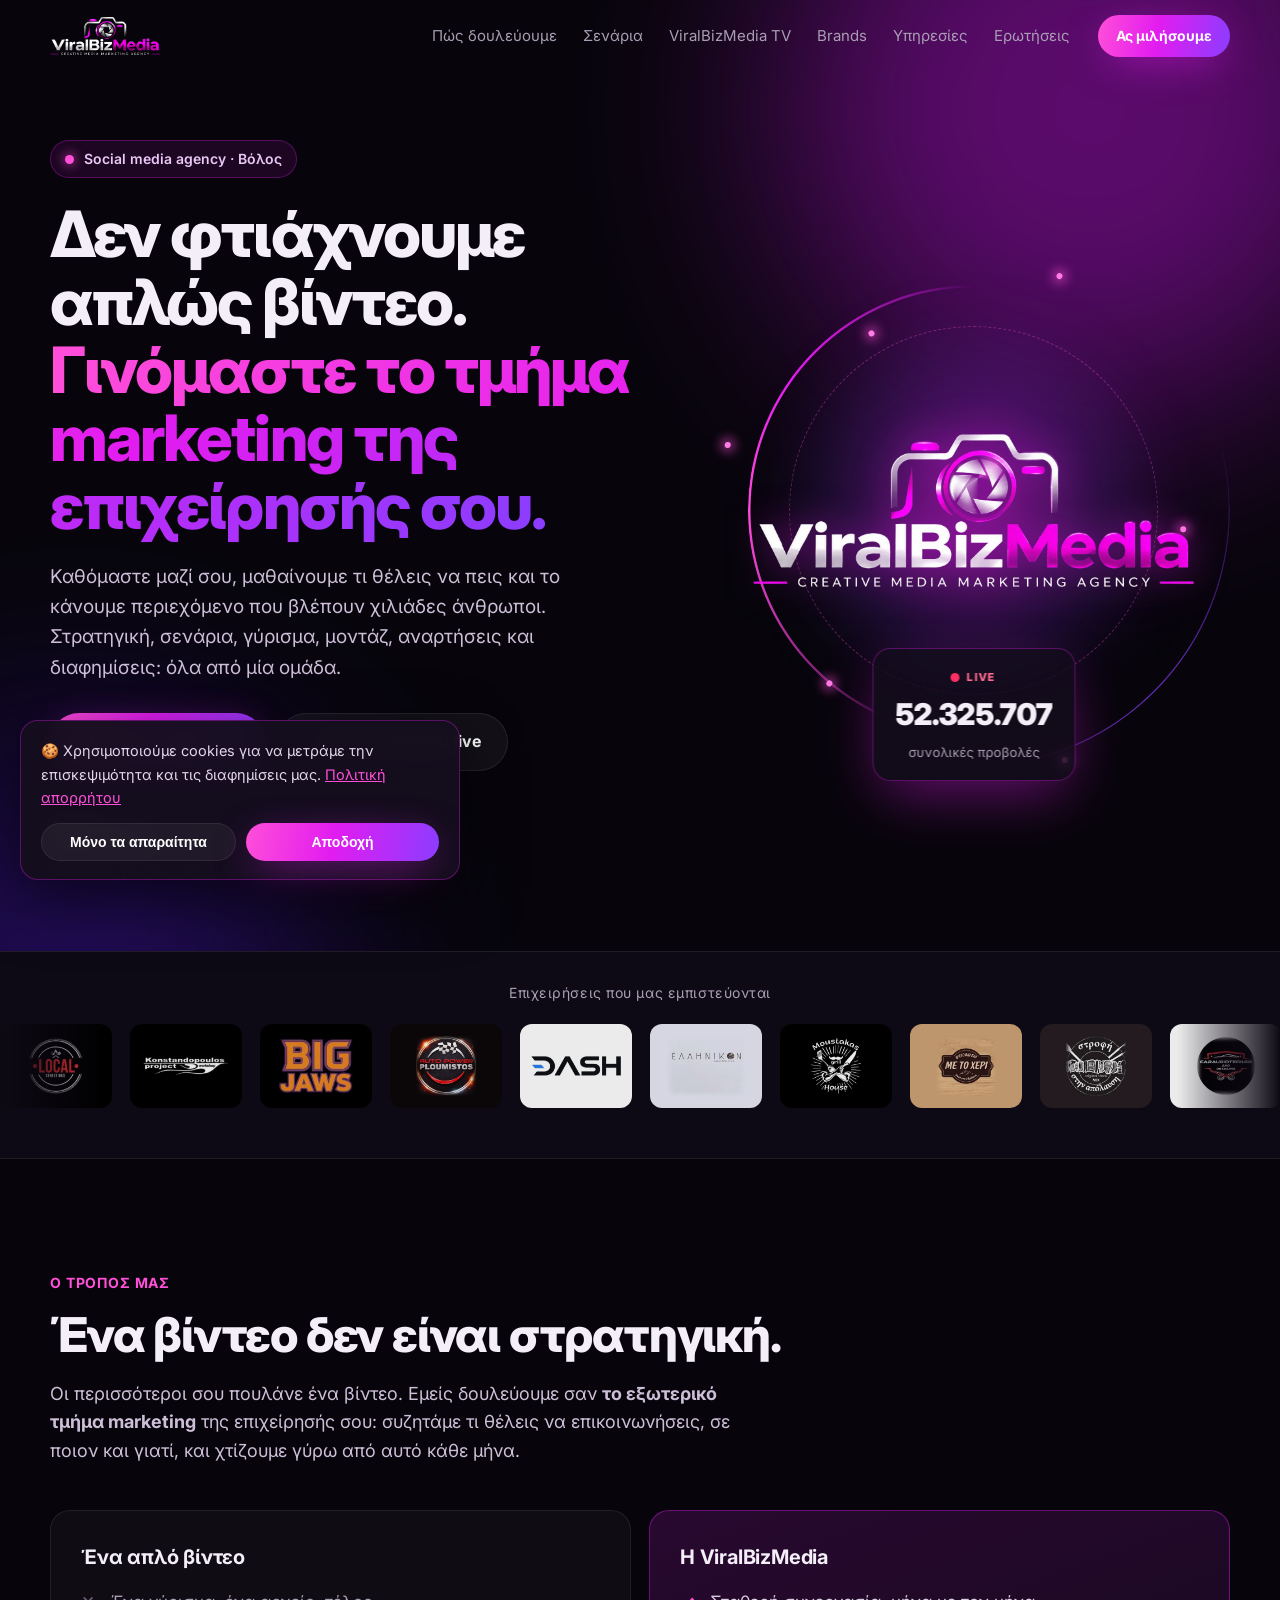
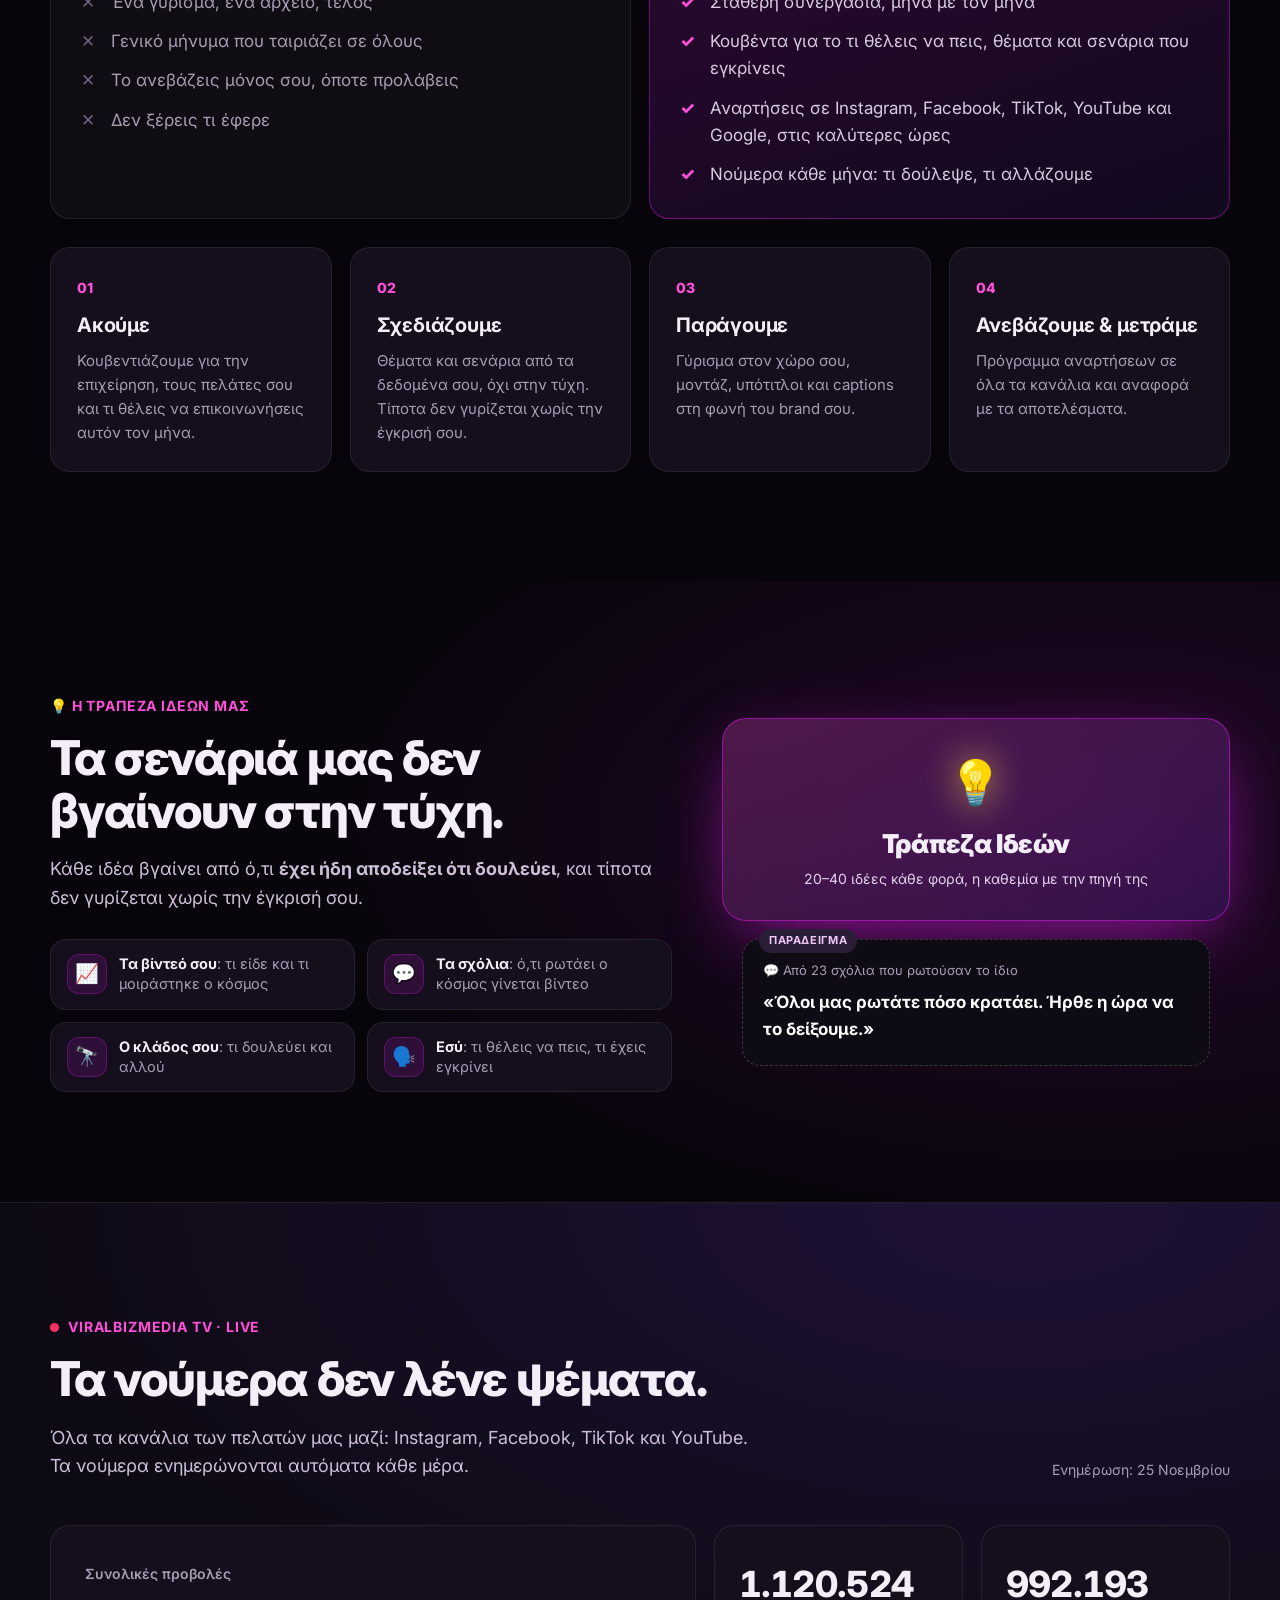
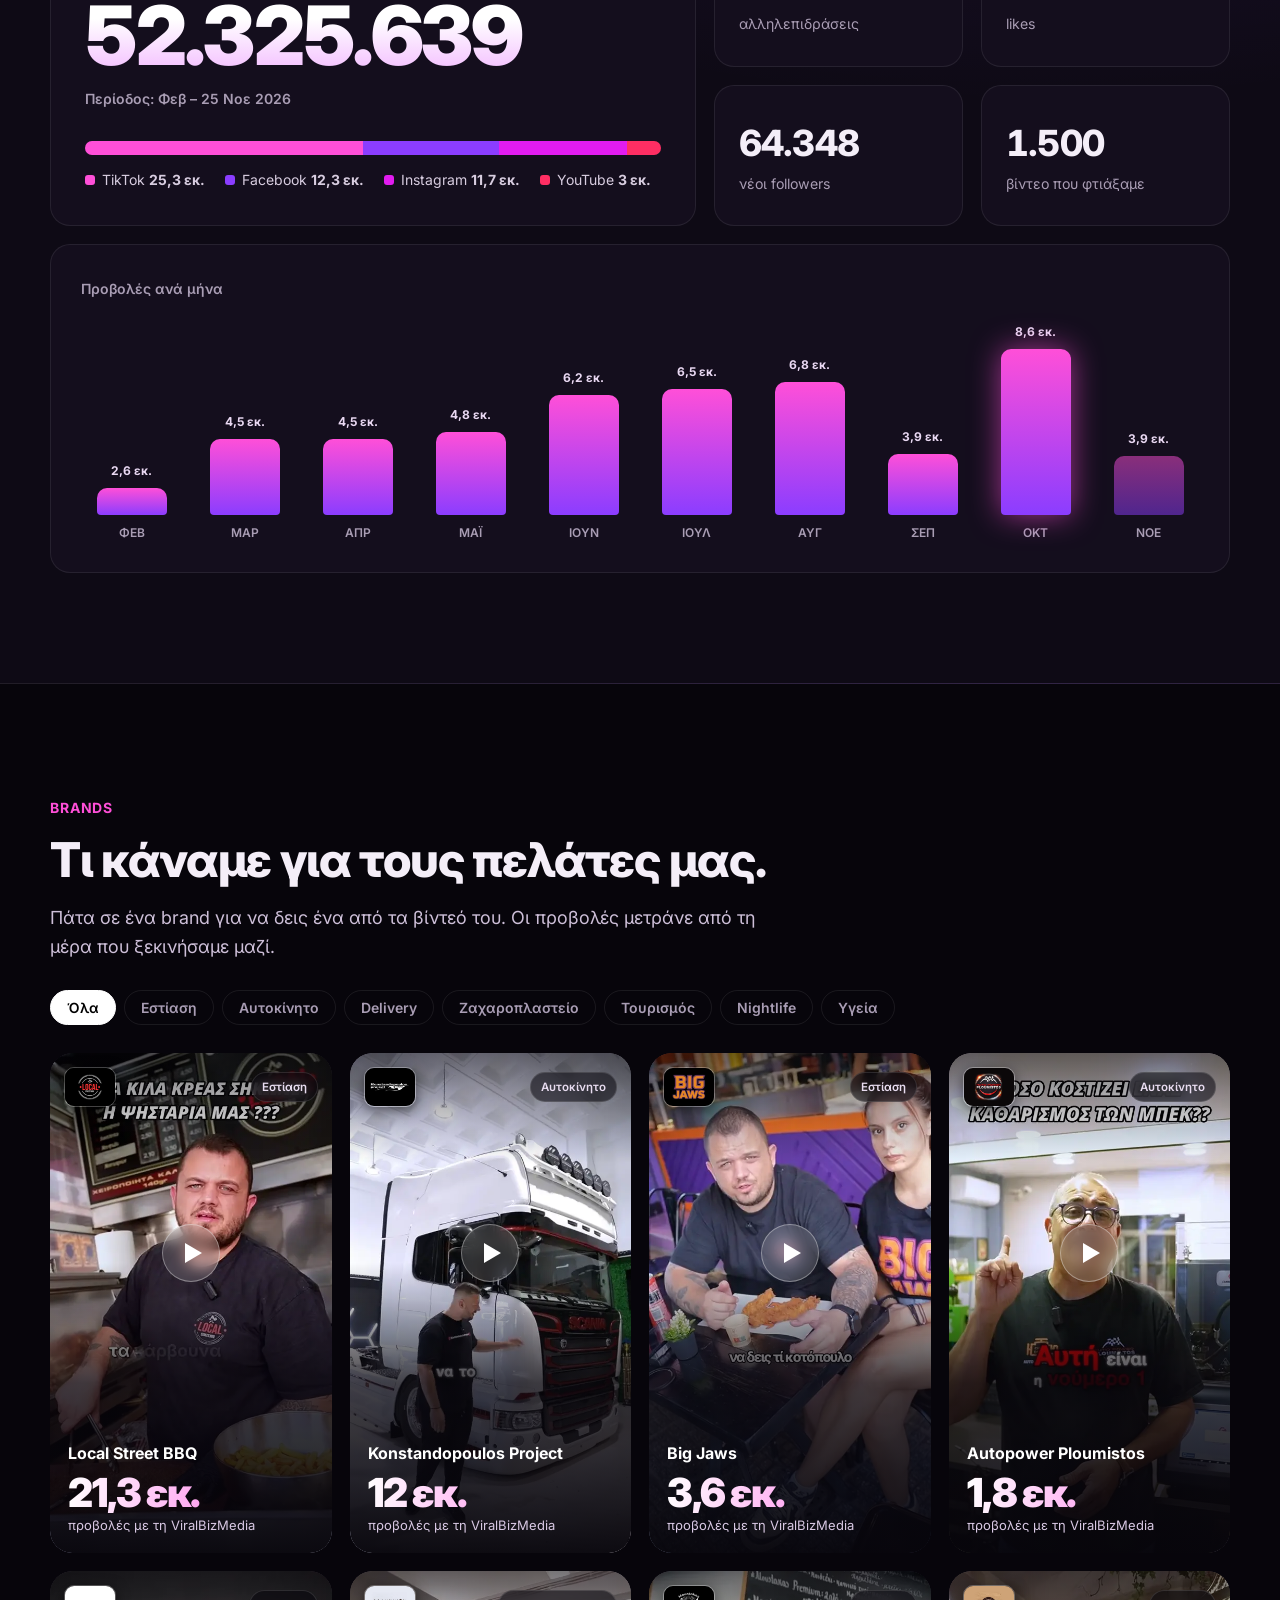
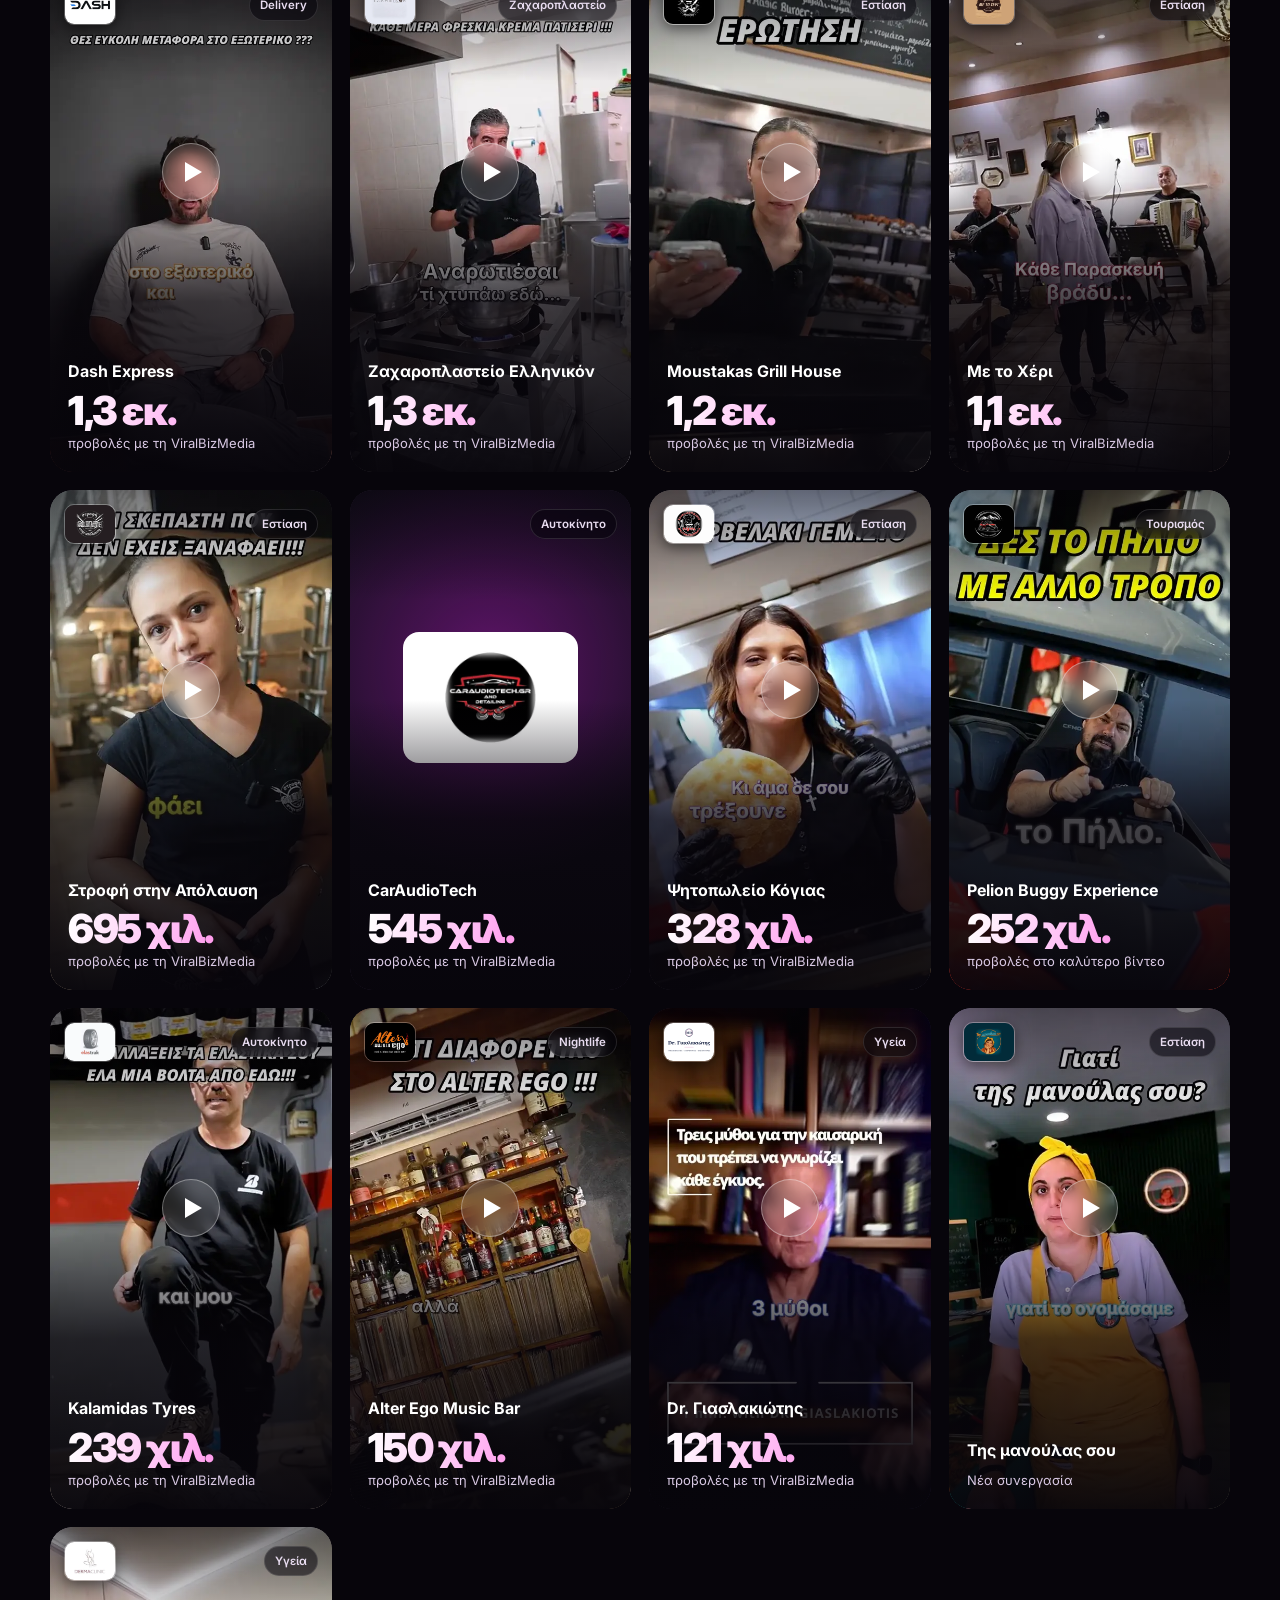
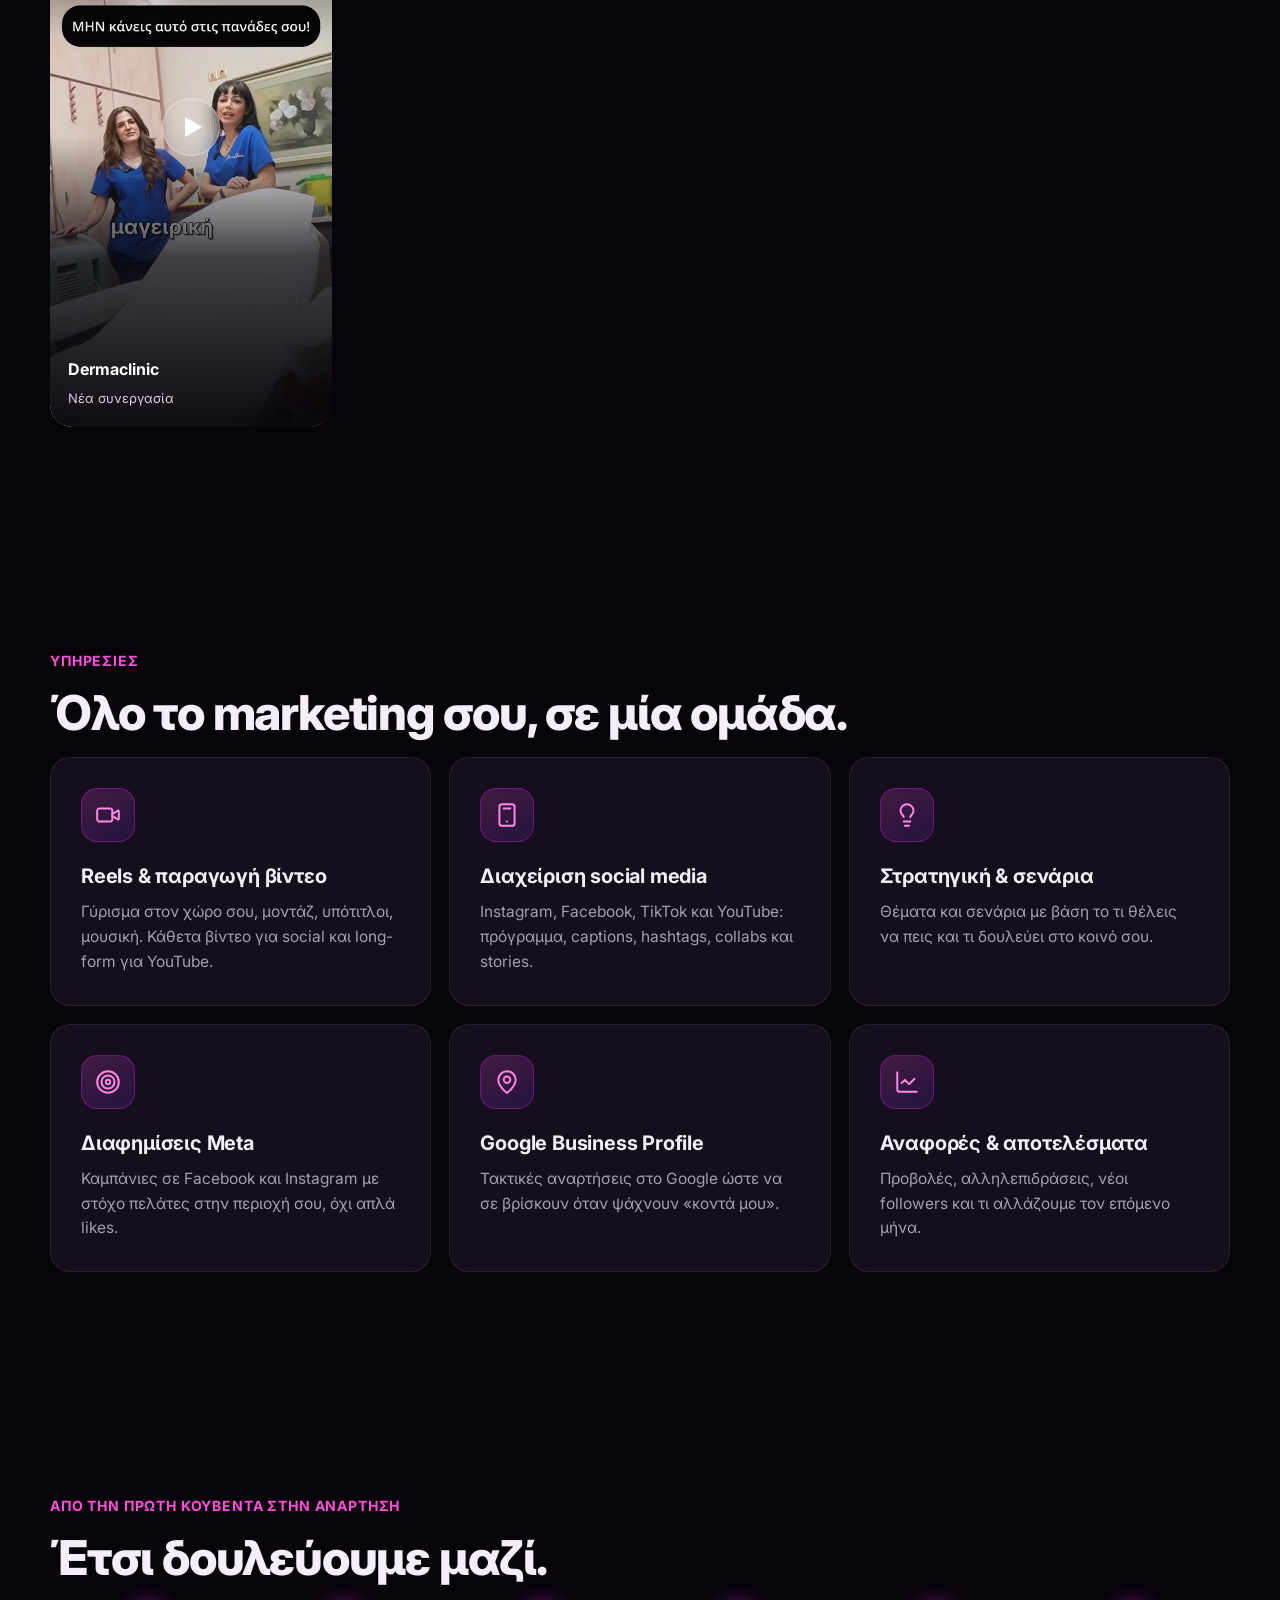
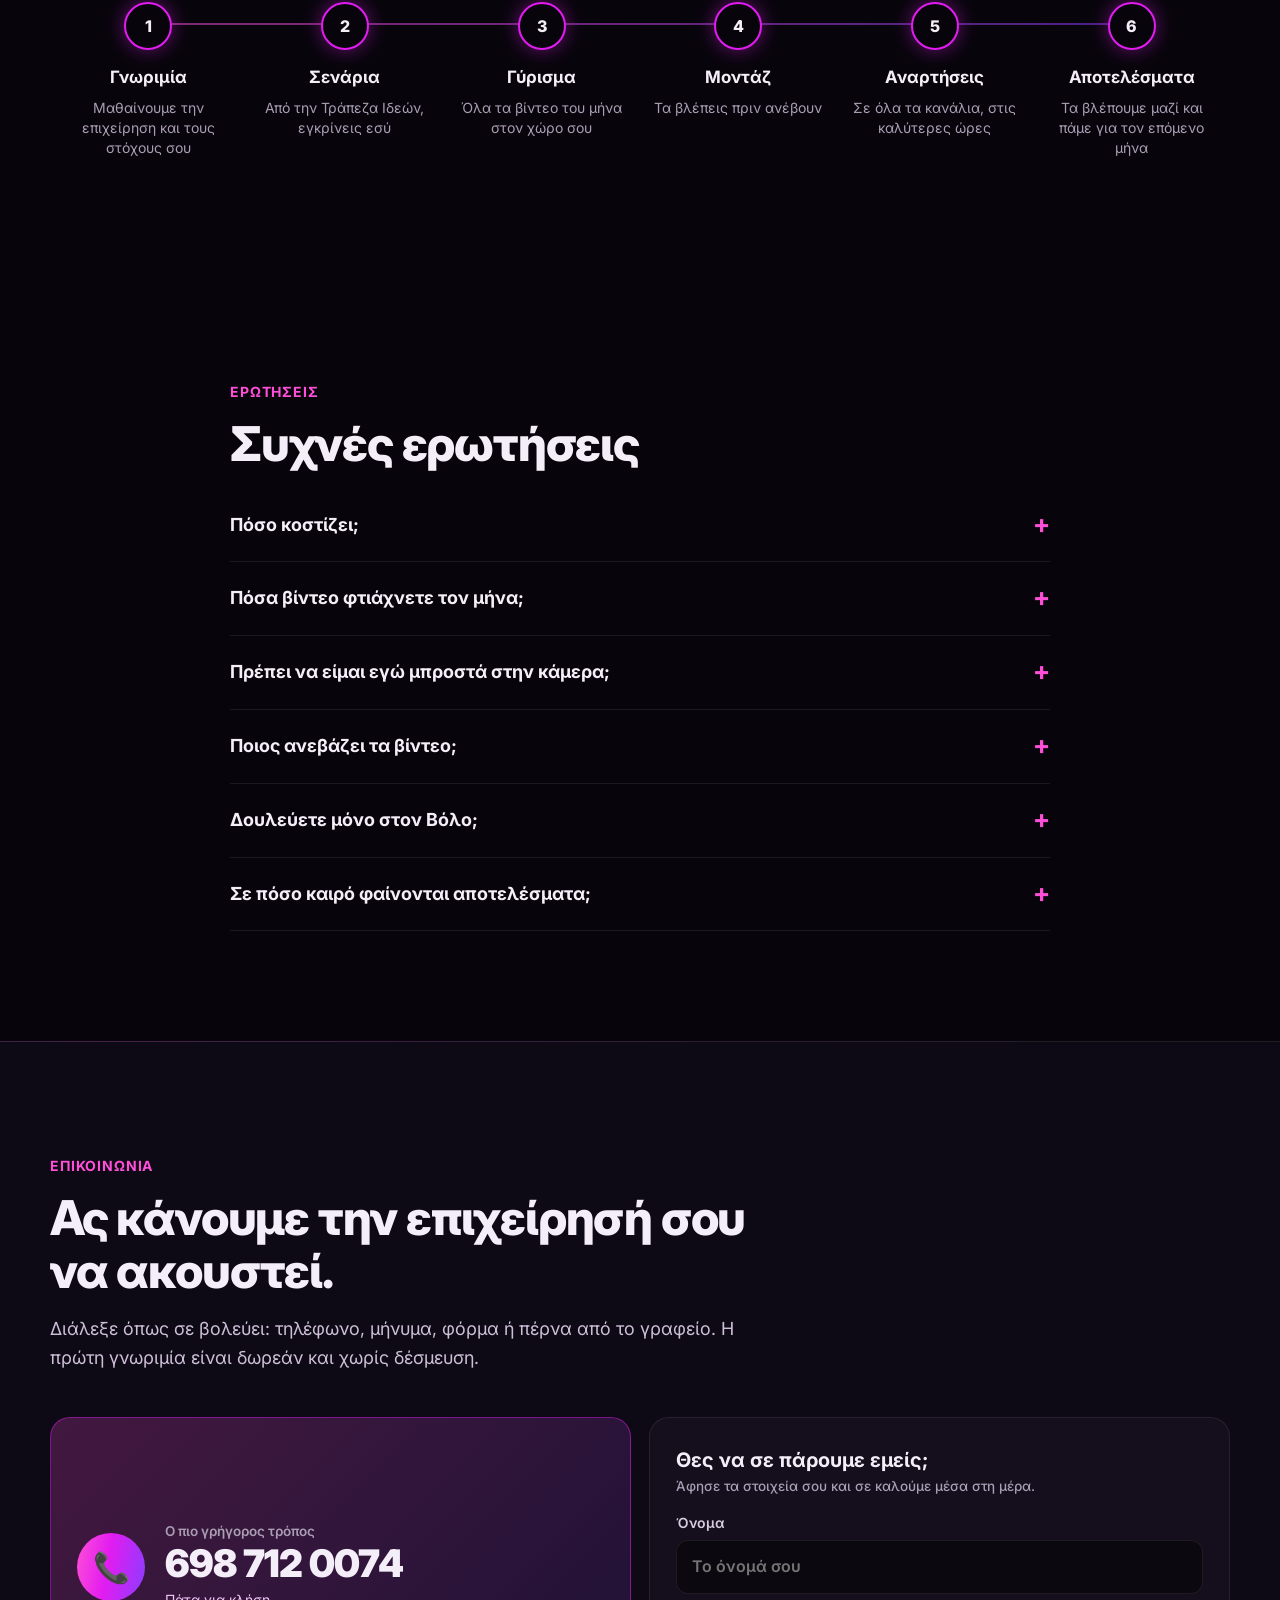
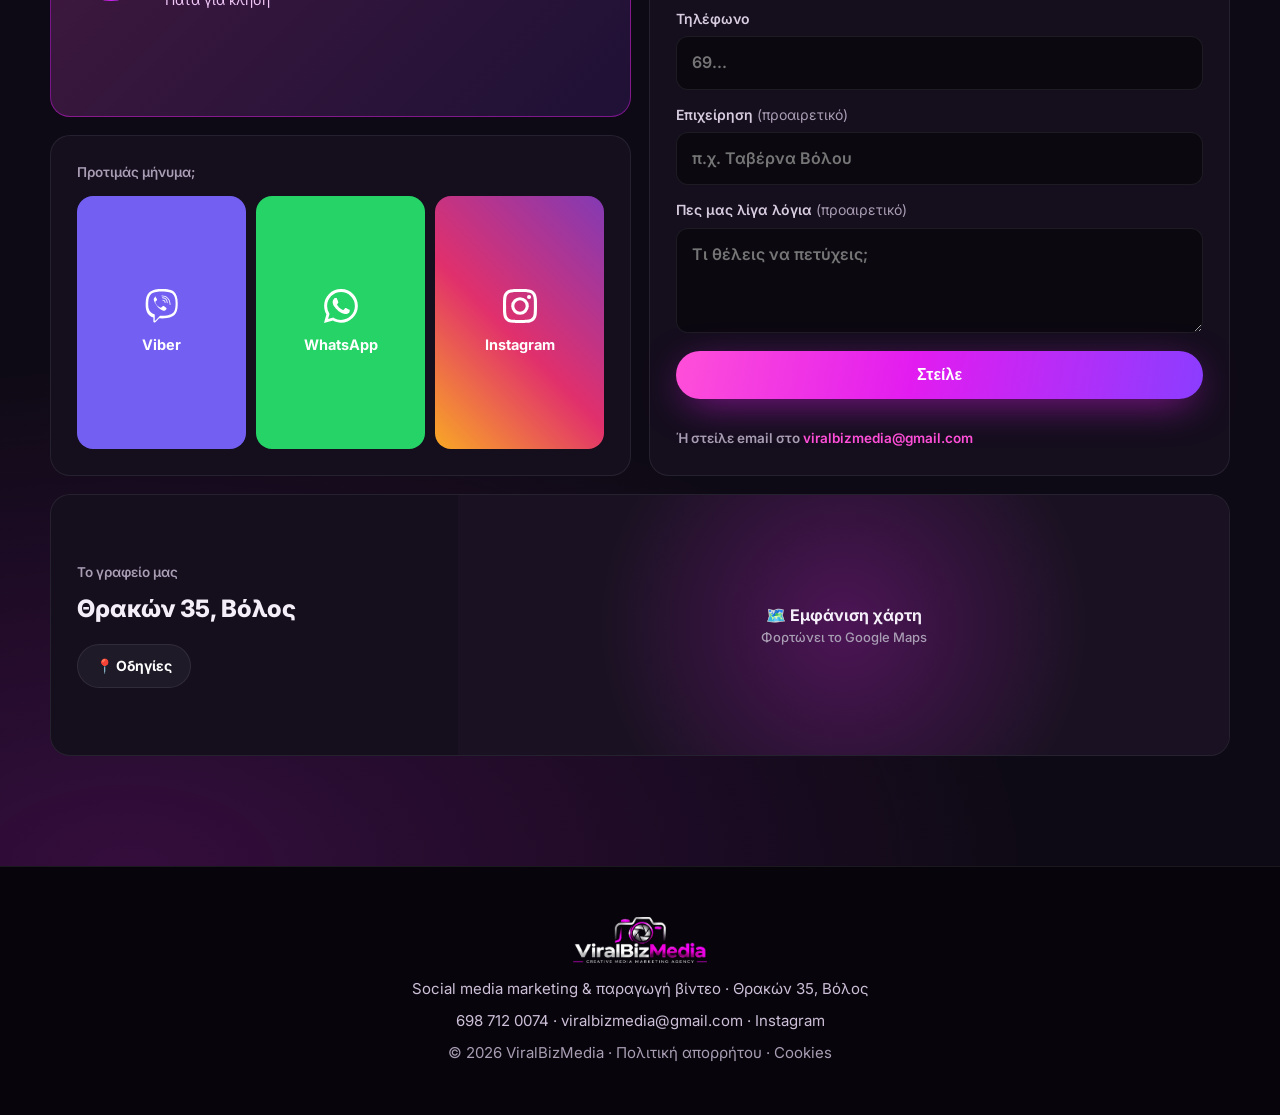
==== index.html @ 8f84d05d "Νέο site ViralBizMedia Co-Authored-By: Claude Opus 5.5 <noreply@anthropic.com>" ====
<!DOCTYPE html>
<html lang="el">
<head>
<meta charset="utf-8">
<meta name="viewport" content="width=device-width, initial-scale=1">
<title>ViralBizMedia | Social Media Marketing &amp; Βίντεο στον Βόλο</title>
<meta name="description" content="Η ViralBizMedia είναι το εξωτερικό τμήμα marketing της επιχείρησής σου στον Βόλο: στρατηγική, σενάρια, γύρισμα, μοντάζ, αναρτήσεις και διαφημίσεις. 50+ εκατομμύρια προβολές για τους πελάτες μας.">
<link rel="canonical" href="https://www.viralbizmedia.com/">
<meta name="theme-color" content="#07050b">
<meta property="og:type" content="website">
<meta property="og:locale" content="el_GR">
<meta property="og:title" content="ViralBizMedia | Το εξωτερικό τμήμα marketing της επιχείρησής σου">
<meta property="og:description" content="Social media, reels και διαφημίσεις για επιχειρήσεις στον Βόλο. Δες live τα νούμερα των πελατών μας.">
<meta property="og:url" content="https://www.viralbizmedia.com/">
<meta property="og:image" content="https://www.viralbizmedia.com/media/og.jpg">
<link rel="icon" href="media/favicon.png">
<link rel="preconnect" href="https://fonts.googleapis.com">
<link rel="preconnect" href="https://fonts.gstatic.com" crossorigin>
<link href="https://fonts.googleapis.com/css2?family=Inter:wght@400;500;600;700;800;900&display=swap" rel="stylesheet">
<script src="js/consent.js?v=1"></script>
<link rel="stylesheet" href="css/site.css?v=10">
<script type="application/ld+json">
{
  "@context": "https://schema.org",
  "@type": "MarketingAgency",
  "name": "ViralBizMedia",
  "description": "Social media marketing, παραγωγή βίντεο και διαφημίσεις για επιχειρήσεις στον Βόλο.",
  "url": "https://www.viralbizmedia.com/",
  "logo": "https://www.viralbizmedia.com/media/logo.webp",
  "telephone": "+30 698 712 0074",
  "email": "viralbizmedia@gmail.com",
  "areaServed": ["Βόλος", "Μαγνησία", "Ελλάδα"],
  "address": {"@type": "PostalAddress", "streetAddress": "Θρακών 35", "addressLocality": "Βόλος", "addressCountry": "GR"},
  "sameAs": ["https://www.instagram.com/viralbizmedia/"]
}
</script>
</head>
<body>
<a class="skip" href="#main">Μετάβαση στο περιεχόμενο</a>

<header class="nav" id="top">
  <div class="wrap nav-in">
    <a href="#top" class="brand" aria-label="ViralBizMedia αρχική"><img src="media/logo-alpha.webp" alt="ViralBizMedia" width="145" height="50"></a>
    <nav class="links" aria-label="Κύριο μενού">
      <a href="#approach">Πώς δουλεύουμε</a>
      <a href="#ideas">Σενάρια</a>
      <a href="#tv">ViralBizMedia TV</a>
      <a href="#brands">Brands</a>
      <a href="#services">Υπηρεσίες</a>
      <a href="#faq">Ερωτήσεις</a>
    </nav>
    <a href="#contact" class="btn btn-sm">Ας μιλήσουμε</a>
    <button class="burger" aria-label="Άνοιγμα μενού" aria-expanded="false"><span></span><span></span></button>
  </div>
</header>

<main id="main">

<!-- HERO -->
<section class="hero">
  <div class="glow g1"></div><div class="glow g2"></div>
  <div class="wrap hero-in">
    <div class="hero-copy">
      <p class="eyebrow"><span class="dot"></span> Social media agency · Βόλος</p>
      <h1>Δεν φτιάχνουμε απλώς βίντεο.<br><span class="grad">Γινόμαστε το τμήμα marketing της επιχείρησής σου.</span></h1>
      <p class="lead">Καθόμαστε μαζί σου, μαθαίνουμε τι θέλεις να πεις και το κάνουμε περιεχόμενο που βλέπουν χιλιάδες άνθρωποι. Στρατηγική, σενάρια, γύρισμα, μοντάζ, αναρτήσεις και διαφημίσεις: όλα από μία ομάδα.</p>
      <div class="cta-row">
        <a href="#contact" class="btn">Κλείσε μια γνωριμία</a>
        <a href="#tv" class="btn btn-ghost"><span class="live-dot"></span> Δες τα νούμερα live</a>
      </div>
      <div class="hero-stat">
        <div><b data-stat="views" data-fmt="short">50,9 εκ.</b><span>προβολές για τους πελάτες μας</span></div>
        <div><b data-stat="videos" data-suffix="+">1.500+</b><span>βίντεο</span></div>
      </div>
    </div>
    <div class="hero-art" aria-hidden="true">
      <div class="halo"></div>
      <div class="ring ring1"></div>
      <div class="ring ring2"></div>
      <div class="ring ring3"></div>
      <div class="sparks"><i></i><i></i><i></i><i></i><i></i><i></i></div>
      <div class="logo-stage">
        <img src="media/logo-alpha.webp" alt="" width="1358" height="469">
        <span class="shine"></span>
        <span class="lens"></span>
      </div>
      <div class="float-card">
        <span class="live"><span class="live-dot"></span>LIVE</span>
        <b data-stat="views">50.937.372</b>
        <small>συνολικές προβολές</small>
      </div>
    </div>
  </div>
</section>

<!-- LOGOS -->
<section class="logos" aria-label="Επιχειρήσεις που μας εμπιστεύονται">
  <p class="logos-title">Επιχειρήσεις που μας εμπιστεύονται</p>
  <div class="marquee"><div class="track" id="logoTrack"></div></div>
</section>

<!-- APPROACH -->
<section class="sec" id="approach">
  <div class="wrap">
    <p class="kicker">Ο τρόπος μας</p>
    <h2>Ένα βίντεο δεν είναι στρατηγική.</h2>
    <p class="sec-lead">Οι περισσότεροι σου πουλάνε ένα βίντεο. Εμείς δουλεύουμε σαν <b>το εξωτερικό τμήμα marketing</b> της επιχείρησής σου: συζητάμε τι θέλεις να επικοινωνήσεις, σε ποιον και γιατί, και χτίζουμε γύρω από αυτό κάθε μήνα.</p>

    <div class="compare">
      <div class="cmp cmp-no">
        <h3>Ένα απλό βίντεο</h3>
        <ul>
          <li>Ένα γύρισμα, ένα αρχείο, τέλος</li>
          <li>Γενικό μήνυμα που ταιριάζει σε όλους</li>
          <li>Το ανεβάζεις μόνος σου, όποτε προλάβεις</li>
          <li>Δεν ξέρεις τι έφερε</li>
        </ul>
      </div>
      <div class="cmp cmp-yes">
        <h3>Η ViralBizMedia</h3>
        <ul>
          <li>Σταθερή συνεργασία, μήνα με τον μήνα</li>
          <li>Κουβέντα για το τι θέλεις να πεις, θέματα και σενάρια που εγκρίνεις</li>
          <li>Αναρτήσεις σε Instagram, Facebook, TikTok, YouTube και Google, στις καλύτερες ώρες</li>
          <li>Νούμερα κάθε μήνα: τι δούλεψε, τι αλλάζουμε</li>
        </ul>
      </div>
    </div>

    <div class="pillars">
      <div class="pillar"><span class="num">01</span><h3>Ακούμε</h3><p>Κουβεντιάζουμε για την επιχείρηση, τους πελάτες σου και τι θέλεις να επικοινωνήσεις αυτόν τον μήνα.</p></div>
      <div class="pillar"><span class="num">02</span><h3>Σχεδιάζουμε</h3><p>Θέματα και σενάρια από τα δεδομένα σου, όχι στην τύχη. Τίποτα δεν γυρίζεται χωρίς την έγκρισή σου.</p></div>
      <div class="pillar"><span class="num">03</span><h3>Παράγουμε</h3><p>Γύρισμα στον χώρο σου, μοντάζ, υπότιτλοι και captions στη φωνή του brand σου.</p></div>
      <div class="pillar"><span class="num">04</span><h3>Ανεβάζουμε &amp; μετράμε</h3><p>Πρόγραμμα αναρτήσεων σε όλα τα κανάλια και αναφορά με τα αποτελέσματα.</p></div>
    </div>
  </div>
</section>

<!-- IDEAS -->
<section class="sec ideas" id="ideas">
  <div class="wrap ideas-in">
    <div>
      <p class="kicker">💡 Η Τράπεζα Ιδεών μας</p>
      <h2>Τα σενάριά μας δεν βγαίνουν στην τύχη.</h2>
      <p class="sec-lead">Κάθε ιδέα βγαίνει από ό,τι <b>έχει ήδη αποδείξει ότι δουλεύει</b>, και τίποτα δεν γυρίζεται χωρίς την έγκρισή σου.</p>
      <ul class="srcs">
        <li><span>📈</span><div><b>Τα βίντεό σου</b>: τι είδε και τι μοιράστηκε ο κόσμος</div></li>
        <li><span>💬</span><div><b>Τα σχόλια</b>: ό,τι ρωτάει ο κόσμος γίνεται βίντεο</div></li>
        <li><span>🔭</span><div><b>Ο κλάδος σου</b>: τι δουλεύει και αλλού</div></li>
        <li><span>🗣️</span><div><b>Εσύ</b>: τι θέλεις να πεις, τι έχεις εγκρίνει</div></li>
      </ul>
    </div>
    <div class="bank">
      <div class="bank-core">
        <span class="bank-ico">💡</span>
        <b>Τράπεζα Ιδεών</b>
        <small>20–40 ιδέες κάθε φορά, η καθεμία με την πηγή της</small>
      </div>
      <div class="idea-eg" aria-label="Παράδειγμα ιδέας">
        <span class="eg-tag">Παράδειγμα</span>
        <p class="eg-src">💬 Από 23 σχόλια που ρωτούσαν το ίδιο</p>
        <p class="eg-hook">«Όλοι μας ρωτάτε πόσο κρατάει. Ήρθε η ώρα να το δείξουμε.»</p>
      </div>
    </div>
  </div>
</section>

<!-- TV -->
<section class="sec tv" id="tv">
  <div class="wrap">
    <div class="tv-head">
      <div>
        <p class="kicker"><span class="live-dot"></span> ViralBizMedia TV · Live</p>
        <h2>Τα νούμερα δεν λένε ψέματα.</h2>
        <p class="sec-lead">Όλα τα κανάλια των πελατών μας μαζί: Instagram, Facebook, TikTok και YouTube. Τα νούμερα ενημερώνονται αυτόματα κάθε μέρα.</p>
      </div>
      <p class="updated" id="updated">Ενημέρωση: …</p>
    </div>

    <div class="tv-grid">
      <div class="tv-main card">
        <small>Συνολικές προβολές</small>
        <b class="mega" data-stat="views">50.937.372</b>
        <small class="muted" id="period">Φεβ – Νοε 2026</small>
        <div class="platbar" id="platBar"></div>
        <div class="platlegend" id="platLegend"></div>
      </div>
      <div class="tv-tiles">
        <div class="card tile"><b data-stat="interactions">1.099.409</b><small>αλληλεπιδράσεις</small></div>
        <div class="card tile"><b data-stat="likes">640.259</b><small>likes</small></div>
        <div class="card tile"><b data-stat="new_followers">59.870</b><small>νέοι followers</small></div>
        <div class="card tile"><b data-stat="videos" data-suffix="+">1.500+</b><small>βίντεο που φτιάξαμε</small></div>
      </div>
      <div class="tv-chart card">
        <small>Προβολές ανά μήνα</small>
        <div class="chart" id="chart"></div>
      </div>
    </div>
  </div>
</section>

<!-- BRANDS -->
<section class="sec" id="brands">
  <div class="wrap">
    <p class="kicker">Brands</p>
    <h2>Τι κάναμε για τους πελάτες μας.</h2>
    <p class="sec-lead">Πάτα σε ένα brand για να δεις ένα από τα βίντεό του. Οι προβολές μετράνε από τη μέρα που ξεκινήσαμε μαζί.</p>
    <div class="chips" id="chips" role="tablist"></div>
    <div class="brands" id="brandGrid"></div>
  </div>
</section>

<!-- SERVICES -->
<section class="sec" id="services">
  <div class="wrap">
    <p class="kicker">Υπηρεσίες</p>
    <h2>Όλο το marketing σου, σε μία ομάδα.</h2>
    <div class="services">
      <div class="svc card"><div class="ico"><svg viewBox="0 0 24 24" aria-hidden="true"><path d="m16 13 5.2 3.1a.5.5 0 0 0 .8-.4V8.3a.5.5 0 0 0-.8-.4L16 11"/><rect x="2" y="6" width="14" height="12" rx="2"/></svg></div><h3>Reels &amp; παραγωγή βίντεο</h3><p>Γύρισμα στον χώρο σου, μοντάζ, υπότιτλοι, μουσική. Κάθετα βίντεο για social και long-form για YouTube.</p></div>
      <div class="svc card"><div class="ico"><svg viewBox="0 0 24 24" aria-hidden="true"><rect x="5" y="2" width="14" height="20" rx="2.5"/><path d="M12 18h.01"/><path d="M9 6h6"/></svg></div><h3>Διαχείριση social media</h3><p>Instagram, Facebook, TikTok και YouTube: πρόγραμμα, captions, hashtags, collabs και stories.</p></div>
      <div class="svc card"><div class="ico"><svg viewBox="0 0 24 24" aria-hidden="true"><path d="M15 14c.2-1 .7-1.7 1.5-2.5 1-.9 1.5-2.2 1.5-3.5A6 6 0 0 0 6 8c0 1 .2 2.2 1.5 3.5.7.7 1.3 1.5 1.5 2.5"/><path d="M9 18h6"/><path d="M10 22h4"/></svg></div><h3>Στρατηγική &amp; σενάρια</h3><p>Θέματα και σενάρια με βάση το τι θέλεις να πεις και τι δουλεύει στο κοινό σου.</p></div>
      <div class="svc card"><div class="ico"><svg viewBox="0 0 24 24" aria-hidden="true"><circle cx="12" cy="12" r="10"/><circle cx="12" cy="12" r="6"/><circle cx="12" cy="12" r="2"/></svg></div><h3>Διαφημίσεις Meta</h3><p>Καμπάνιες σε Facebook και Instagram με στόχο πελάτες στην περιοχή σου, όχι απλά likes.</p></div>
      <div class="svc card"><div class="ico"><svg viewBox="0 0 24 24" aria-hidden="true"><path d="M20 10c0 5-5.5 10.2-7.4 11.8a1 1 0 0 1-1.2 0C9.5 20.2 4 15 4 10a8 8 0 0 1 16 0"/><circle cx="12" cy="10" r="3"/></svg></div><h3>Google Business Profile</h3><p>Τακτικές αναρτήσεις στο Google ώστε να σε βρίσκουν όταν ψάχνουν «κοντά μου».</p></div>
      <div class="svc card"><div class="ico"><svg viewBox="0 0 24 24" aria-hidden="true"><path d="M3 3v16a2 2 0 0 0 2 2h16"/><path d="m19 9-5 5-4-4-3 3"/></svg></div><h3>Αναφορές &amp; αποτελέσματα</h3><p>Προβολές, αλληλεπιδράσεις, νέοι followers και τι αλλάζουμε τον επόμενο μήνα.</p></div>
    </div>
  </div>
</section>

<!-- PROCESS -->
<section class="sec process" id="process">
  <div class="wrap">
    <p class="kicker">Από την πρώτη κουβέντα στην ανάρτηση</p>
    <h2>Έτσι δουλεύουμε μαζί.</h2>
    <ol class="steps">
      <li><b>Γνωριμία</b><span>Μαθαίνουμε την επιχείρηση και τους στόχους σου</span></li>
      <li><b>Σενάρια</b><span>Από την Τράπεζα Ιδεών, εγκρίνεις εσύ</span></li>
      <li><b>Γύρισμα</b><span>Όλα τα βίντεο του μήνα στον χώρο σου</span></li>
      <li><b>Μοντάζ</b><span>Τα βλέπεις πριν ανέβουν</span></li>
      <li><b>Αναρτήσεις</b><span>Σε όλα τα κανάλια, στις καλύτερες ώρες</span></li>
      <li><b>Αποτελέσματα</b><span>Τα βλέπουμε μαζί και πάμε για τον επόμενο μήνα</span></li>
    </ol>
  </div>
</section>

<!-- FAQ -->
<section class="sec" id="faq">
  <div class="wrap narrow">
    <p class="kicker">Ερωτήσεις</p>
    <h2>Συχνές ερωτήσεις</h2>
    <details><summary>Πόσο κοστίζει;</summary><p>Κάθε επιχείρηση χρειάζεται κάτι διαφορετικό. Μετά τη γνωριμία σού στέλνουμε πρόταση στα μέτρα σου, χωρίς καμία δέσμευση.</p></details>
    <details><summary>Πόσα βίντεο φτιάχνετε τον μήνα;</summary><p>Συνήθως 10, 15 ή 30 βίντεο τον μήνα, ανάλογα με το πόσο συχνά θέλεις να εμφανίζεσαι.</p></details>
    <details><summary>Πρέπει να είμαι εγώ μπροστά στην κάμερα;</summary><p>Όχι απαραίτητα. Βρίσκουμε μαζί τον τρόπο που σου ταιριάζει: εσύ, η ομάδα σου, τα προϊόντα σου ή ο χώρος σου.</p></details>
    <details><summary>Ποιος ανεβάζει τα βίντεο;</summary><p>Εμείς. Αναλαμβάνουμε το πρόγραμμα, τα captions και τις αναρτήσεις σε όλα τα κανάλια σου.</p></details>
    <details><summary>Δουλεύετε μόνο στον Βόλο;</summary><p>Η βάση μας είναι ο Βόλος και ξέρουμε καλά το τοπικό κοινό, αλλά δουλεύουμε και με επιχειρήσεις εκτός Βόλου.</p></details>
    <details><summary>Σε πόσο καιρό φαίνονται αποτελέσματα;</summary><p>Τα πρώτα νούμερα φαίνονται από τον πρώτο μήνα. Η πραγματική διαφορά χτίζεται με σταθερή παρουσία μήνα με τον μήνα.</p></details>
  </div>
</section>

<!-- CONTACT -->
<section class="sec contact" id="contact">
  <div class="wrap">
    <div class="contact-head">
      <p class="kicker">Επικοινωνία</p>
      <h2>Ας κάνουμε την επιχείρησή σου να ακουστεί.</h2>
      <p class="sec-lead">Διάλεξε όπως σε βολεύει: τηλέφωνο, μήνυμα, φόρμα ή πέρνα από το γραφείο. Η πρώτη γνωριμία είναι δωρεάν και χωρίς δέσμευση.</p>
    </div>

    <div class="contact-grid">
      <!-- 1. τηλέφωνο -->
      <a href="tel:+306987120074" class="ct ct-call">
        <span class="ct-ico">📞</span>
        <span class="ct-txt"><small>Ο πιο γρήγορος τρόπος</small><b>698 712 0074</b><em>Πάτα για κλήση</em></span>
      </a>

      <!-- 2. μήνυμα -->
      <div class="ct ct-msg">
        <small>Προτιμάς μήνυμα;</small>
        <div class="msg-btns">
          <a href="viber://chat?number=%2B306987120074" class="mb mb-viber"><svg viewBox="0 0 24 24" aria-hidden="true"><path d="M11.4 0C9.5 0 5.2.3 2.9 2.5 1.2 4.1.6 6.6.5 9.6.4 12.7.3 18.5 5.9 20.1v2.4s0 1 .6 1.2c.8.2 1.2-.5 2-1.4l1.5-1.6c3.8.3 6.7-.4 7.1-.5.8-.3 5.1-.8 5.8-6.6.7-5.9-.4-9.7-2.3-11.4C20 1.2 17.2-.1 11.4 0Zm.2 1.8c4.9 0 7.3 1 8 1.7 1.6 1.4 2.4 4.7 1.8 9.6-.5 4.7-3.9 5-4.6 5.2-.3.1-2.9.7-6.2.5l-3.3 3.6c-.1.1-.4.1-.4-.1v-4.3C2 16.5 2.2 11.9 2.3 9.6c.1-2.6.6-4.6 1.9-5.9 1.9-1.8 5.7-1.9 7.4-1.9Zm.3 2.8a.3.3 0 0 0 0 .6c1.6 0 2.9.5 3.9 1.5 1 1 1.6 2.4 1.6 4.3a.3.3 0 1 0 .6 0c0-2-.7-3.6-1.8-4.7-1.2-1.1-2.6-1.7-4.3-1.7Zm-3.8.6c-.3 0-.6.1-.8.3-.6.5-1.3 1.3-1.1 2 0 0 .1 1.1 1.8 3.8.9 1.3 1.7 2.1 2.5 2.7.8.6 2 1.2 2.6 1.4.6.2 1.3-.4 1.8-.9.4-.4.4-1 0-1.3l-1.4-1c-.4-.3-1-.2-1.2.1l-.5.6c-.2.3-.7.3-.7.3-3-.8-3.8-3.8-3.8-3.8s0-.4.3-.7l.6-.5c.3-.2.5-.8.1-1.3l-1-1.4c-.1-.2-.4-.3-.6-.3Zm4.2.7a.3.3 0 0 0 0 .6c2 .1 3 1.1 3.1 3.2a.3.3 0 1 0 .6 0c-.1-2.4-1.4-3.7-3.7-3.8Zm.2 1.6a.3.3 0 0 0 0 .6c.9 0 1.3.5 1.4 1.4a.3.3 0 1 0 .6 0c0-1.2-.8-2-2-2Z"/></svg>Viber</a>
          <a href="https://wa.me/306987120074?text=%CE%93%CE%B5%CE%B9%CE%B1%20%CF%83%CE%B1%CF%82!" class="mb mb-wa" target="_blank" rel="noopener"><svg viewBox="0 0 24 24" aria-hidden="true"><path d="M17.5 14.4c-.3-.1-1.8-.9-2-1-.3-.1-.5-.1-.7.1-.2.3-.8 1-.9 1.2-.2.2-.3.2-.6.1-.3-.1-1.3-.5-2.4-1.5-.9-.8-1.5-1.8-1.6-2.1-.2-.3 0-.5.1-.6l.4-.5c.2-.2.2-.3.3-.5.1-.2 0-.4 0-.5l-.9-2.2c-.2-.6-.5-.5-.7-.5h-.6c-.2 0-.5.1-.8.4-.3.3-1 1-1 2.5s1.1 2.9 1.2 3.1c.1.2 2.1 3.2 5.1 4.5.7.3 1.3.5 1.7.6.7.2 1.4.2 1.9.1.6-.1 1.8-.7 2-1.4.2-.7.2-1.3.2-1.4-.1-.1-.3-.2-.6-.3M12 21.8c-1.8 0-3.5-.5-5-1.4l-.4-.2-3.7 1 1-3.6-.2-.4A9.8 9.8 0 0 1 2.2 12C2.2 6.6 6.6 2.2 12 2.2c2.6 0 5.1 1 6.9 2.9a9.7 9.7 0 0 1 2.9 6.9c0 5.4-4.4 9.8-9.8 9.8M20.5 3.5A11.8 11.8 0 0 0 12 0C5.4 0 .1 5.3.1 11.9c0 2.1.6 4.2 1.6 6L0 24l6.3-1.7c1.8 1 3.7 1.5 5.7 1.5 6.6 0 11.9-5.3 11.9-11.9 0-3.2-1.2-6.2-3.4-8.4"/></svg>WhatsApp</a>
          <a href="https://ig.me/m/viralbizmedia" class="mb mb-ig" target="_blank" rel="noopener"><svg viewBox="0 0 24 24" aria-hidden="true"><path d="M12 2.2c3.2 0 3.6 0 4.8.1 3.3.1 4.8 1.7 4.9 4.9.1 1.3.1 1.6.1 4.8s0 3.6-.1 4.8c-.1 3.2-1.7 4.8-4.9 4.9-1.3.1-1.6.1-4.8.1s-3.6 0-4.8-.1c-3.3-.1-4.8-1.7-4.9-4.9C2.2 15.6 2.2 15.2 2.2 12s0-3.6.1-4.8C2.4 3.9 3.9 2.4 7.2 2.3 8.4 2.2 8.8 2.2 12 2.2ZM12 0C8.7 0 8.3 0 7.1.1 2.7.3.3 2.7.1 7.1 0 8.3 0 8.7 0 12s0 3.7.1 4.9c.2 4.4 2.6 6.8 7 7 1.2.1 1.6.1 4.9.1s3.7 0 4.9-.1c4.4-.2 6.8-2.6 7-7 .1-1.2.1-1.6.1-4.9s0-3.7-.1-4.9c-.2-4.4-2.6-6.8-7-7C15.7 0 15.3 0 12 0Zm0 5.8a6.2 6.2 0 1 0 0 12.4 6.2 6.2 0 0 0 0-12.4ZM12 16a4 4 0 1 1 0-8 4 4 0 0 1 0 8Zm6.4-11.8a1.4 1.4 0 1 0 0 2.9 1.4 1.4 0 0 0 0-2.9Z"/></svg>Instagram</a>
        </div>
      </div>

      <!-- 3. φόρμα -->
      <form class="ct ct-form" id="contactForm" novalidate>
        <div class="form-head"><b>Θες να σε πάρουμε εμείς;</b><small>Άφησε τα στοιχεία σου και σε καλούμε μέσα στη μέρα.</small></div>
        <label>Όνομα<input name="name" required autocomplete="name" placeholder="Το όνομά σου"></label>
        <label>Τηλέφωνο<input name="phone" type="tel" required autocomplete="tel" inputmode="tel" placeholder="69..."></label>
        <label>Επιχείρηση <span class="opt">(προαιρετικό)</span><input name="business" autocomplete="organization" placeholder="π.χ. Ταβέρνα Βόλου"></label>
        <label>Πες μας λίγα λόγια <span class="opt">(προαιρετικό)</span><textarea name="message" rows="3" placeholder="Τι θέλεις να πετύχεις;"></textarea></label>
        <input type="text" name="_honey" class="hp" tabindex="-1" autocomplete="off" aria-hidden="true">
        <button class="btn" type="submit">Στείλε</button>
        <p class="form-status" role="status" aria-live="polite"></p>
        <small class="muted">Ή στείλε email στο <a href="mailto:viralbizmedia@gmail.com">viralbizmedia@gmail.com</a></small>
      </form>

      <!-- 4. γραφείο -->
      <div class="ct ct-place">
        <div class="place-txt">
          <small>Το γραφείο μας</small>
          <b>Θρακών 35, Βόλος</b>
          <a class="btn btn-ghost btn-sm" href="https://www.google.com/maps/dir/?api=1&amp;destination=%CE%98%CF%81%CE%B1%CE%BA%CF%8E%CE%BD%2035%2C%20%CE%92%CF%8C%CE%BB%CE%BF%CF%82" target="_blank" rel="noopener">📍 Οδηγίες</a>
        </div>
        <div class="map" data-src="https://maps.google.com/maps?q=%CE%98%CF%81%CE%B1%CE%BA%CF%8E%CE%BD%2035%2C%20%CE%92%CF%8C%CE%BB%CE%BF%CF%82&amp;z=16&amp;output=embed"><span>Χάρτης</span></div>
      </div>
    </div>
  </div>
</section>

</main>

<footer class="foot">
  <div class="wrap foot-in">
    <img src="media/logo-alpha.webp" alt="ViralBizMedia" width="145" height="50" loading="lazy">
    <p>Social media marketing &amp; παραγωγή βίντεο · Θρακών 35, Βόλος</p>
    <p><a href="tel:+306987120074">698 712 0074</a> · <a href="mailto:viralbizmedia@gmail.com">viralbizmedia@gmail.com</a> · <a href="https://www.instagram.com/viralbizmedia/" target="_blank" rel="noopener">Instagram</a></p>
    <p class="muted">© <span id="yr">2026</span> ViralBizMedia · <a href="privacy.html">Πολιτική απορρήτου</a> · <a href="#" id="cookieSettings">Cookies</a></p>
  </div>
</footer>

<nav class="mbar" aria-label="Γρήγορη επικοινωνία">
  <a href="tel:+306987120074" class="mbar-call">📞 Κλήση</a>
  <a href="viber://chat?number=%2B306987120074">Viber</a>
  <a href="https://wa.me/306987120074" target="_blank" rel="noopener">WhatsApp</a>
</nav>

<dialog id="player" aria-label="Βίντεο">
  <button class="close" aria-label="Κλείσιμο">✕</button>
  <video controls playsinline></video>
  <p id="playerCap"></p>
</dialog>

<script src="js/site.js?v=9" defer></script>
</body>
</html>
---- css/site.css ----
:root{
  --bg:#07050b; --bg2:#0e0a15; --card:#140e1d; --line:rgba(255,255,255,.08);
  --txt:#f4eef8; --mut:#a99db4; --pink:#e21cf0; --pink2:#ff4fd8; --vio:#8b3dff;
  --grad:linear-gradient(100deg,#ff4fd8 0%,#e21cf0 45%,#8b3dff 100%);
  --r:20px; --wrap:1180px;
}
*{box-sizing:border-box;margin:0;padding:0}
html{scroll-behavior:smooth;scroll-padding-top:80px}
body{background:var(--bg);color:var(--txt);font:400 17px/1.6 Inter,system-ui,"Segoe UI",sans-serif;-webkit-font-smoothing:antialiased;overflow-x:hidden}
img,video{display:block;max-width:100%}
a{color:inherit;text-decoration:none}
b,strong{font-weight:700}
.wrap{width:min(var(--wrap),100% - 40px);margin-inline:auto}
.narrow{max-width:820px}
.skip{position:absolute;left:-9999px}.skip:focus{left:16px;top:16px;z-index:99;background:#fff;color:#000;padding:8px 14px;border-radius:8px}
.muted{color:var(--mut)}
:focus-visible{outline:2px solid var(--pink2);outline-offset:3px;border-radius:6px}

/* buttons */
.btn{display:inline-flex;align-items:center;gap:10px;padding:15px 26px;border-radius:999px;background:var(--grad);color:#fff;font-weight:700;font-size:16px;border:0;cursor:pointer;box-shadow:0 10px 40px -10px rgba(226,28,240,.7);transition:transform .2s,box-shadow .2s}
.btn:hover{transform:translateY(-2px);box-shadow:0 16px 50px -10px rgba(226,28,240,.9)}
.btn-ghost{background:rgba(255,255,255,.05);box-shadow:none;border:1px solid var(--line)}
.btn-ghost:hover{background:rgba(255,255,255,.1);box-shadow:none}
.btn-sm{padding:10px 18px;font-size:14px}

/* live dot */
.live-dot,.dot{display:inline-block;width:9px;height:9px;border-radius:50%;background:#ff2e63;box-shadow:0 0 0 0 rgba(255,46,99,.7);animation:pulse 1.6s infinite;vertical-align:middle}
.dot{background:var(--pink2);animation:none;box-shadow:0 0 12px var(--pink2)}
@keyframes pulse{70%{box-shadow:0 0 0 9px rgba(255,46,99,0)}100%{box-shadow:0 0 0 0 rgba(255,46,99,0)}}

/* nav */
.nav{position:fixed;inset:0 0 auto;z-index:50;transition:background .3s,border-color .3s;border-bottom:1px solid transparent}
.nav.scrolled{background:rgba(7,5,11,.82);backdrop-filter:blur(14px);border-color:var(--line)}
.nav-in{display:flex;align-items:center;gap:28px;height:72px}
.brand img{height:38px;width:auto}
.links{display:flex;gap:26px;margin-left:auto;font-size:15px;color:var(--mut)}
.links a:hover{color:var(--txt)}
.burger{display:none;background:none;border:0;width:40px;height:40px;cursor:pointer;flex-direction:column;justify-content:center;gap:6px;align-items:center}
.burger span{width:22px;height:2px;background:#fff;border-radius:2px;transition:.3s}

/* hero */
.hero{position:relative;padding:140px 0 70px;overflow:hidden}
.glow{position:absolute;border-radius:50%;filter:blur(110px);opacity:.45;pointer-events:none}
.g1{width:620px;height:620px;background:#c013e0;top:-200px;right:-120px}
.g2{width:480px;height:480px;background:#5a1cff;bottom:-260px;left:-160px;opacity:.3}
.hero-in{position:relative;display:grid;grid-template-columns:1.1fr .9fr;gap:40px;align-items:center}
.eyebrow{display:inline-flex;align-items:center;gap:10px;font-size:14px;font-weight:600;color:#e9c8f5;background:rgba(226,28,240,.1);border:1px solid rgba(226,28,240,.3);padding:7px 14px;border-radius:999px;margin-bottom:22px}
h1{font-size:clamp(36px,5.2vw,64px);line-height:1.06;letter-spacing:-.03em;font-weight:800;margin-bottom:22px}
.grad{background:var(--grad);-webkit-background-clip:text;background-clip:text;color:transparent}
.lead{font-size:19px;color:#cdbfd8;max-width:580px;margin-bottom:30px}
.cta-row{display:flex;flex-wrap:wrap;gap:12px;margin-bottom:40px}
.hero-stat{display:flex;gap:34px;flex-wrap:wrap}
.hero-stat div{display:flex;flex-direction:column}
.hero-stat b{font-size:30px;font-weight:800;letter-spacing:-.02em}
.hero-stat span{font-size:14px;color:var(--mut)}

/* hero: κινούμενο logo */
.hero-art{position:relative;height:560px;display:grid;place-items:center;isolation:isolate}
.halo{position:absolute;width:78%;aspect-ratio:1;border-radius:50%;background:radial-gradient(circle,rgba(226,28,240,.55),rgba(139,61,255,.18) 45%,transparent 70%);filter:blur(30px);animation:breathe 5s ease-in-out infinite}
.ring{position:absolute;aspect-ratio:1;border-radius:50%}
.ring1{width:88%;background:conic-gradient(from 0deg,transparent 0 55%,#ff4fd8 75%,#e21cf0 85%,transparent 100%);-webkit-mask:radial-gradient(farthest-side,transparent calc(100% - 3px),#000 calc(100% - 2px));mask:radial-gradient(farthest-side,transparent calc(100% - 3px),#000 calc(100% - 2px));filter:drop-shadow(0 0 10px #e21cf0);animation:spin 7s linear infinite}
.ring2{width:72%;border:1px dashed rgba(255,79,216,.35);animation:spin 40s linear infinite reverse}
.ring3{width:100%;background:conic-gradient(from 180deg,transparent 0 70%,rgba(139,61,255,.9) 88%,transparent 100%);-webkit-mask:radial-gradient(farthest-side,transparent calc(100% - 2px),#000 calc(100% - 1px));mask:radial-gradient(farthest-side,transparent calc(100% - 2px),#000 calc(100% - 1px));animation:spin 12s linear infinite reverse;opacity:.8}
.sparks{position:absolute;inset:0;animation:spin 26s linear infinite}
.sparks i{position:absolute;left:50%;top:50%;width:6px;height:6px;margin:-3px;border-radius:50%;background:#ff7be5;box-shadow:0 0 12px 3px rgba(255,79,216,.8);transform:rotate(var(--a)) translateY(var(--r));animation:twinkle 2.4s ease-in-out infinite;animation-delay:var(--d)}
.sparks i:nth-child(1){--a:20deg;--r:-250px;--d:0s}
.sparks i:nth-child(2){--a:95deg;--r:-210px;--d:.4s}
.sparks i:nth-child(3){--a:160deg;--r:-265px;--d:.8s}
.sparks i:nth-child(4){--a:220deg;--r:-225px;--d:1.2s}
.sparks i:nth-child(5){--a:285deg;--r:-255px;--d:1.6s}
.sparks i:nth-child(6){--a:330deg;--r:-205px;--d:2s}
.logo-stage{position:relative;width:min(470px,86%);animation:float 6s ease-in-out infinite}
.logo-stage img{width:100%;height:auto;filter:drop-shadow(0 0 18px rgba(226,28,240,.55));animation:glowp 3s ease-in-out infinite}
.shine{position:absolute;inset:0;background:linear-gradient(105deg,transparent 40%,rgba(255,255,255,.9) 50%,transparent 60%) no-repeat;background-size:250% 100%;-webkit-mask:url(../media/logo-alpha.webp) center/100% 100% no-repeat;mask:url(../media/logo-alpha.webp) center/100% 100% no-repeat;mix-blend-mode:overlay;animation:sweep 4.5s ease-in-out infinite}
.lens{position:absolute;left:51.1%;top:28.4%;width:13%;aspect-ratio:1;transform:translate(-50%,-50%);border-radius:50%;background:conic-gradient(from 0deg,transparent,rgba(255,79,216,.9),transparent 30%,transparent 50%,rgba(255,255,255,.7),transparent 80%);mix-blend-mode:screen;animation:spin 3s linear infinite;opacity:.75;-webkit-mask:radial-gradient(circle,#000 55%,transparent 72%);mask:radial-gradient(circle,#000 55%,transparent 72%)}
@keyframes spin{to{transform:rotate(360deg)}}
@keyframes breathe{50%{transform:scale(1.12);opacity:.75}}
@keyframes float{50%{transform:translateY(-12px)}}
@keyframes glowp{50%{filter:drop-shadow(0 0 34px rgba(255,79,216,.95)) brightness(1.08)}}
@keyframes sweep{0%,35%{background-position:150% 0}75%,100%{background-position:-50% 0}}
@keyframes twinkle{50%{opacity:.25;box-shadow:0 0 4px 1px rgba(255,79,216,.4)}}
.hero-art .float-card{bottom:10px}
.float-card{position:absolute;z-index:3;left:50%;bottom:-6px;transform:translateX(-50%);background:rgba(20,14,29,.85);backdrop-filter:blur(12px);border:1px solid rgba(226,28,240,.35);border-radius:18px;padding:14px 22px;text-align:center;box-shadow:0 20px 60px -10px rgba(226,28,240,.45);white-space:nowrap}
.float-card b{display:block;font-size:30px;font-weight:900;letter-spacing:-.02em}
.float-card small{color:var(--mut);font-size:13px}
.live{display:inline-flex;align-items:center;gap:7px;font-size:11px;font-weight:800;letter-spacing:.12em;color:#ff6b8f}

/* logos */
.logos{padding:30px 0 50px;border-block:1px solid var(--line);background:var(--bg2)}
.logos-title{text-align:center;color:var(--mut);font-size:14px;margin-bottom:20px;letter-spacing:.04em}
.marquee{overflow:hidden;-webkit-mask:linear-gradient(90deg,transparent,#000 8%,#000 92%,transparent);mask:linear-gradient(90deg,transparent,#000 8%,#000 92%,transparent)}
.track{display:flex;gap:18px;width:max-content;animation:scroll 60s linear infinite}
.marquee:hover .track{animation-play-state:paused}
.track img{height:84px;width:auto;border-radius:12px;opacity:.92}
@keyframes scroll{to{transform:translateX(-50%)}}

/* sections */
.sec{padding:110px 0}
.kicker{display:inline-flex;align-items:center;gap:9px;color:var(--pink2);font-weight:700;font-size:14px;letter-spacing:.06em;text-transform:uppercase;margin-bottom:14px}
h2{font-size:clamp(30px,4vw,48px);line-height:1.1;letter-spacing:-.025em;font-weight:800;margin-bottom:18px}
h3{font-size:20px;font-weight:700;letter-spacing:-.01em}
.sec-lead{font-size:18px;color:#cdbfd8;max-width:720px;margin-bottom:44px}
.card{background:var(--card);border:1px solid var(--line);border-radius:var(--r)}

/* approach */
.compare{display:grid;grid-template-columns:1fr 1fr;gap:18px;margin-bottom:28px}
.cmp{border-radius:var(--r);padding:30px;border:1px solid var(--line)}
.cmp h3{margin-bottom:16px}
.cmp ul{list-style:none;display:grid;gap:12px}
.cmp li{padding-left:30px;position:relative;color:#d8cde0}
.cmp-no{background:#0f0c13}.cmp-no li{color:var(--mut)}
.cmp-no li::before{content:"✕";position:absolute;left:0;color:#6d6177;font-weight:700}
.cmp-yes{background:linear-gradient(160deg,rgba(226,28,240,.16),rgba(139,61,255,.08));border-color:rgba(226,28,240,.4)}
.cmp-yes li::before{content:"✓";position:absolute;left:0;color:var(--pink2);font-weight:800}
.pillars{display:grid;grid-template-columns:repeat(4,1fr);gap:18px}
.pillar{padding:26px;border-radius:var(--r);background:var(--card);border:1px solid var(--line)}
.pillar .num{font-weight:800;font-size:14px;color:var(--pink2)}
.pillar h3{margin:8px 0}
.pillar p{color:var(--mut);font-size:15px}

/* ideas */
.ideas{background:radial-gradient(800px 420px at 85% 40%,rgba(226,28,240,.13),transparent),var(--bg)}
.ideas-in{display:grid;grid-template-columns:1.1fr .9fr;gap:50px;align-items:center}
.ideas .sec-lead{margin-bottom:26px}
.srcs{list-style:none;display:grid;grid-template-columns:1fr 1fr;gap:12px}
.srcs li{display:flex;gap:12px;align-items:center;padding:14px 16px;border-radius:16px;background:var(--card);border:1px solid var(--line);font-size:14.5px;color:var(--mut);line-height:1.4}
.srcs li span{flex:none;width:40px;height:40px;border-radius:12px;display:grid;place-items:center;font-size:19px;background:rgba(226,28,240,.12);border:1px solid rgba(226,28,240,.28)}
.srcs b{color:var(--txt)}
.bank{display:flex;flex-direction:column;align-items:center;gap:18px}
.bank-core{width:100%;padding:28px 24px;border-radius:24px;text-align:center;background:linear-gradient(150deg,rgba(255,79,216,.25),rgba(139,61,255,.18));border:1px solid rgba(226,28,240,.5);box-shadow:0 20px 70px -20px rgba(226,28,240,.7)}
.bank-ico{display:block;font-size:44px;filter:drop-shadow(0 0 18px rgba(255,220,80,.7));animation:float 4s ease-in-out infinite}
.bank-core b{display:block;font-size:26px;font-weight:900;letter-spacing:-.02em;margin-top:6px}
.bank-core small{color:#e3d2ee;font-size:14px}
.idea-eg{position:relative;width:92%;padding:20px 20px 14px;border-radius:18px;background:#0f0b15;border:1px dashed rgba(255,255,255,.18)}
.eg-tag{position:absolute;top:-11px;left:16px;font-size:11px;font-weight:700;letter-spacing:.06em;text-transform:uppercase;background:#2a1d36;color:#f0c6f7;padding:3px 10px;border-radius:99px}
.eg-src{font-size:13px;color:var(--mut)}
.eg-hook{font-size:17px;font-weight:700;margin:8px 0;color:#fff}

/* TV */
.tv{background:radial-gradient(1000px 500px at 80% 0%,rgba(139,61,255,.14),transparent),var(--bg2);border-block:1px solid var(--line)}
.tv-head{display:flex;justify-content:space-between;align-items:flex-end;gap:20px;flex-wrap:wrap}
.updated{color:var(--mut);font-size:14px;margin-bottom:44px}
.tv-grid{display:grid;grid-template-columns:1.25fr 1fr;gap:18px}
.tv-main{padding:34px}
.tv-main small,.tv-chart>small{color:var(--mut);font-size:14px;font-weight:600}
.mega{display:block;font-size:clamp(44px,6.4vw,84px);font-weight:900;letter-spacing:-.04em;line-height:1.05;margin:6px 0;background:linear-gradient(180deg,#fff 30%,#f2b7ff);-webkit-background-clip:text;background-clip:text;color:transparent;font-variant-numeric:tabular-nums}
.platbar{display:flex;height:14px;border-radius:99px;overflow:hidden;margin:28px 0 14px;background:#221a2c}
.platbar span{height:100%;width:0;transition:width 1.4s cubic-bezier(.2,.8,.2,1)}
.platlegend{display:flex;flex-wrap:wrap;gap:8px 20px;font-size:14px;color:#d8cde0}
.platlegend i{display:inline-block;width:10px;height:10px;border-radius:3px;margin-right:7px}
.tv-tiles{display:grid;grid-template-columns:1fr 1fr;gap:18px}
.tile{padding:24px;display:flex;flex-direction:column;justify-content:center}
.tile b{font-size:clamp(26px,3vw,36px);font-weight:800;letter-spacing:-.02em;font-variant-numeric:tabular-nums}
.tile small{color:var(--mut)}
.tv-chart{grid-column:1/-1;padding:30px}
.chart{display:flex;align-items:flex-end;gap:12px;height:220px;margin-top:20px}
.bar{flex:1;display:flex;flex-direction:column;align-items:center;justify-content:flex-end;height:100%;gap:8px}
.bar i{width:100%;max-width:70px;height:0;border-radius:10px 10px 4px 4px;background:linear-gradient(180deg,#ff4fd8,#8b3dff);transition:height 1.2s cubic-bezier(.2,.8,.2,1);position:relative}
.bar.partial i{opacity:.5}
.bar.top i{box-shadow:0 0 30px rgba(255,79,216,.6)}
.bar em{font-style:normal;font-size:12px;color:var(--mut);font-weight:600}
.bar span{font-size:12px;font-weight:700;color:#e9d8f2;opacity:0;transition:opacity .6s 1s}
.chart.on .bar span{opacity:1}

/* brands */
.brands{display:grid;grid-template-columns:repeat(4,1fr);gap:18px}
.bcard{border-radius:22px;overflow:hidden;position:relative;transition:transform .3s cubic-bezier(.2,.8,.2,1),box-shadow .3s}
.bcard:hover{transform:translateY(-6px);box-shadow:0 24px 60px -18px rgba(226,28,240,.55)}
.bmedia{position:relative;display:block;width:100%;aspect-ratio:9/16;border:0;padding:0;margin:0;background:#160f1f;color:inherit;font:inherit;text-align:left;cursor:pointer;overflow:hidden;border-radius:22px;outline:1px solid rgba(255,255,255,.08);outline-offset:-1px}
div.bmedia{cursor:default}
div.bmedia .blogo{visibility:hidden}
.bposter{position:absolute;inset:0;width:100%;height:100%;object-fit:cover;transition:transform .6s cubic-bezier(.2,.8,.2,1)}
.bcard:hover .bposter{transform:scale(1.06)}
.bmedia::after{content:"";position:absolute;inset:0;background:linear-gradient(180deg,rgba(7,5,11,.55) 0%,transparent 22%,transparent 42%,rgba(7,5,11,.75) 66%,rgba(7,5,11,.97) 100%);pointer-events:none}
.bcard:hover .bmedia{outline-color:rgba(226,28,240,.6)}
.bnoclip{position:absolute;inset:0;display:grid;place-items:center;background:radial-gradient(circle at 50% 35%,rgba(226,28,240,.35),transparent 60%),#160f1f}
.bnoclip img{width:62%;border-radius:16px;margin-top:-30%}
.play{position:absolute;z-index:2;left:50%;top:40%;transform:translate(-50%,-50%);width:58px;height:58px;border-radius:50%;background:rgba(255,255,255,.14);backdrop-filter:blur(8px);border:1px solid rgba(255,255,255,.35);display:grid;place-items:center;transition:.25s}
.play::before{content:"";border-left:17px solid #fff;border-block:10px solid transparent;margin-left:5px}
.bmedia:hover .play{background:var(--pink);border-color:var(--pink);transform:translate(-50%,-50%) scale(1.08);box-shadow:0 0 30px rgba(226,28,240,.8)}
.btop-row{position:absolute;z-index:2;top:14px;left:14px;right:14px;display:flex;justify-content:space-between;align-items:center}
.blogo{width:52px;height:40px;object-fit:cover;border-radius:10px;border:1px solid rgba(255,255,255,.25);box-shadow:0 4px 14px rgba(0,0,0,.5)}
.bcat{font-size:11.5px;font-weight:600;padding:5px 10px;border-radius:99px;background:rgba(7,5,11,.55);backdrop-filter:blur(6px);color:#e8dcf0;border:1px solid rgba(255,255,255,.12)}
.binfo{position:absolute;z-index:2;left:0;right:0;bottom:0;padding:18px;display:flex;flex-direction:column;gap:2px}
.bname{font-weight:700;font-size:16px;color:#fff;margin-bottom:4px}
.bnum{font-size:40px;line-height:1;font-weight:900;letter-spacing:-.035em;background:linear-gradient(100deg,#fff 0%,#ffb8f4 45%,#ff4fd8 100%);-webkit-background-clip:text;background-clip:text;color:transparent}
.blabel{font-size:13px;color:#d9c9e4}
.bchips{display:flex;flex-wrap:wrap;gap:6px;margin-top:10px}
.bchips:empty{display:none}
.bchip{font-size:12px;font-weight:600;padding:5px 10px;border-radius:99px;background:rgba(255,255,255,.1);color:#e8dcf0;backdrop-filter:blur(6px)}
.bchip.up{background:rgba(54,214,140,.16);color:#7af5bb}
.chips{display:flex;flex-wrap:wrap;gap:8px;margin:-16px 0 28px}
.chip{padding:8px 16px;border-radius:999px;border:1px solid var(--line);background:transparent;color:var(--mut);font:600 14px Inter,sans-serif;cursor:pointer}
.chip[aria-selected=true]{background:#fff;color:#000;border-color:#fff}

/* services */
.services{display:grid;grid-template-columns:repeat(3,1fr);gap:18px}
.svc{padding:30px}
.ico{width:54px;height:54px;display:grid;place-items:center;border-radius:16px;background:linear-gradient(150deg,rgba(255,79,216,.2),rgba(139,61,255,.14));border:1px solid rgba(226,28,240,.35);margin-bottom:18px;transition:transform .3s,box-shadow .3s}
.ico svg{width:26px;height:26px;fill:none;stroke:#ff8ae6;stroke-width:1.8;stroke-linecap:round;stroke-linejoin:round}
.svc:hover .ico{transform:translateY(-3px) rotate(-4deg);box-shadow:0 10px 30px -8px rgba(226,28,240,.7)}
.svc h3{margin-bottom:8px}
.svc p{color:var(--mut);font-size:15.5px}

/* process */
.steps{list-style:none;counter-reset:s;display:grid;grid-template-columns:repeat(6,1fr);gap:0;position:relative;margin-top:10px}
.steps::before{content:"";position:absolute;left:8%;right:8%;top:21px;height:2px;background:linear-gradient(90deg,#ff4fd8,#8b3dff);opacity:.5}
.steps li{counter-increment:s;position:relative;display:flex;flex-direction:column;align-items:center;text-align:center;gap:6px;padding:0 10px}
.steps li::before{content:counter(s);position:relative;width:44px;height:44px;border-radius:50%;display:grid;place-items:center;font-weight:800;font-size:16px;background:var(--bg);border:2px solid var(--pink);box-shadow:0 0 20px rgba(226,28,240,.45);margin-bottom:8px}
.steps b{font-size:17px}
.steps span{color:var(--mut);font-size:14px;line-height:1.45}

/* faq */
details{border-bottom:1px solid var(--line);padding:22px 0}
summary{cursor:pointer;list-style:none;font-weight:700;font-size:18px;display:flex;justify-content:space-between;gap:20px}
summary::-webkit-details-marker{display:none}
summary::after{content:"+";font-size:26px;line-height:1;color:var(--pink2);transition:transform .25s}
details[open] summary::after{transform:rotate(45deg)}
details p{color:#cdbfd8;margin-top:12px;max-width:700px}

/* contact */
.contact{background:radial-gradient(900px 500px at 10% 100%,rgba(226,28,240,.18),transparent),var(--bg2);border-top:1px solid var(--line)}
.contact-head{max-width:760px}
.contact-grid{display:grid;grid-template-columns:1fr 1fr;grid-template-areas:"call form" "msg form" "place place";gap:18px}
.ct{border-radius:var(--r);border:1px solid var(--line);background:var(--card);padding:26px}
.ct small{display:block;color:var(--mut);font-size:13.5px;font-weight:600}
.ct-call{grid-area:call;display:flex;align-items:center;gap:20px;background:linear-gradient(135deg,rgba(255,79,216,.22),rgba(139,61,255,.14));border-color:rgba(226,28,240,.45);transition:transform .2s,box-shadow .2s}
.ct-call:hover{transform:translateY(-3px);box-shadow:0 18px 50px -14px rgba(226,28,240,.7)}
.ct-ico{flex:none;width:68px;height:68px;border-radius:50%;display:grid;place-items:center;font-size:30px;background:var(--grad);box-shadow:0 0 0 0 rgba(226,28,240,.6);animation:ring 2.2s infinite}
@keyframes ring{70%{box-shadow:0 0 0 16px rgba(226,28,240,0)}100%{box-shadow:0 0 0 0 rgba(226,28,240,0)}}
.ct-txt b{display:block;font-size:clamp(28px,3.2vw,38px);font-weight:900;letter-spacing:-.02em;line-height:1.15}
.ct-txt em{font-style:normal;color:#f0c6f7;font-size:14px}
.ct-msg{grid-area:msg;display:flex;flex-direction:column}
.msg-btns{display:grid;grid-template-columns:repeat(3,1fr);gap:10px;margin-top:12px;flex:1;min-height:100px}
.mb{display:flex;flex-direction:column;align-items:center;justify-content:center;gap:10px;padding:16px 8px;border-radius:16px;font-weight:700;font-size:14.5px;color:#fff;transition:transform .2s,filter .2s}
.mb:hover{transform:translateY(-3px);filter:brightness(1.1)}
.mb svg{width:34px;height:34px;fill:#fff}
.mb-viber{background:#7360f2}
.mb-wa{background:#25d366}
.mb-ig{background:linear-gradient(45deg,#f9a825,#e1306c 45%,#833ab4)}
.ct-form{grid-area:form;display:flex;flex-direction:column;gap:14px}
.form-head b{display:block;font-size:20px}
.form-head small{font-weight:500}
.ct-form label{display:block;font-size:14px;font-weight:600;color:#d8cde0}
.ct-form label input,.ct-form label textarea{display:block;width:100%;margin-top:6px}
.opt{font-weight:400;color:var(--mut)}
.ct-form input,.ct-form textarea{font:inherit;font-size:16px;color:var(--txt);background:#0b0810;border:1px solid var(--line);border-radius:12px;padding:13px 15px;resize:vertical}
.ct-form input:focus,.ct-form textarea:focus{outline:none;border-color:var(--pink)}
.ct-form input.bad{border-color:#ff4d6d}
.ct-form .btn{justify-content:center;margin-top:4px}
.ct-form .btn[disabled]{opacity:.6;cursor:wait}
.ct-form a{color:var(--pink2)}
.hp{position:absolute;left:-9999px;width:1px;height:1px;opacity:0}
.form-status{font-size:14.5px;font-weight:600;min-height:1px}
.form-status.ok{color:#6ff0b2}.form-status.err{color:#ff8fa3}
.ct-place{grid-area:place;display:grid;grid-template-columns:.8fr 1.6fr;gap:22px;align-items:center;padding:0;overflow:hidden}
.place-txt{padding:26px;display:flex;flex-direction:column;gap:6px;align-items:flex-start}
.place-txt b{font-size:24px;font-weight:800;margin-bottom:10px}
.map{height:260px;background:#1a1222 radial-gradient(circle at 50% 50%,rgba(226,28,240,.25),transparent 60%);display:grid;place-items:center;color:var(--mut);font-size:14px}
.map iframe{width:100%;height:100%;border:0;filter:invert(.9) hue-rotate(180deg) saturate(.7) brightness(.95)}

/* footer */
.foot{padding:50px 0;border-top:1px solid var(--line)}
.foot-in{display:flex;flex-direction:column;align-items:center;gap:8px;text-align:center;font-size:15px;color:#cdbfd8}
.foot img{height:46px;width:auto;margin-bottom:6px}
.foot a:hover{color:var(--pink2)}


/* mobile contact bar */
.mbar{display:none}
@media (max-width:820px){
  .mbar{display:grid;grid-template-columns:1.4fr 1fr 1fr;gap:8px;position:fixed;left:10px;right:10px;bottom:10px;z-index:45;padding:8px;border-radius:18px;background:rgba(20,14,29,.92);backdrop-filter:blur(14px);border:1px solid rgba(255,255,255,.1);box-shadow:0 10px 40px rgba(0,0,0,.6)}
  .mbar a{display:grid;place-items:center;height:46px;border-radius:12px;font-weight:700;font-size:15px;background:rgba(255,255,255,.07)}
  .mbar .mbar-call{background:var(--grad)}
  .mbar a:nth-child(2){background:#7360f2}
  .mbar a:nth-child(3){background:#25d366}
  .foot{padding-bottom:110px}
}

/* cookies */
.cookie{position:fixed;z-index:60;left:20px;bottom:20px;max-width:440px;padding:18px 20px;border-radius:18px;background:rgba(20,14,29,.97);backdrop-filter:blur(14px);border:1px solid rgba(226,28,240,.35);box-shadow:0 20px 60px rgba(0,0,0,.6);font-size:14.5px;color:#e3d6ec}
.cookie a{color:var(--pink2);text-decoration:underline}
.cookie-btns{display:flex;gap:10px;margin-top:14px;flex-wrap:wrap}
.cookie-btns .btn{flex:1;justify-content:center}
.map-btn{width:100%;height:100%;border:0;background:transparent;color:var(--txt);font:700 16px Inter,sans-serif;cursor:pointer;display:flex;flex-direction:column;align-items:center;justify-content:center;gap:4px}
.map-btn small{font-weight:500;color:var(--mut);font-size:13px}
.map-btn:hover{color:var(--pink2)}
@media (max-width:820px){.cookie{left:10px;right:10px;bottom:84px;max-width:none}}

/* player */
dialog{margin:auto;border:0;background:transparent;color:var(--txt);max-width:min(420px,92vw);overflow:visible}
dialog::backdrop{background:rgba(5,3,8,.88);backdrop-filter:blur(8px)}
dialog video{width:100%;max-height:80vh;border-radius:20px;background:#000;aspect-ratio:9/16;object-fit:contain}
dialog p{text-align:center;margin-top:12px;color:#d8cde0;font-size:15px}
dialog .close{position:absolute;top:-46px;right:0;width:38px;height:38px;border-radius:50%;border:0;background:rgba(255,255,255,.12);color:#fff;font-size:16px;cursor:pointer}

/* reveal */
.rv{opacity:0;transform:translateY(24px);transition:opacity .8s,transform .8s cubic-bezier(.2,.8,.2,1)}
.rv.in{opacity:1;transform:none}

/* responsive */
@media (max-width:1000px){
  .ideas-in{grid-template-columns:1fr;gap:34px}
  .contact-grid{grid-template-columns:1fr;grid-template-areas:"call" "msg" "form" "place"}
  .ct-place{grid-template-columns:1fr}
  .brands{grid-template-columns:repeat(3,1fr)}
  .hero-in{grid-template-columns:1fr}
  .hero-art{height:500px;max-width:540px;margin:0 auto;width:100%}
  .pillars{grid-template-columns:1fr 1fr}
  .tv-grid{grid-template-columns:1fr}
  .services{grid-template-columns:1fr 1fr}
  .steps{grid-template-columns:repeat(3,1fr);row-gap:30px}
  .steps::before{display:none}
}
@media (max-width:820px){
  .links{position:fixed;inset:72px 0 auto;flex-direction:column;gap:0;background:rgba(7,5,11,.97);backdrop-filter:blur(14px);border-bottom:1px solid var(--line);padding:8px 20px 20px;transform:translateY(-130%);transition:transform .35s;margin:0;font-size:18px}
  .links a{padding:14px 0;border-bottom:1px solid var(--line);color:var(--txt)}
  .nav.open .links{transform:none}
  .nav.open{background:rgba(7,5,11,.97)}
  .burger{display:flex;margin-left:auto}
  .nav .btn-sm{display:none}
  .nav.open .burger span:first-child{transform:translateY(4px) rotate(45deg)}
  .nav.open .burger span:last-child{transform:translateY(-4px) rotate(-45deg)}
}
@media (max-width:640px){
  .srcs{grid-template-columns:1fr}
  .ct{padding:20px}
  .ct-ico{width:56px;height:56px;font-size:24px}
  .ct-call{gap:14px}
  .place-txt{padding:20px 20px 0}
  .map{height:220px}
  .brands{grid-template-columns:1fr 1fr;gap:12px}
  .bcard,.bmedia{border-radius:16px}
  .binfo{padding:12px}
  .bname{font-size:13.5px;margin-bottom:2px}
  .bnum{font-size:27px}
  .blabel{font-size:11px;line-height:1.3}
  .bchip{font-size:10.5px;padding:4px 8px}
  .bchips{margin-top:7px}
  .btop-row{top:10px;left:10px;right:10px}
  .blogo{width:40px;height:30px}
  .bcat{display:none}
  .play{width:46px;height:46px}
  body{font-size:16px}
  .sec{padding:76px 0}
  .hero{padding:110px 0 50px}
  .lead{font-size:17px}
  .hero-stat{gap:22px}.hero-stat b{font-size:24px}
  .hero-art{height:400px}
  .sparks i{--r:-165px!important}
  .float-card b{font-size:24px}
  .compare,.pillars,.services,.tv-tiles{grid-template-columns:1fr}
  .steps{grid-template-columns:1fr 1fr}
  .tv-tiles{grid-template-columns:1fr 1fr}
  .tv-main,.tv-chart{padding:22px}
  .chart{gap:5px;height:180px}
  .bar span{display:none}
  .bar em{font-size:10px}
  .brands{grid-template-columns:1fr 1fr;gap:12px}
  .play{width:48px;height:48px}
  .track img{height:64px}
}
@media (prefers-reduced-motion:reduce){
  *{animation:none!important;transition:none!important}
  .rv{opacity:1;transform:none}
}
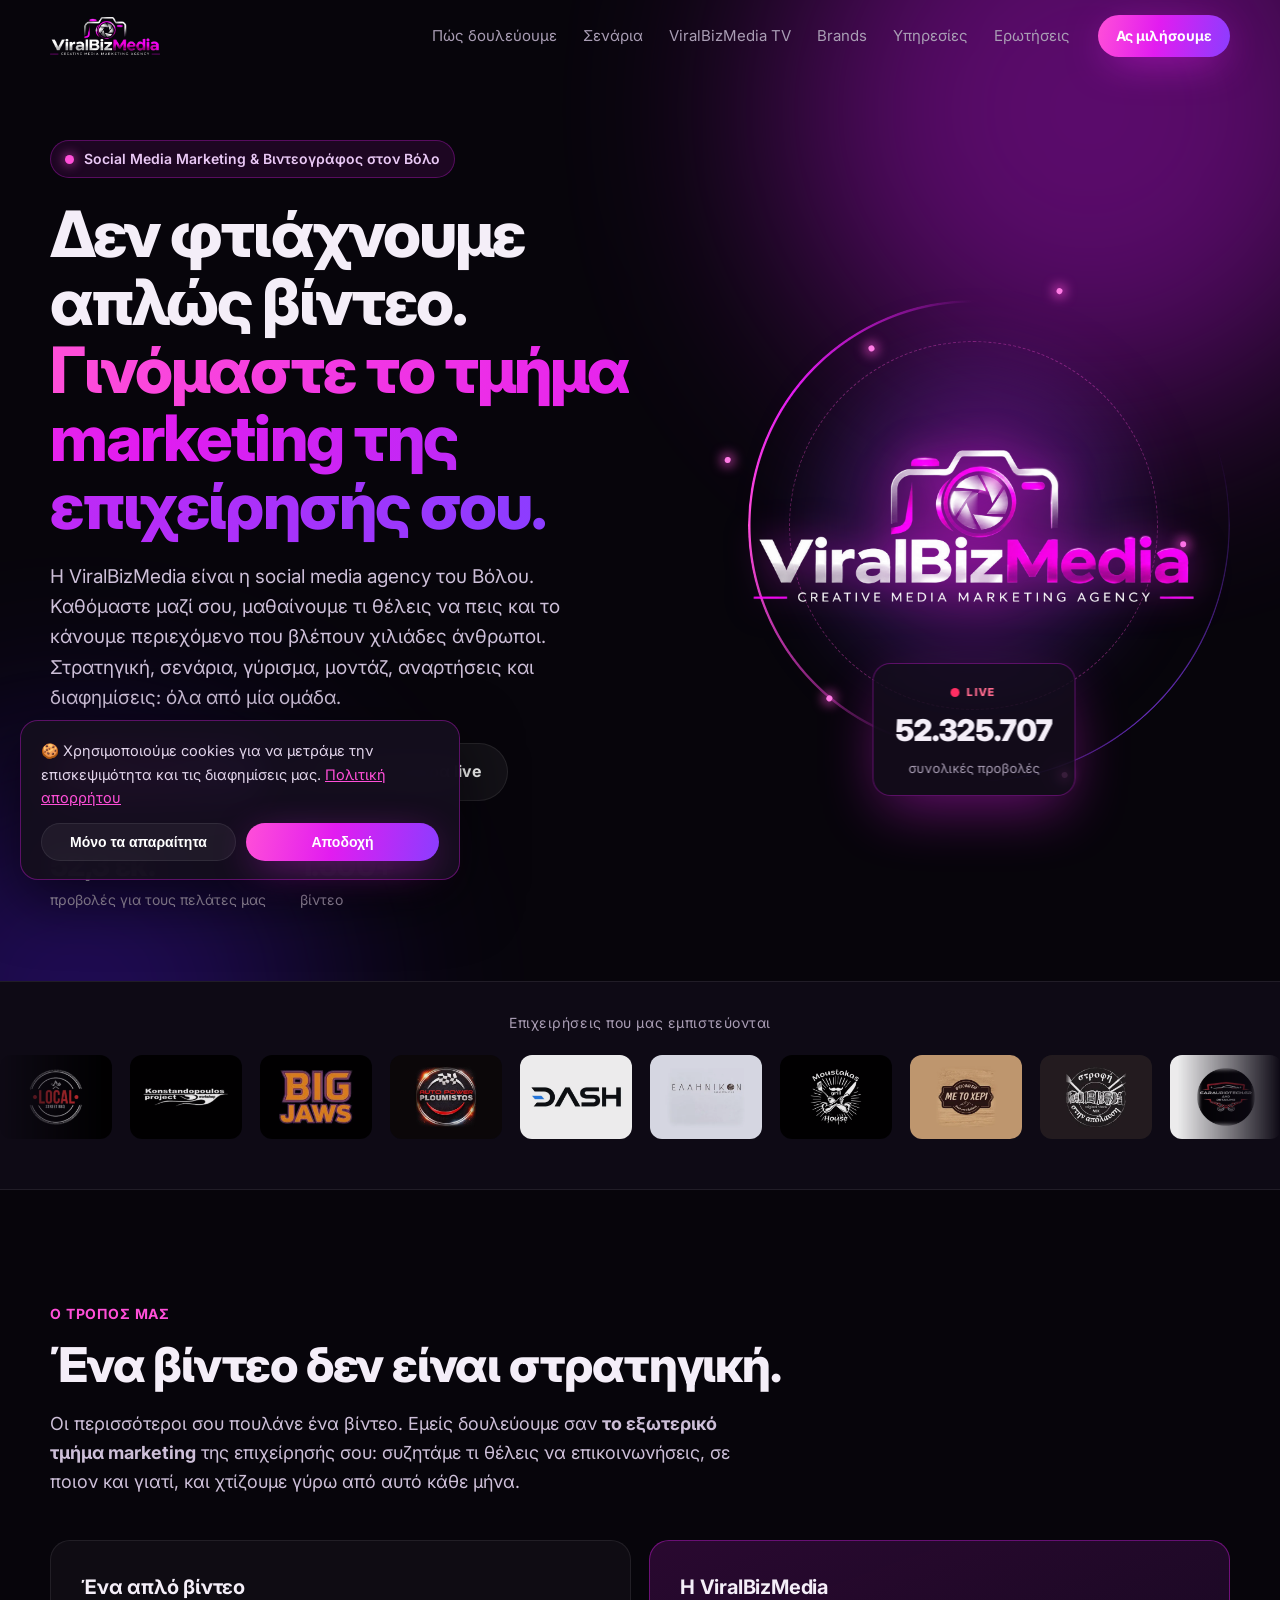
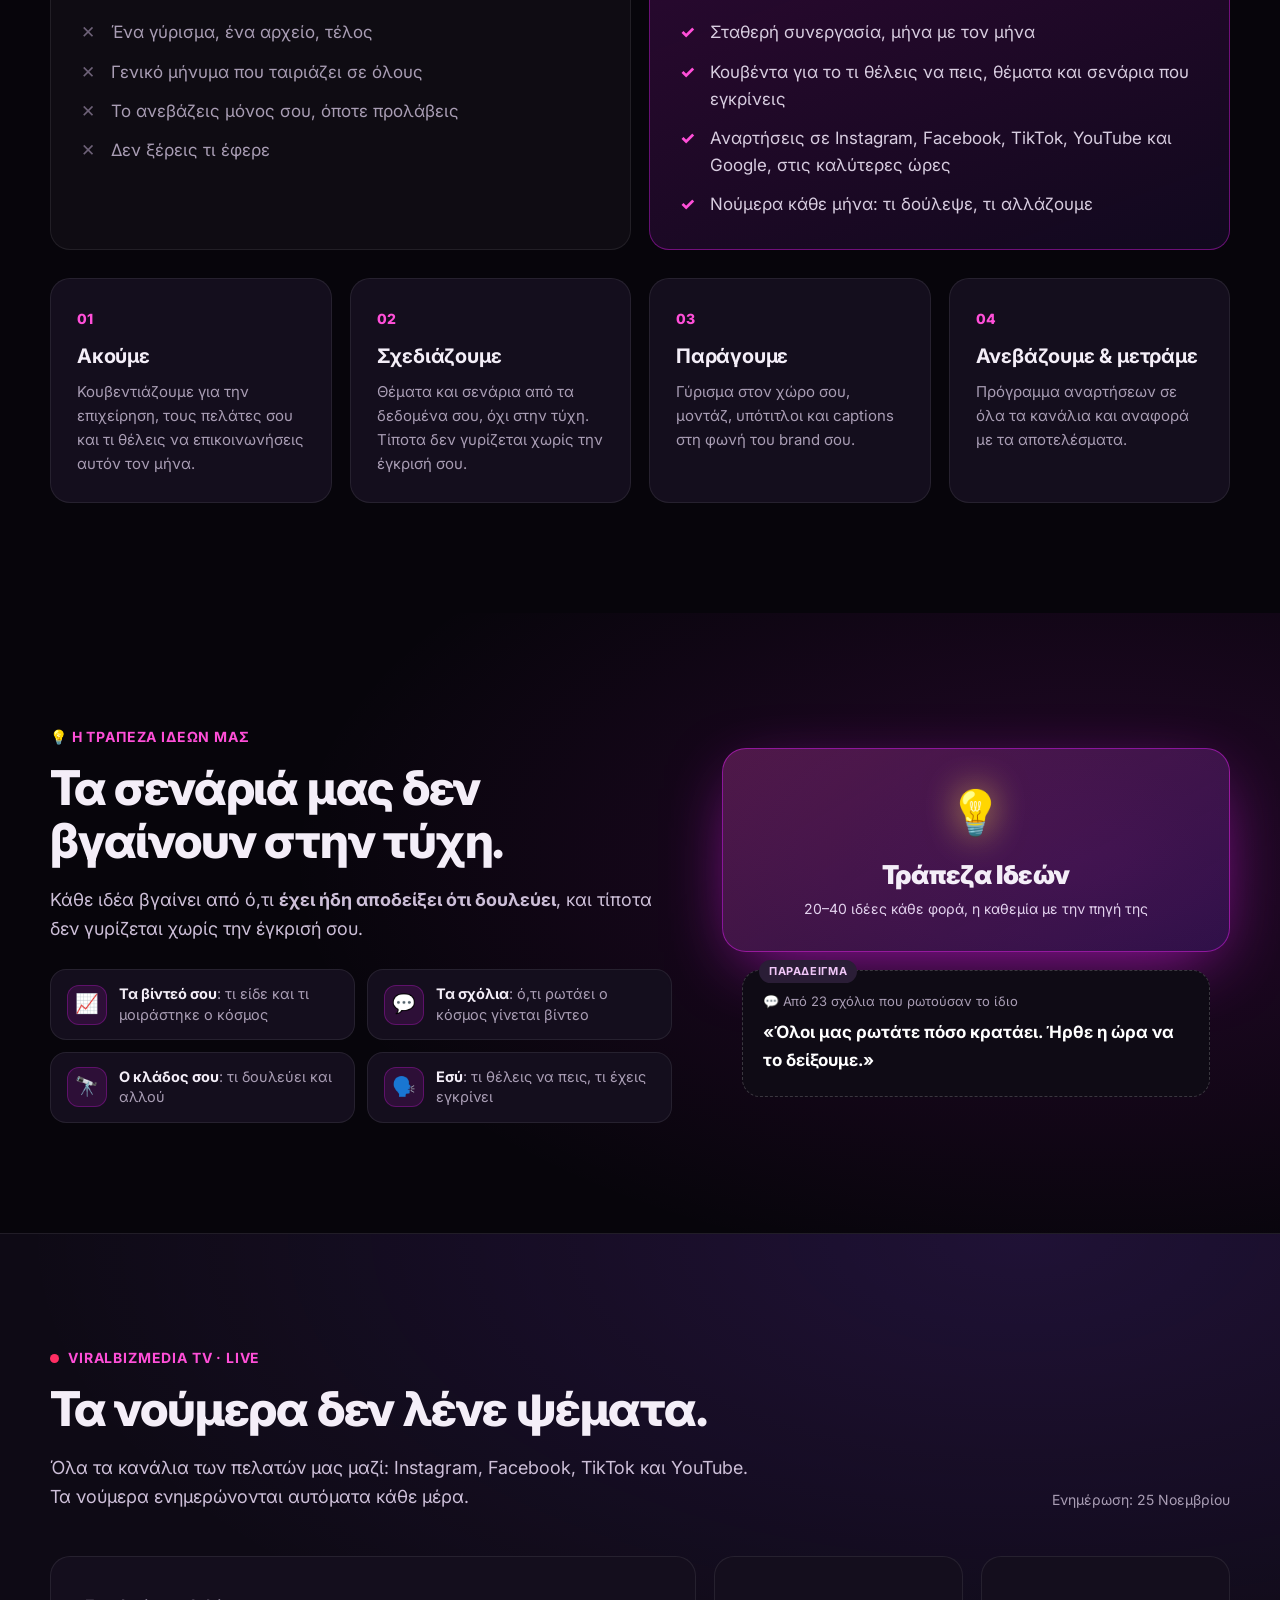
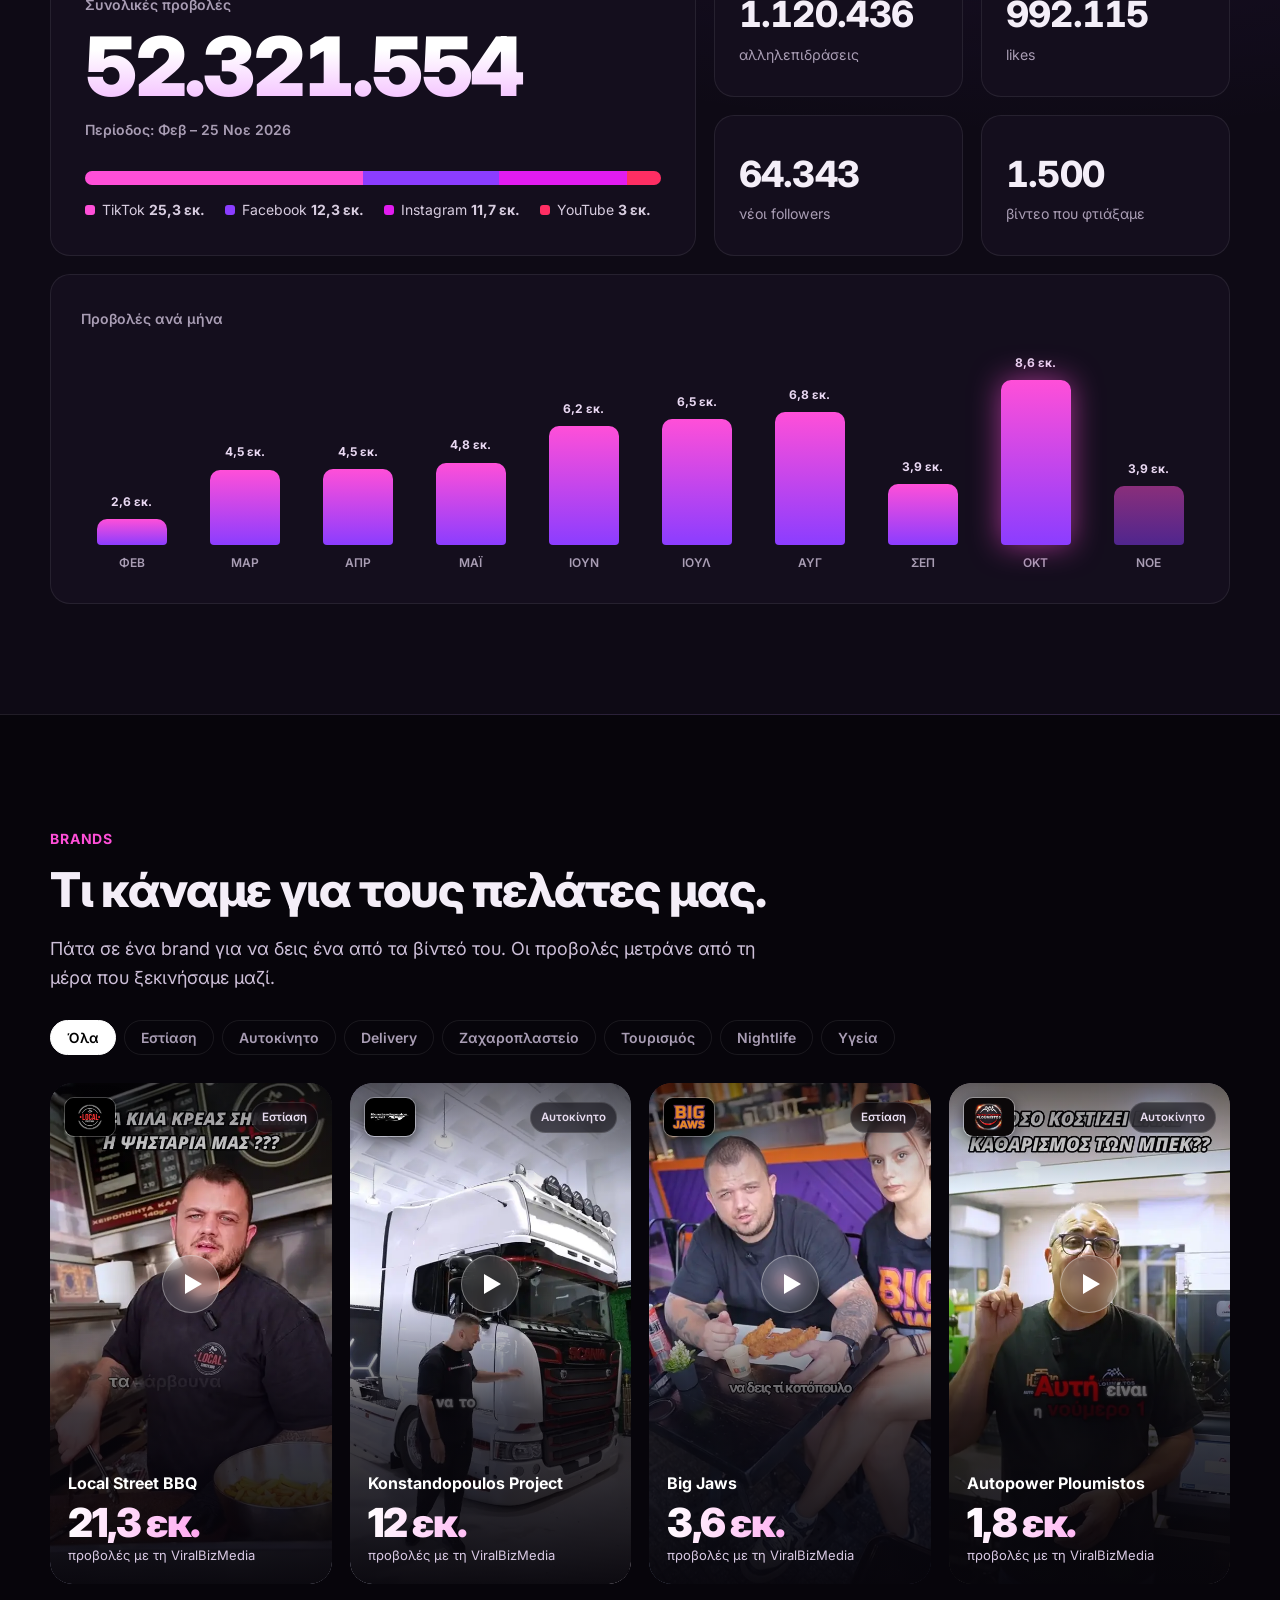
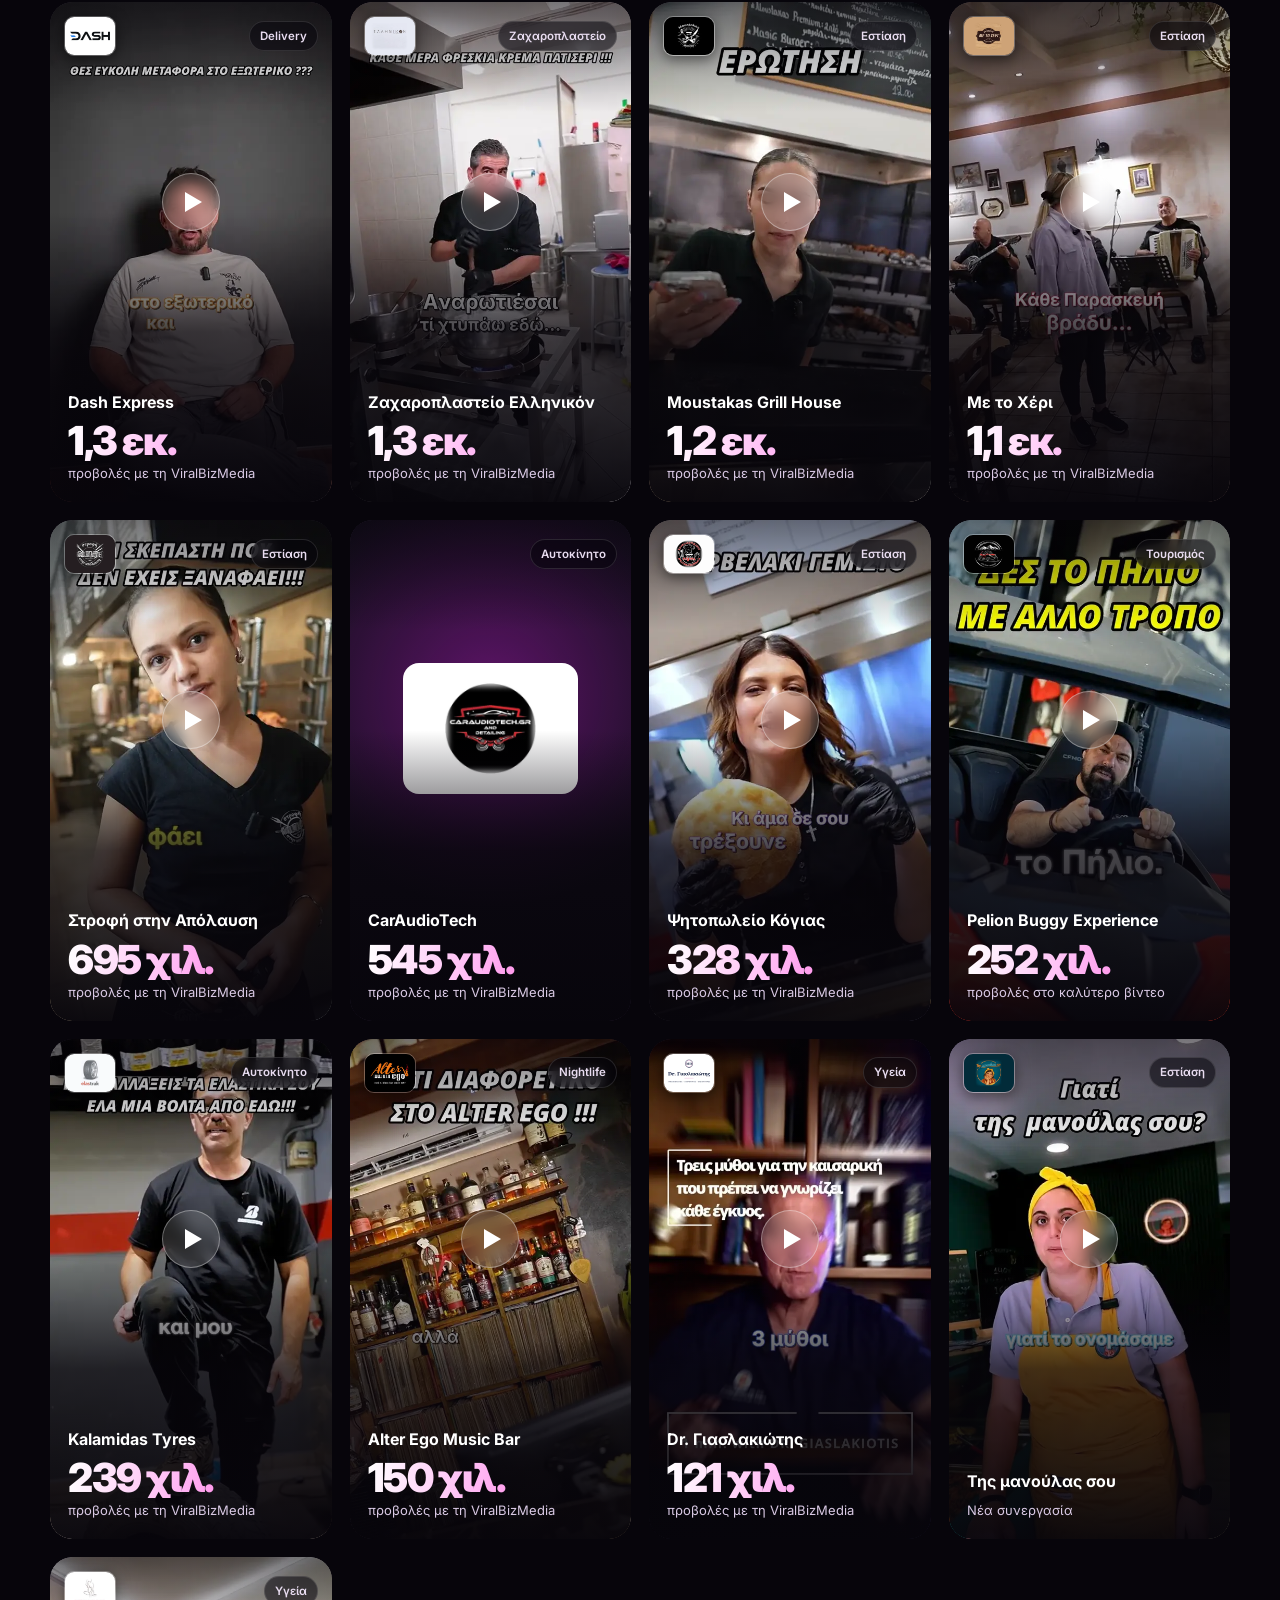
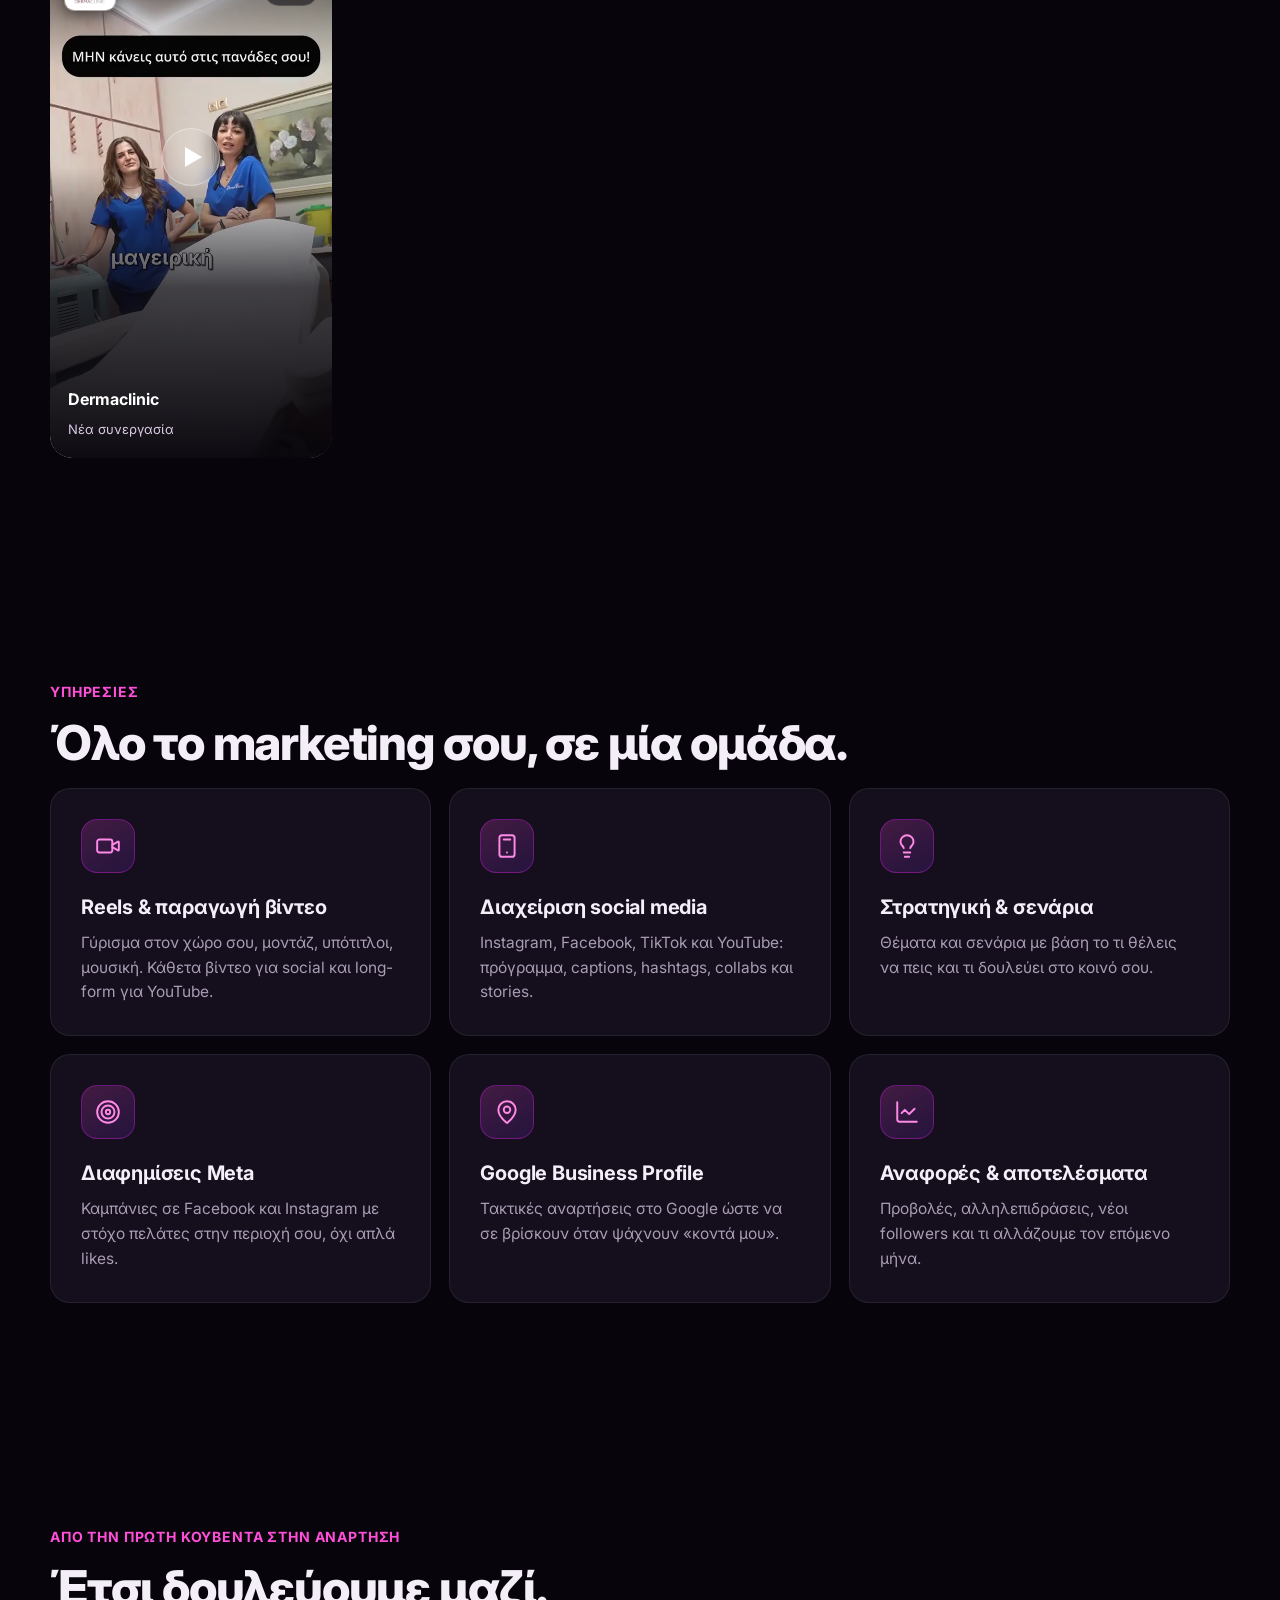
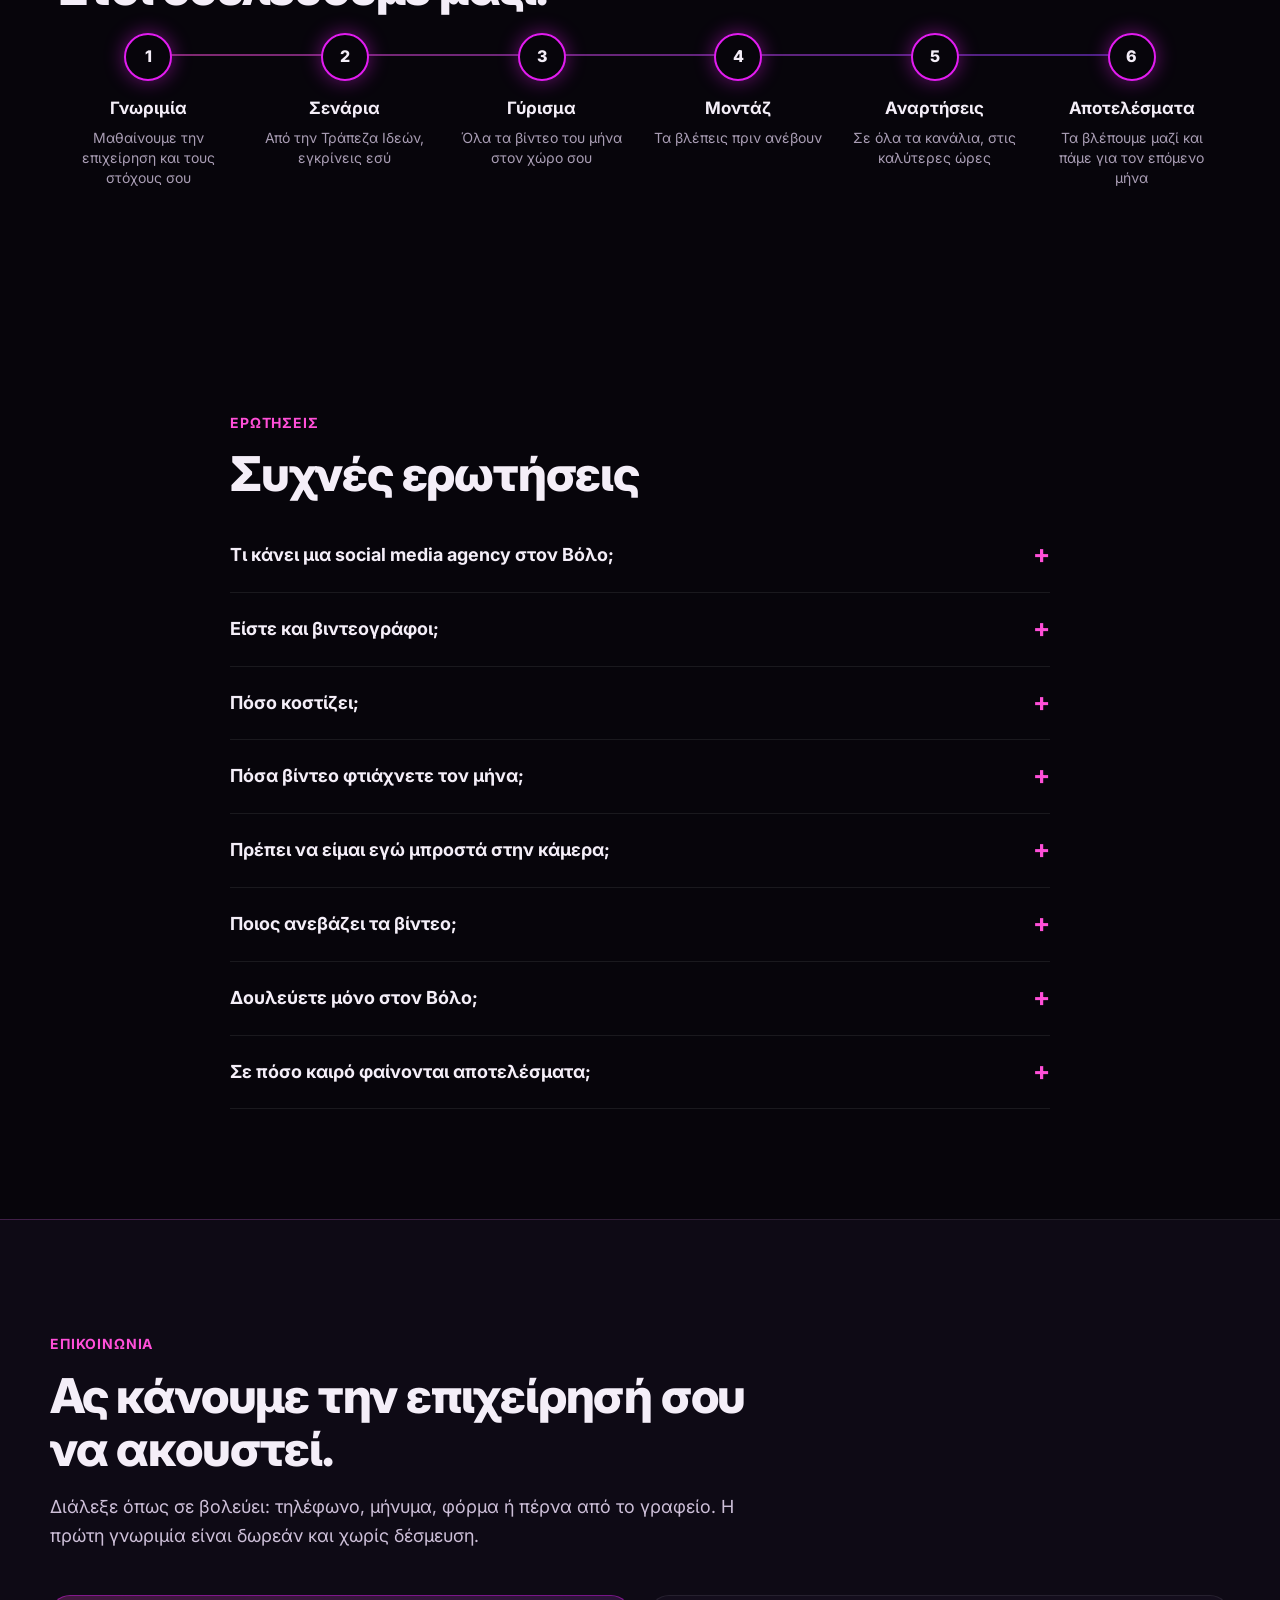
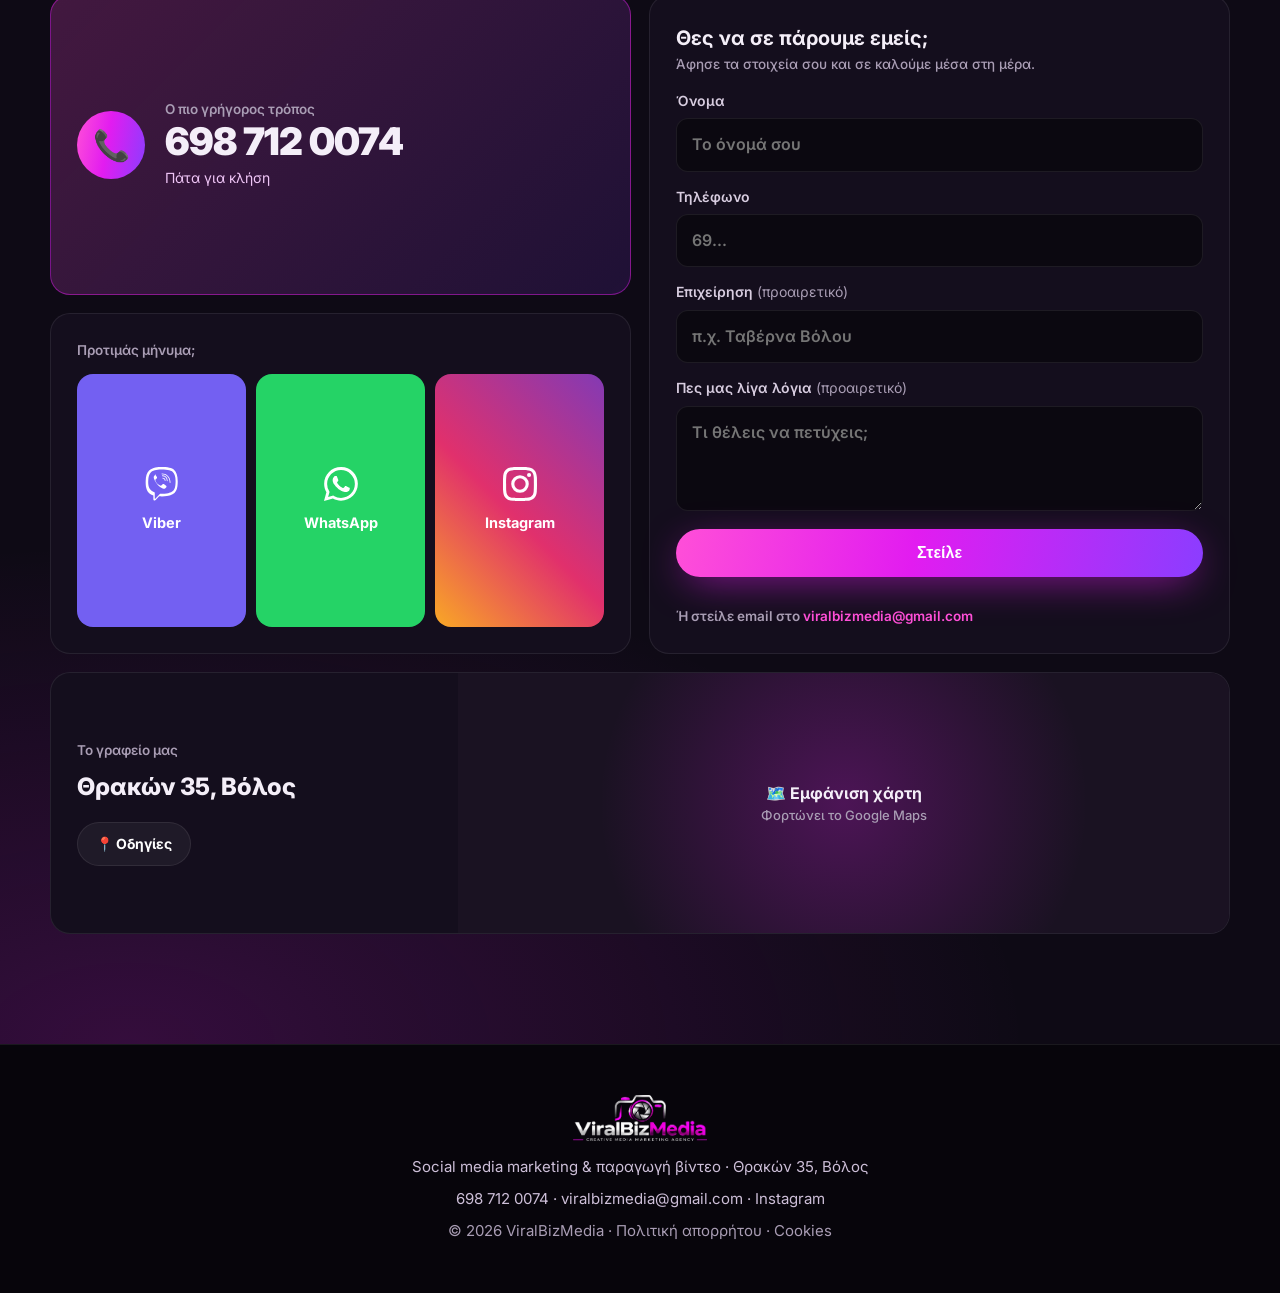
==== commit b0b77265: "SEO: τίτλος, περιγραφή, structured data, FAQ, alt κείμενα" ====
--- a/index.html
+++ b/index.html
@@ -3,8 +3,8 @@
 <head>
 <meta charset="utf-8">
 <meta name="viewport" content="width=device-width, initial-scale=1">
-<title>ViralBizMedia | Social Media Marketing &amp; Βίντεο στον Βόλο</title>
-<meta name="description" content="Η ViralBizMedia είναι το εξωτερικό τμήμα marketing της επιχείρησής σου στον Βόλο: στρατηγική, σενάρια, γύρισμα, μοντάζ, αναρτήσεις και διαφημίσεις. 50+ εκατομμύρια προβολές για τους πελάτες μας.">
+<title>Social Media Marketing Βόλος &amp; Βιντεογράφος | ViralBizMedia</title>
+<meta name="description" content="Social media agency στον Βόλο: βιντεογράφος, reels, διαχείριση Instagram, Facebook, TikTok και διαφημίσεις. Το εξωτερικό τμήμα marketing της επιχείρησής σου, με 50+ εκατ. προβολές για τους πελάτες μας.">
 <link rel="canonical" href="https://www.viralbizmedia.com/">
 <meta name="theme-color" content="#07050b">
 <meta property="og:type" content="website">
@@ -13,6 +13,12 @@
 <meta property="og:description" content="Social media, reels και διαφημίσεις για επιχειρήσεις στον Βόλο. Δες live τα νούμερα των πελατών μας.">
 <meta property="og:url" content="https://www.viralbizmedia.com/">
 <meta property="og:image" content="https://www.viralbizmedia.com/media/og.jpg">
+<meta property="og:image:width" content="1200">
+<meta property="og:image:height" content="630">
+<meta property="og:site_name" content="ViralBizMedia">
+<meta name="twitter:card" content="summary_large_image">
+<meta name="geo.region" content="GR-43">
+<meta name="geo.placename" content="Βόλος">
 <link rel="icon" href="media/favicon.png">
 <link rel="preconnect" href="https://fonts.googleapis.com">
 <link rel="preconnect" href="https://fonts.gstatic.com" crossorigin>
@@ -20,19 +26,139 @@
 <script src="js/consent.js?v=1"></script>
 <link rel="stylesheet" href="css/site.css?v=10">
 <script type="application/ld+json">
-{
+[
+ {
   "@context": "https://schema.org",
-  "@type": "MarketingAgency",
+  "@type": [
+   "MarketingAgency",
+   "LocalBusiness"
+  ],
+  "@id": "https://www.viralbizmedia.com/#business",
   "name": "ViralBizMedia",
-  "description": "Social media marketing, παραγωγή βίντεο και διαφημίσεις για επιχειρήσεις στον Βόλο.",
+  "alternateName": "ViralBiz Media",
+  "description": "Social media marketing, βιντεογράφος, reels και διαφημίσεις για επιχειρήσεις στον Βόλο. Το εξωτερικό τμήμα marketing της επιχείρησής σου.",
   "url": "https://www.viralbizmedia.com/",
   "logo": "https://www.viralbizmedia.com/media/logo.webp",
-  "telephone": "+30 698 712 0074",
+  "image": "https://www.viralbizmedia.com/media/og.jpg",
+  "telephone": "+306987120074",
   "email": "viralbizmedia@gmail.com",
-  "areaServed": ["Βόλος", "Μαγνησία", "Ελλάδα"],
-  "address": {"@type": "PostalAddress", "streetAddress": "Θρακών 35", "addressLocality": "Βόλος", "addressCountry": "GR"},
-  "sameAs": ["https://www.instagram.com/viralbizmedia/"]
-}
+  "address": {
+   "@type": "PostalAddress",
+   "streetAddress": "Θρακών 35",
+   "addressLocality": "Βόλος",
+   "addressRegion": "Μαγνησία",
+   "addressCountry": "GR"
+  },
+  "areaServed": [
+   {
+    "@type": "City",
+    "name": "Βόλος"
+   },
+   {
+    "@type": "AdministrativeArea",
+    "name": "Μαγνησία"
+   },
+   {
+    "@type": "Country",
+    "name": "Ελλάδα"
+   }
+  ],
+  "knowsAbout": [
+   "Social media marketing",
+   "Παραγωγή βίντεο",
+   "Reels",
+   "Instagram",
+   "TikTok",
+   "Facebook διαφημίσεις",
+   "Google Business Profile",
+   "Βιντεογράφος Βόλος"
+  ],
+  "sameAs": [
+   "https://www.instagram.com/viralbizmedia/"
+  ]
+ },
+ {
+  "@context": "https://schema.org",
+  "@type": "WebSite",
+  "@id": "https://www.viralbizmedia.com/#website",
+  "url": "https://www.viralbizmedia.com/",
+  "name": "ViralBizMedia",
+  "inLanguage": "el",
+  "publisher": {
+   "@id": "https://www.viralbizmedia.com/#business"
+  }
+ },
+ {
+  "@context": "https://schema.org",
+  "@type": "FAQPage",
+  "mainEntity": [
+   {
+    "@type": "Question",
+    "name": "Τι κάνει μια social media agency στον Βόλο;",
+    "acceptedAnswer": {
+     "@type": "Answer",
+     "text": "Αναλαμβάνει όλη την παρουσία της επιχείρησής σου στα social: στρατηγική, σενάρια, γύρισμα, μοντάζ, αναρτήσεις σε Instagram, Facebook, TikTok και YouTube, διαφημίσεις και μηνιαία αποτελέσματα. Εμείς ξέρουμε το κοινό του Βόλου και της Μαγνησίας από πρώτο χέρι."
+    }
+   },
+   {
+    "@type": "Question",
+    "name": "Είστε και βιντεογράφοι;",
+    "acceptedAnswer": {
+     "@type": "Answer",
+     "text": "Ναι. Γυρίζουμε εμείς τα βίντεο στον χώρο σου, κάθετα reels για social και μεγαλύτερα βίντεο για YouTube, με μοντάζ, υπότιτλους και μουσική."
+    }
+   },
+   {
+    "@type": "Question",
+    "name": "Πόσο κοστίζει;",
+    "acceptedAnswer": {
+     "@type": "Answer",
+     "text": "Κάθε επιχείρηση χρειάζεται κάτι διαφορετικό. Μετά τη γνωριμία σού στέλνουμε πρόταση στα μέτρα σου, χωρίς καμία δέσμευση."
+    }
+   },
+   {
+    "@type": "Question",
+    "name": "Πόσα βίντεο φτιάχνετε τον μήνα;",
+    "acceptedAnswer": {
+     "@type": "Answer",
+     "text": "Συνήθως 10, 15 ή 30 βίντεο τον μήνα, ανάλογα με το πόσο συχνά θέλεις να εμφανίζεσαι."
+    }
+   },
+   {
+    "@type": "Question",
+    "name": "Πρέπει να είμαι εγώ μπροστά στην κάμερα;",
+    "acceptedAnswer": {
+     "@type": "Answer",
+     "text": "Όχι απαραίτητα. Βρίσκουμε μαζί τον τρόπο που σου ταιριάζει: εσύ, η ομάδα σου, τα προϊόντα σου ή ο χώρος σου."
+    }
+   },
+   {
+    "@type": "Question",
+    "name": "Ποιος ανεβάζει τα βίντεο;",
+    "acceptedAnswer": {
+     "@type": "Answer",
+     "text": "Εμείς. Αναλαμβάνουμε το πρόγραμμα, τα captions και τις αναρτήσεις σε όλα τα κανάλια σου."
+    }
+   },
+   {
+    "@type": "Question",
+    "name": "Δουλεύετε μόνο στον Βόλο;",
+    "acceptedAnswer": {
+     "@type": "Answer",
+     "text": "Η βάση μας είναι ο Βόλος και ξέρουμε καλά το τοπικό κοινό, αλλά δουλεύουμε και με επιχειρήσεις εκτός Βόλου."
+    }
+   },
+   {
+    "@type": "Question",
+    "name": "Σε πόσο καιρό φαίνονται αποτελέσματα;",
+    "acceptedAnswer": {
+     "@type": "Answer",
+     "text": "Τα πρώτα νούμερα φαίνονται από τον πρώτο μήνα. Η πραγματική διαφορά χτίζεται με σταθερή παρουσία μήνα με τον μήνα."
+    }
+   }
+  ]
+ }
+]
 </script>
 </head>
 <body>
@@ -61,9 +187,9 @@
   <div class="glow g1"></div><div class="glow g2"></div>
   <div class="wrap hero-in">
     <div class="hero-copy">
-      <p class="eyebrow"><span class="dot"></span> Social media agency · Βόλος</p>
+      <p class="eyebrow"><span class="dot"></span> Social Media Marketing &amp; Βιντεογράφος στον Βόλο</p>
       <h1>Δεν φτιάχνουμε απλώς βίντεο.<br><span class="grad">Γινόμαστε το τμήμα marketing της επιχείρησής σου.</span></h1>
-      <p class="lead">Καθόμαστε μαζί σου, μαθαίνουμε τι θέλεις να πεις και το κάνουμε περιεχόμενο που βλέπουν χιλιάδες άνθρωποι. Στρατηγική, σενάρια, γύρισμα, μοντάζ, αναρτήσεις και διαφημίσεις: όλα από μία ομάδα.</p>
+      <p class="lead">Η ViralBizMedia είναι η social media agency του Βόλου. Καθόμαστε μαζί σου, μαθαίνουμε τι θέλεις να πεις και το κάνουμε περιεχόμενο που βλέπουν χιλιάδες άνθρωποι. Στρατηγική, σενάρια, γύρισμα, μοντάζ, αναρτήσεις και διαφημίσεις: όλα από μία ομάδα.</p>
       <div class="cta-row">
         <a href="#contact" class="btn">Κλείσε μια γνωριμία</a>
         <a href="#tv" class="btn btn-ghost"><span class="live-dot"></span> Δες τα νούμερα live</a>
@@ -247,6 +373,8 @@
   <div class="wrap narrow">
     <p class="kicker">Ερωτήσεις</p>
     <h2>Συχνές ερωτήσεις</h2>
+    <details><summary>Τι κάνει μια social media agency στον Βόλο;</summary><p>Αναλαμβάνει όλη την παρουσία της επιχείρησής σου στα social: στρατηγική, σενάρια, γύρισμα, μοντάζ, αναρτήσεις σε Instagram, Facebook, TikTok και YouTube, διαφημίσεις και μηνιαία αποτελέσματα. Εμείς ξέρουμε το κοινό του Βόλου και της Μαγνησίας από πρώτο χέρι.</p></details>
+    <details><summary>Είστε και βιντεογράφοι;</summary><p>Ναι. Γυρίζουμε εμείς τα βίντεο στον χώρο σου, κάθετα reels για social και μεγαλύτερα βίντεο για YouTube, με μοντάζ, υπότιτλους και μουσική.</p></details>
     <details><summary>Πόσο κοστίζει;</summary><p>Κάθε επιχείρηση χρειάζεται κάτι διαφορετικό. Μετά τη γνωριμία σού στέλνουμε πρόταση στα μέτρα σου, χωρίς καμία δέσμευση.</p></details>
     <details><summary>Πόσα βίντεο φτιάχνετε τον μήνα;</summary><p>Συνήθως 10, 15 ή 30 βίντεο τον μήνα, ανάλογα με το πόσο συχνά θέλεις να εμφανίζεσαι.</p></details>
     <details><summary>Πρέπει να είμαι εγώ μπροστά στην κάμερα;</summary><p>Όχι απαραίτητα. Βρίσκουμε μαζί τον τρόπο που σου ταιριάζει: εσύ, η ομάδα σου, τα προϊόντα σου ή ο χώρος σου.</p></details>
@@ -331,6 +459,6 @@
   <p id="playerCap"></p>
 </dialog>
 
-<script src="js/site.js?v=9" defer></script>
+<script src="js/site.js?v=10" defer></script>
 </body>
 </html>
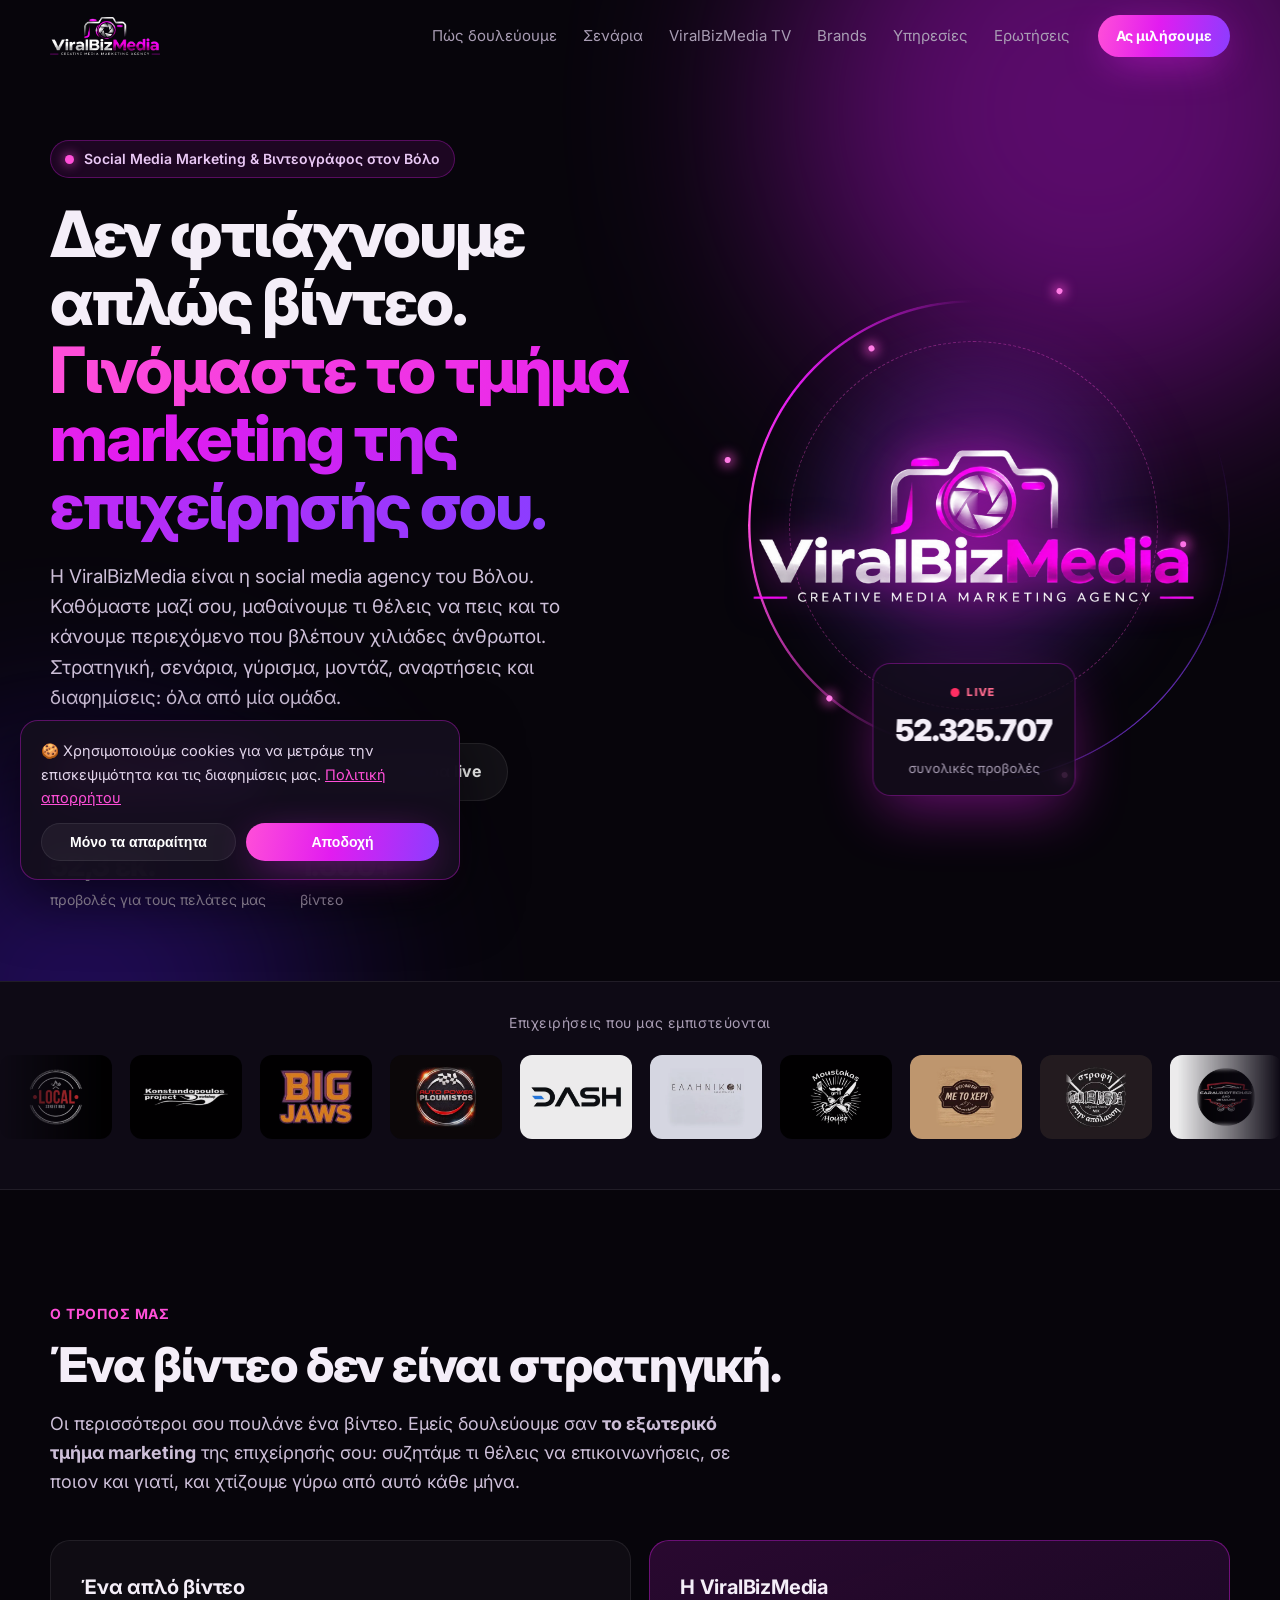
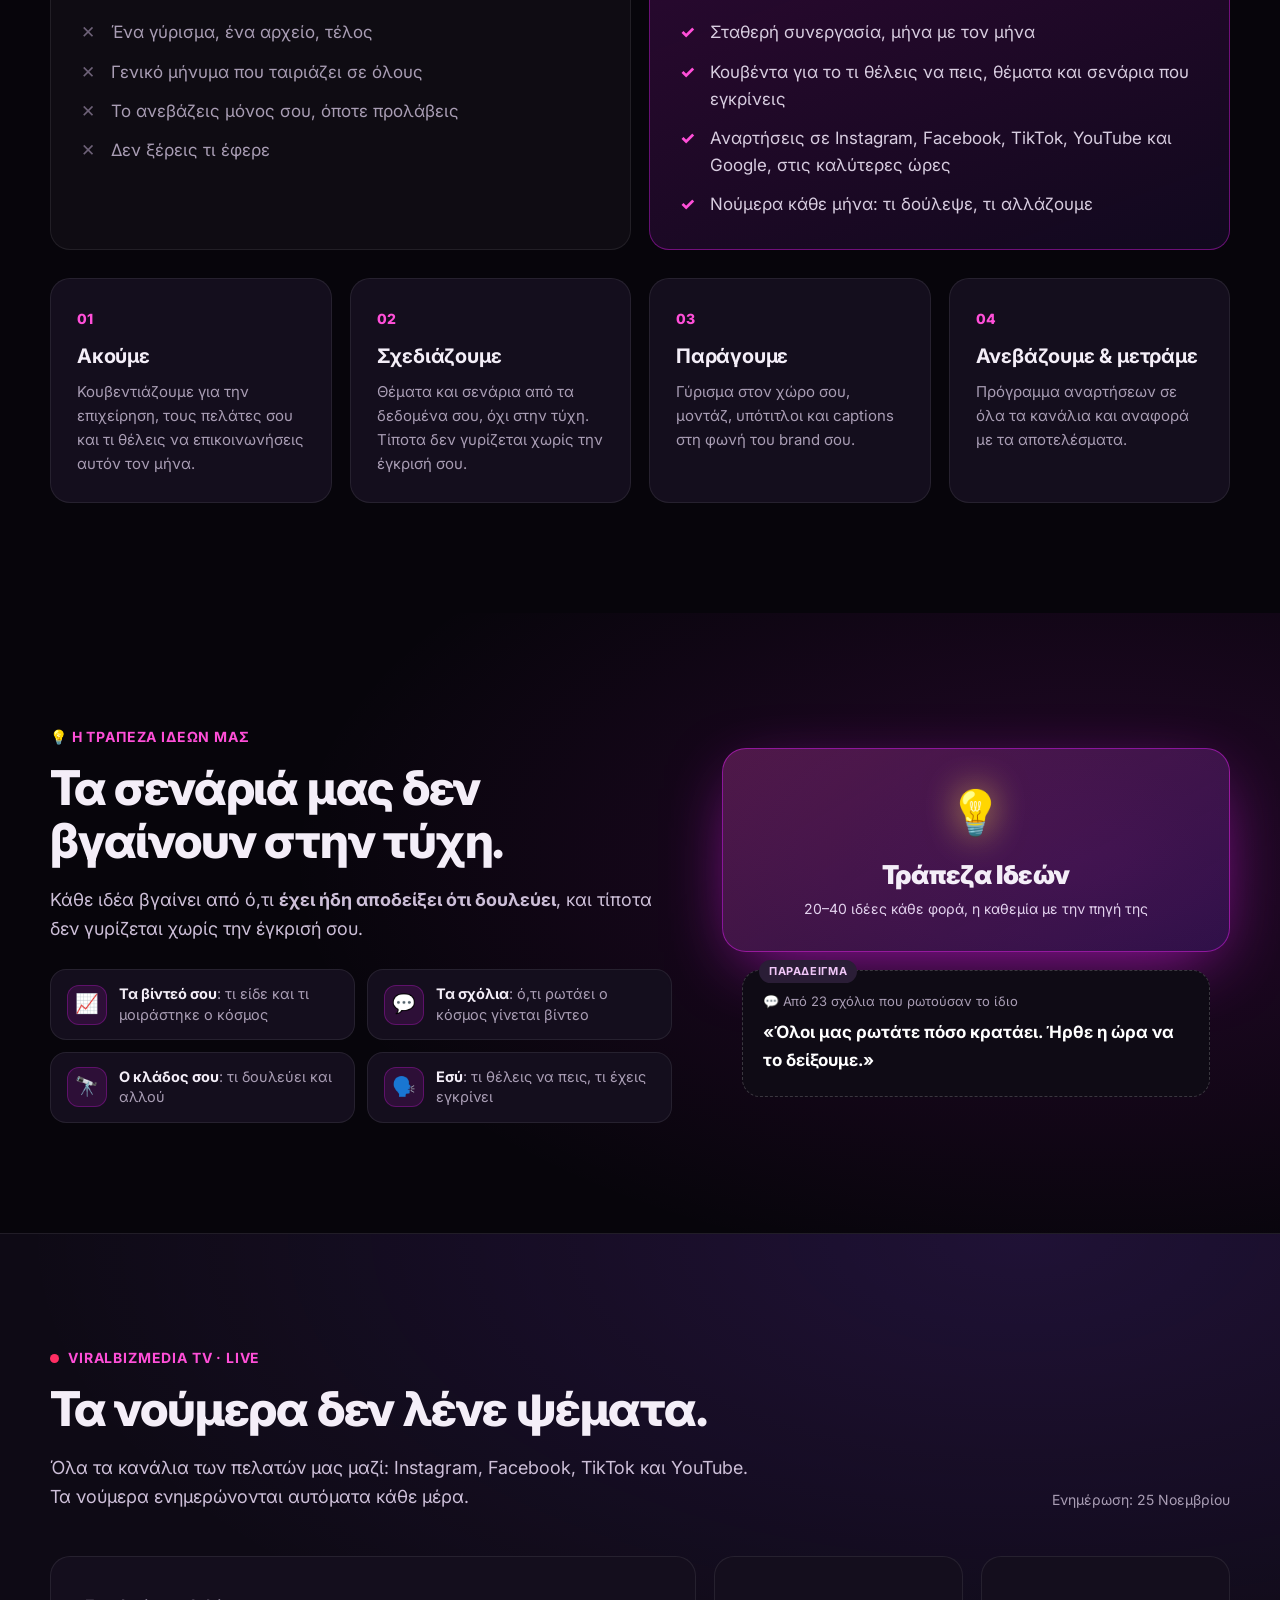
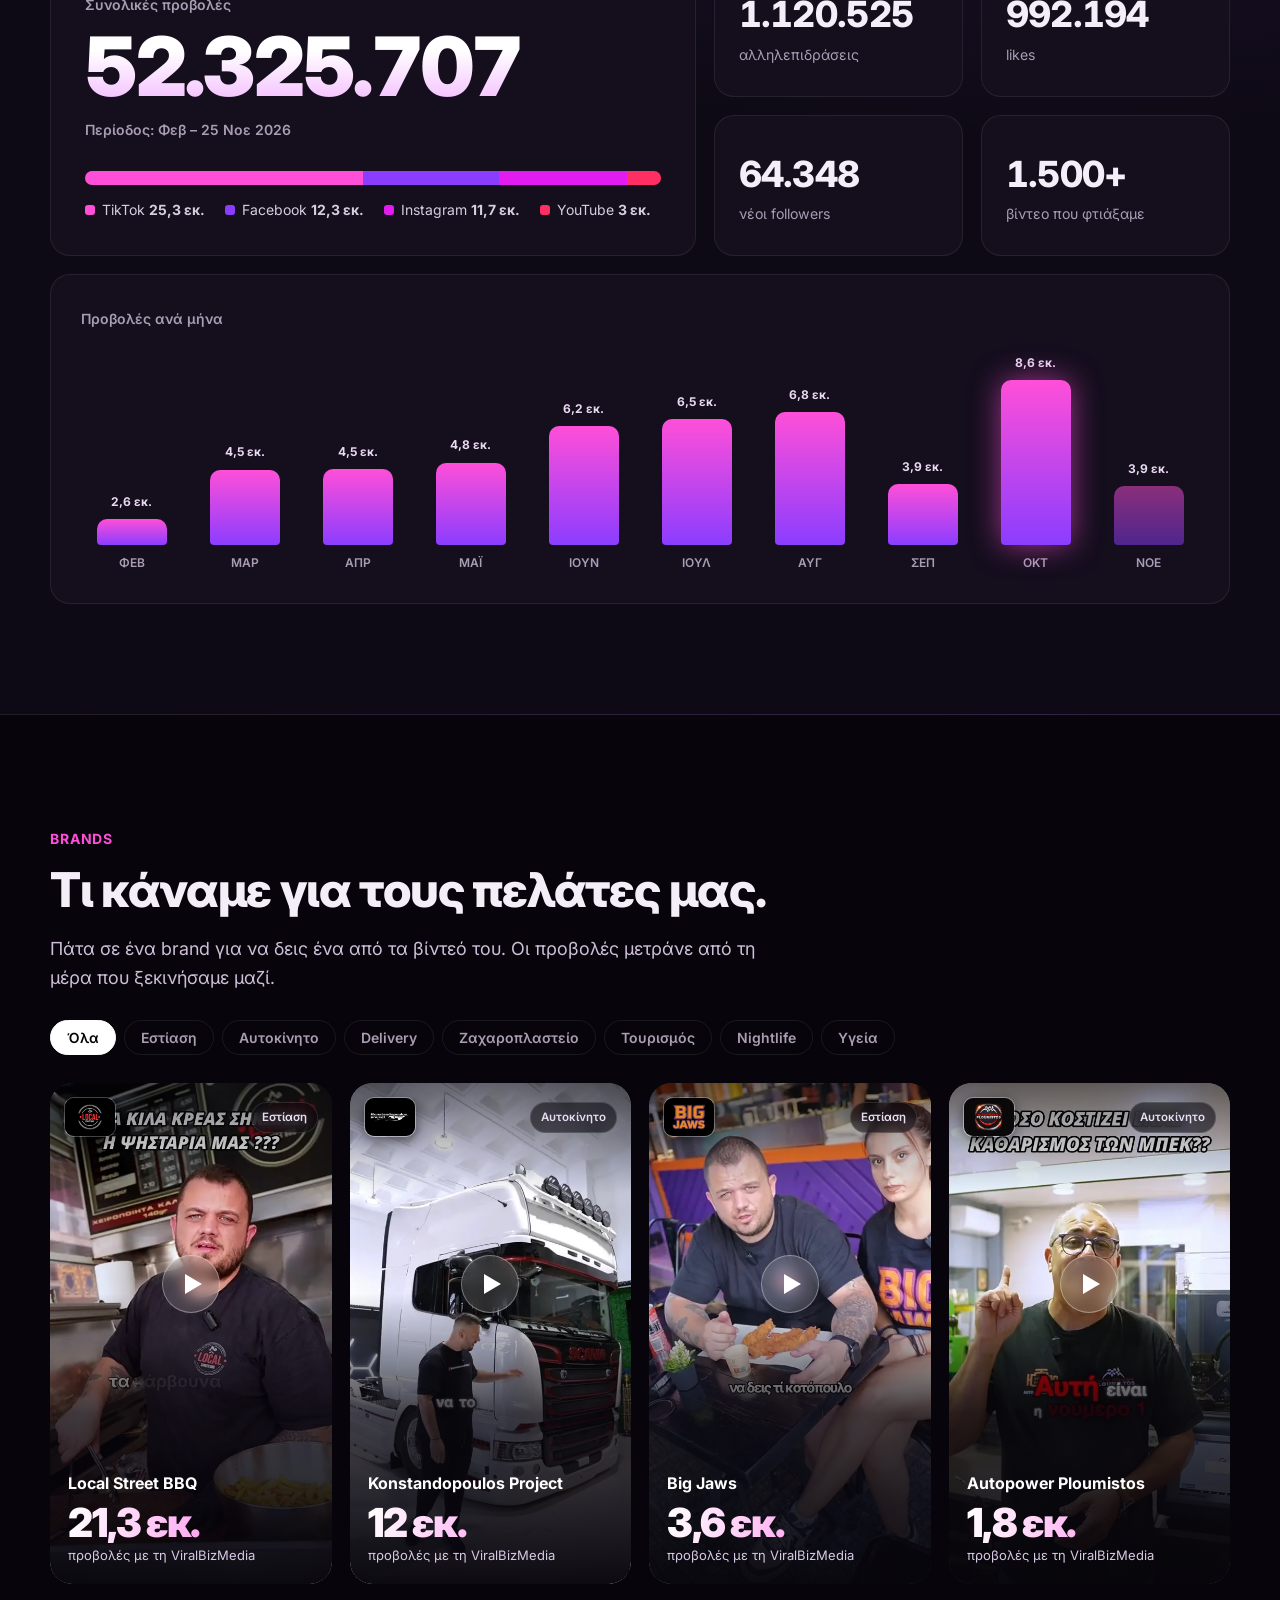
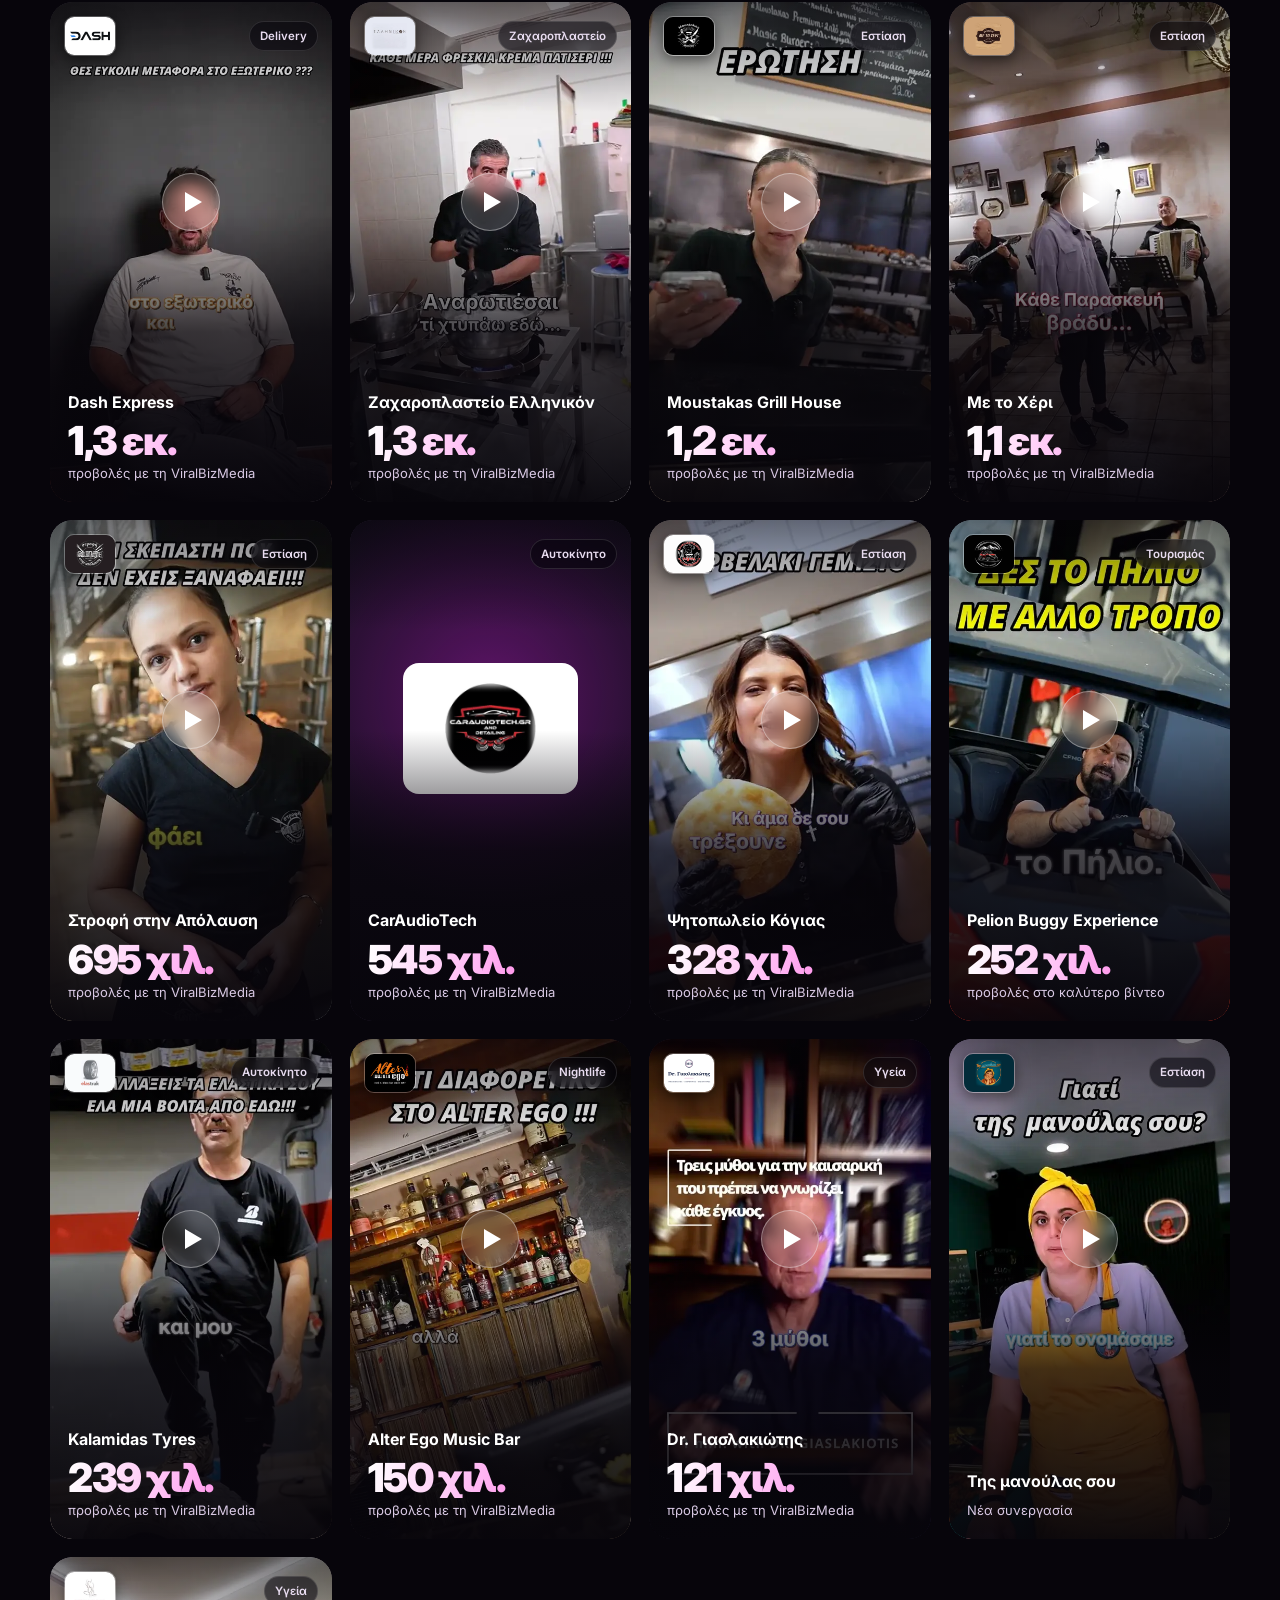
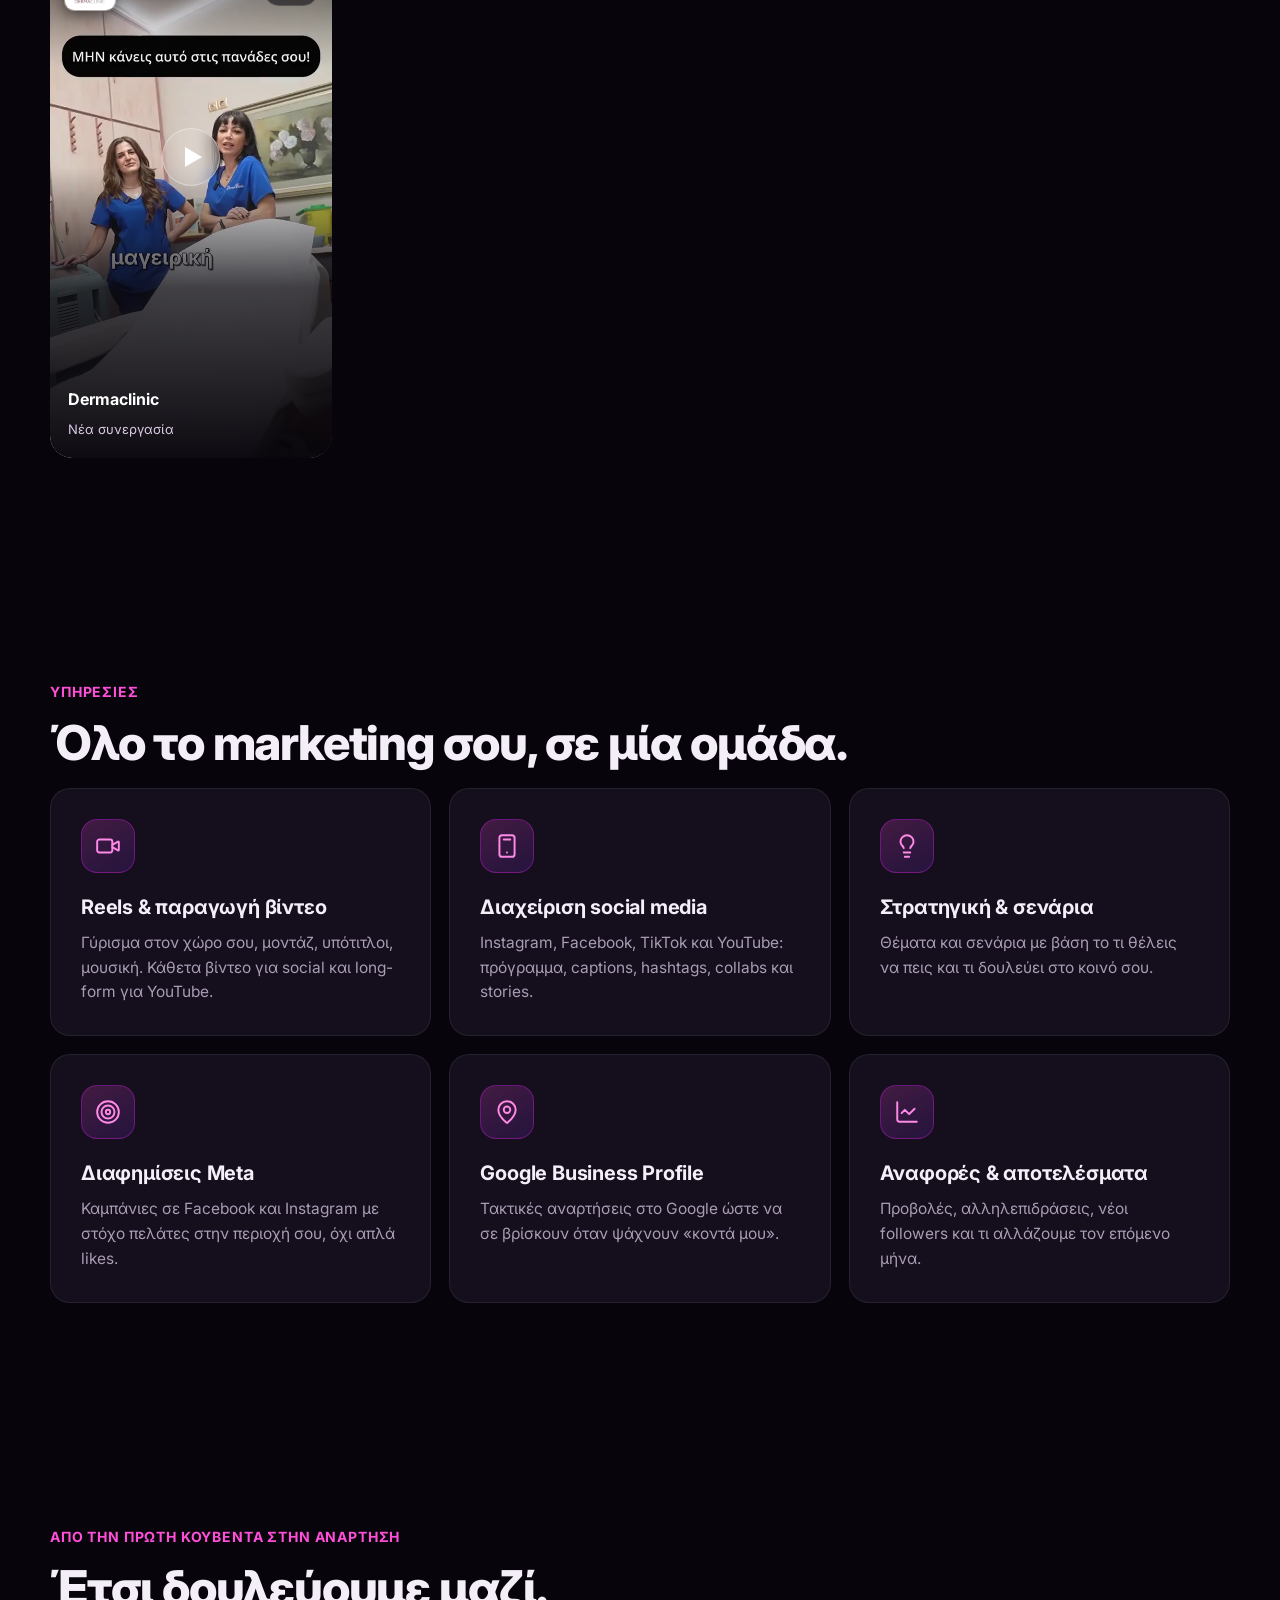
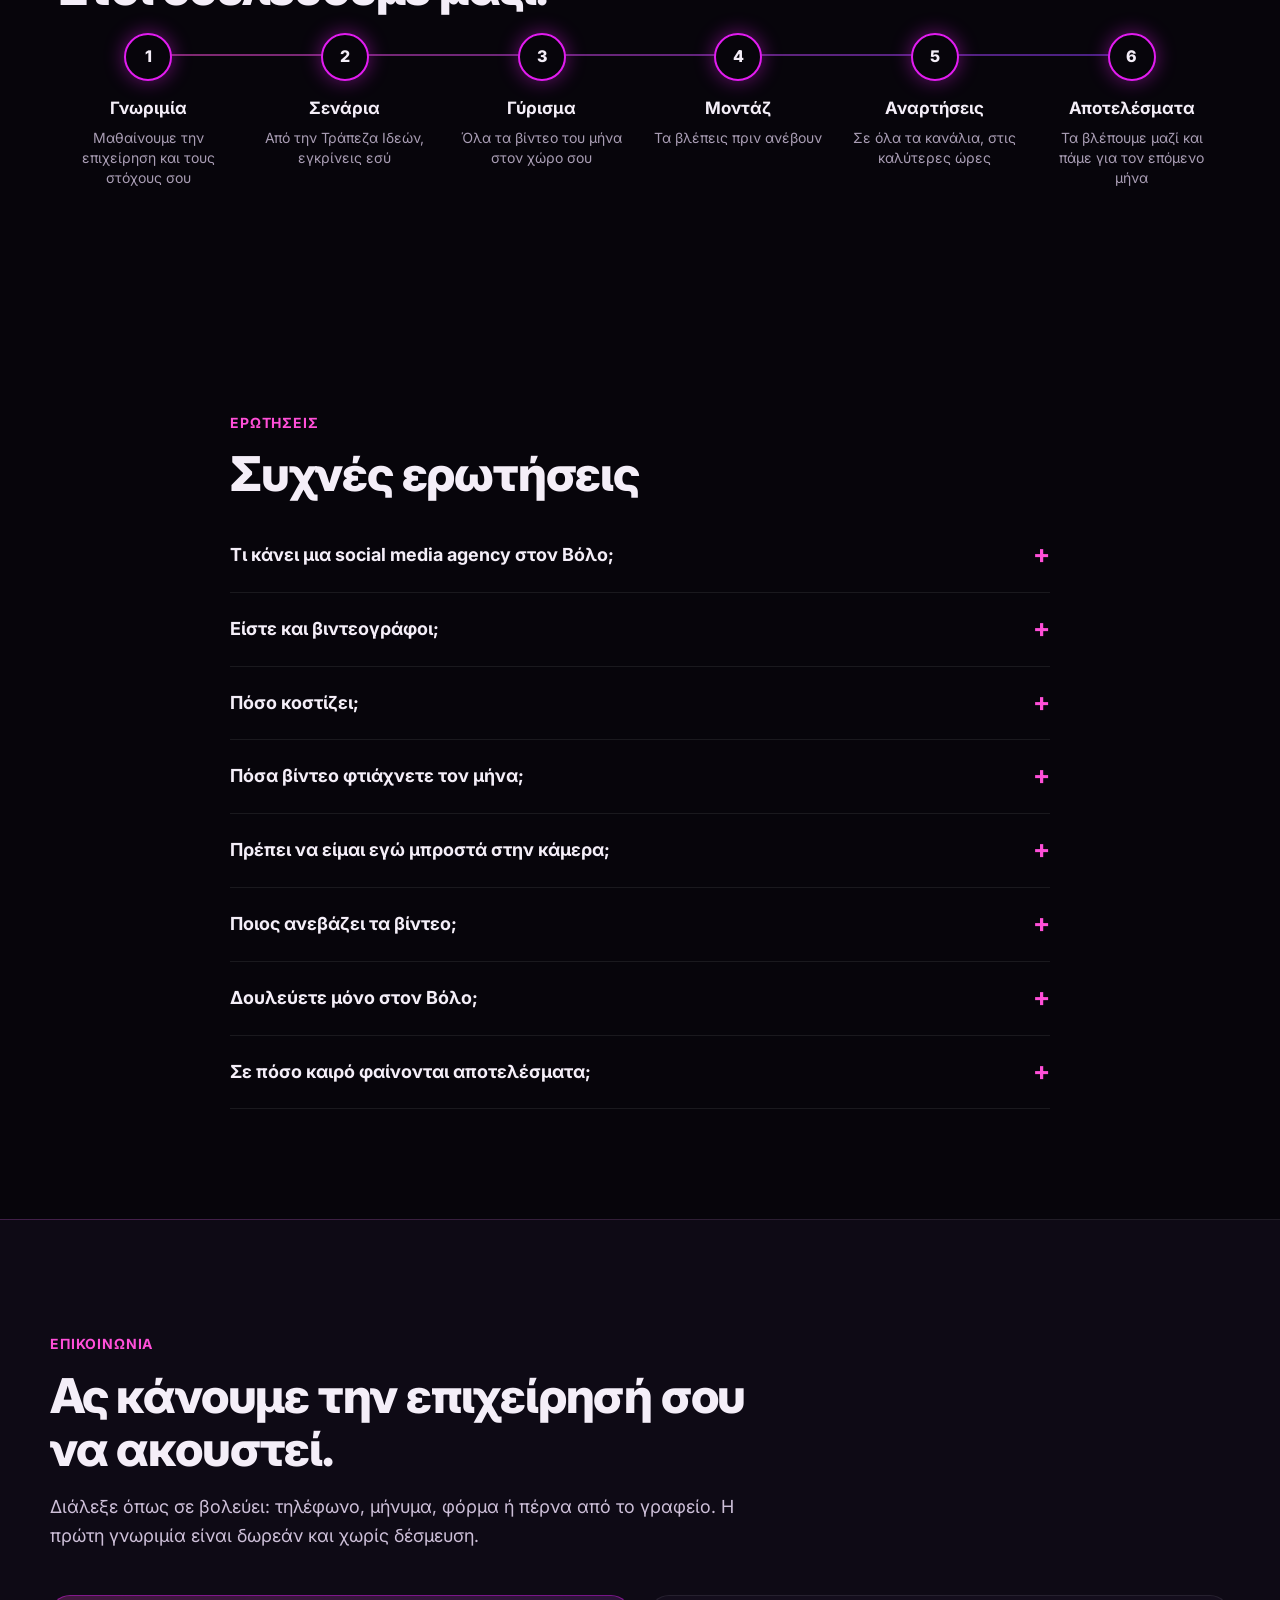
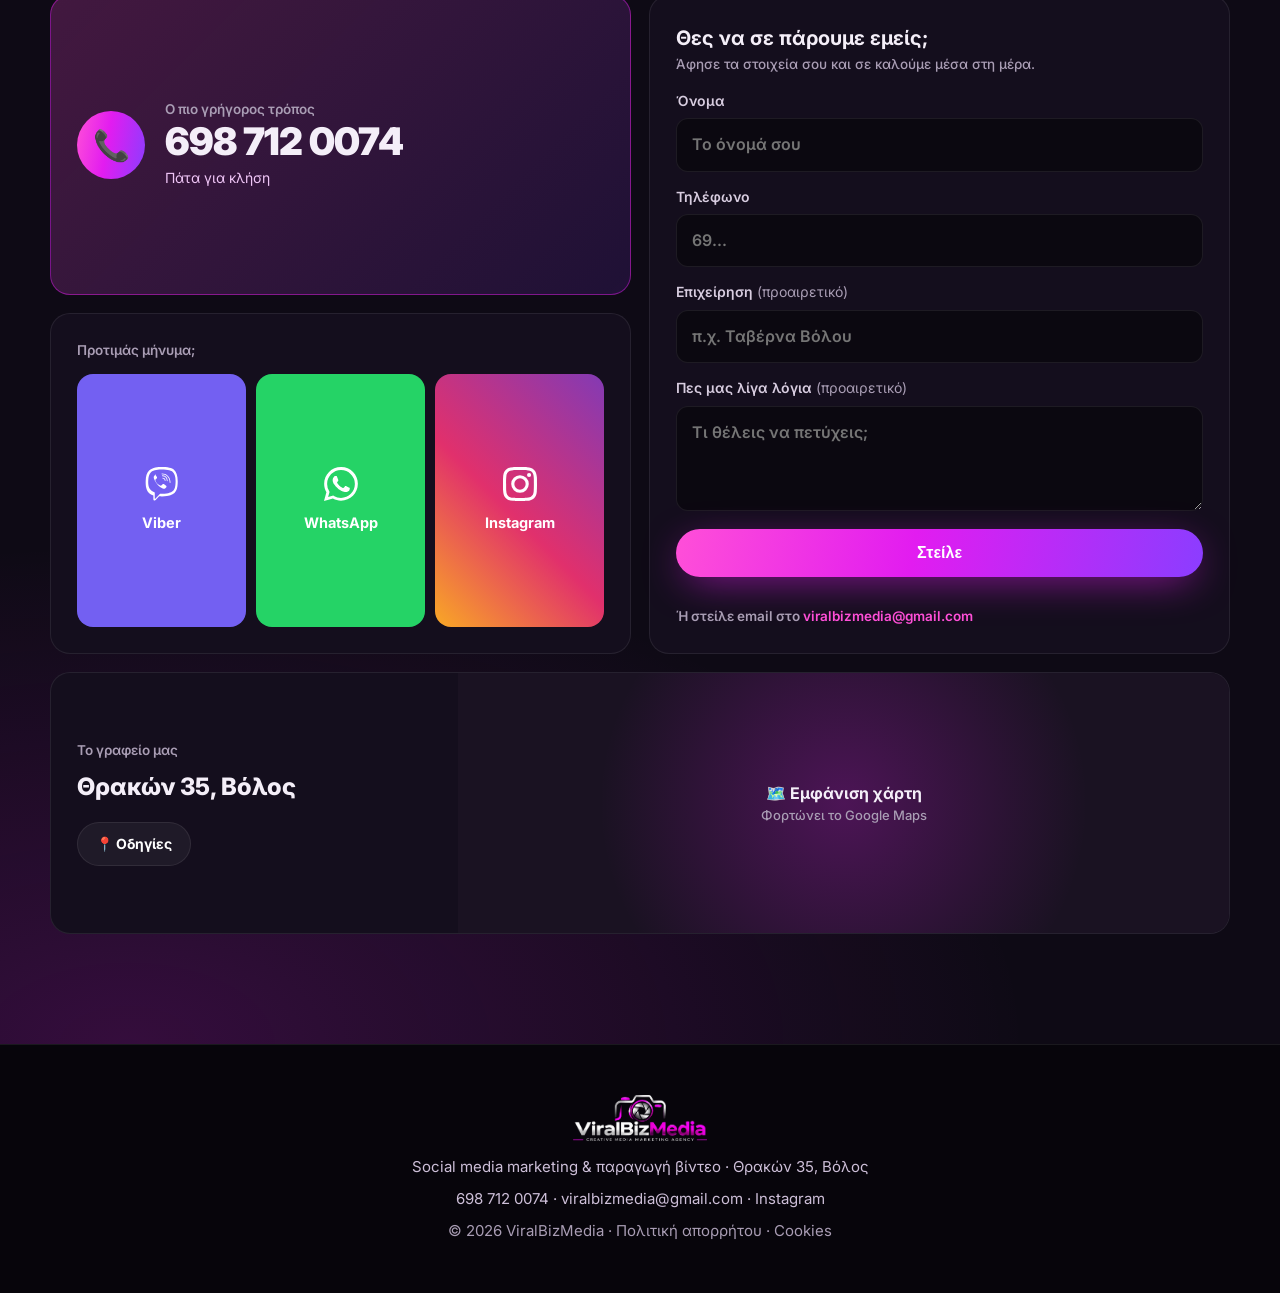
==== commit 283747a3: "Google Search Console: ετικέτα επαλήθευσης" ====
--- a/index.html
+++ b/index.html
@@ -6,6 +6,7 @@
 <title>Social Media Marketing Βόλος &amp; Βιντεογράφος | ViralBizMedia</title>
 <meta name="description" content="Social media agency στον Βόλο: βιντεογράφος, reels, διαχείριση Instagram, Facebook, TikTok και διαφημίσεις. Το εξωτερικό τμήμα marketing της επιχείρησής σου, με 50+ εκατ. προβολές για τους πελάτες μας.">
 <link rel="canonical" href="https://www.viralbizmedia.com/">
+<meta name="google-site-verification" content="cGiN99AtN5FM56mq_oZ_0E6mV2SGv4Y6K6tKLtL4wxE">
 <meta name="theme-color" content="#07050b">
 <meta property="og:type" content="website">
 <meta property="og:locale" content="el_GR">
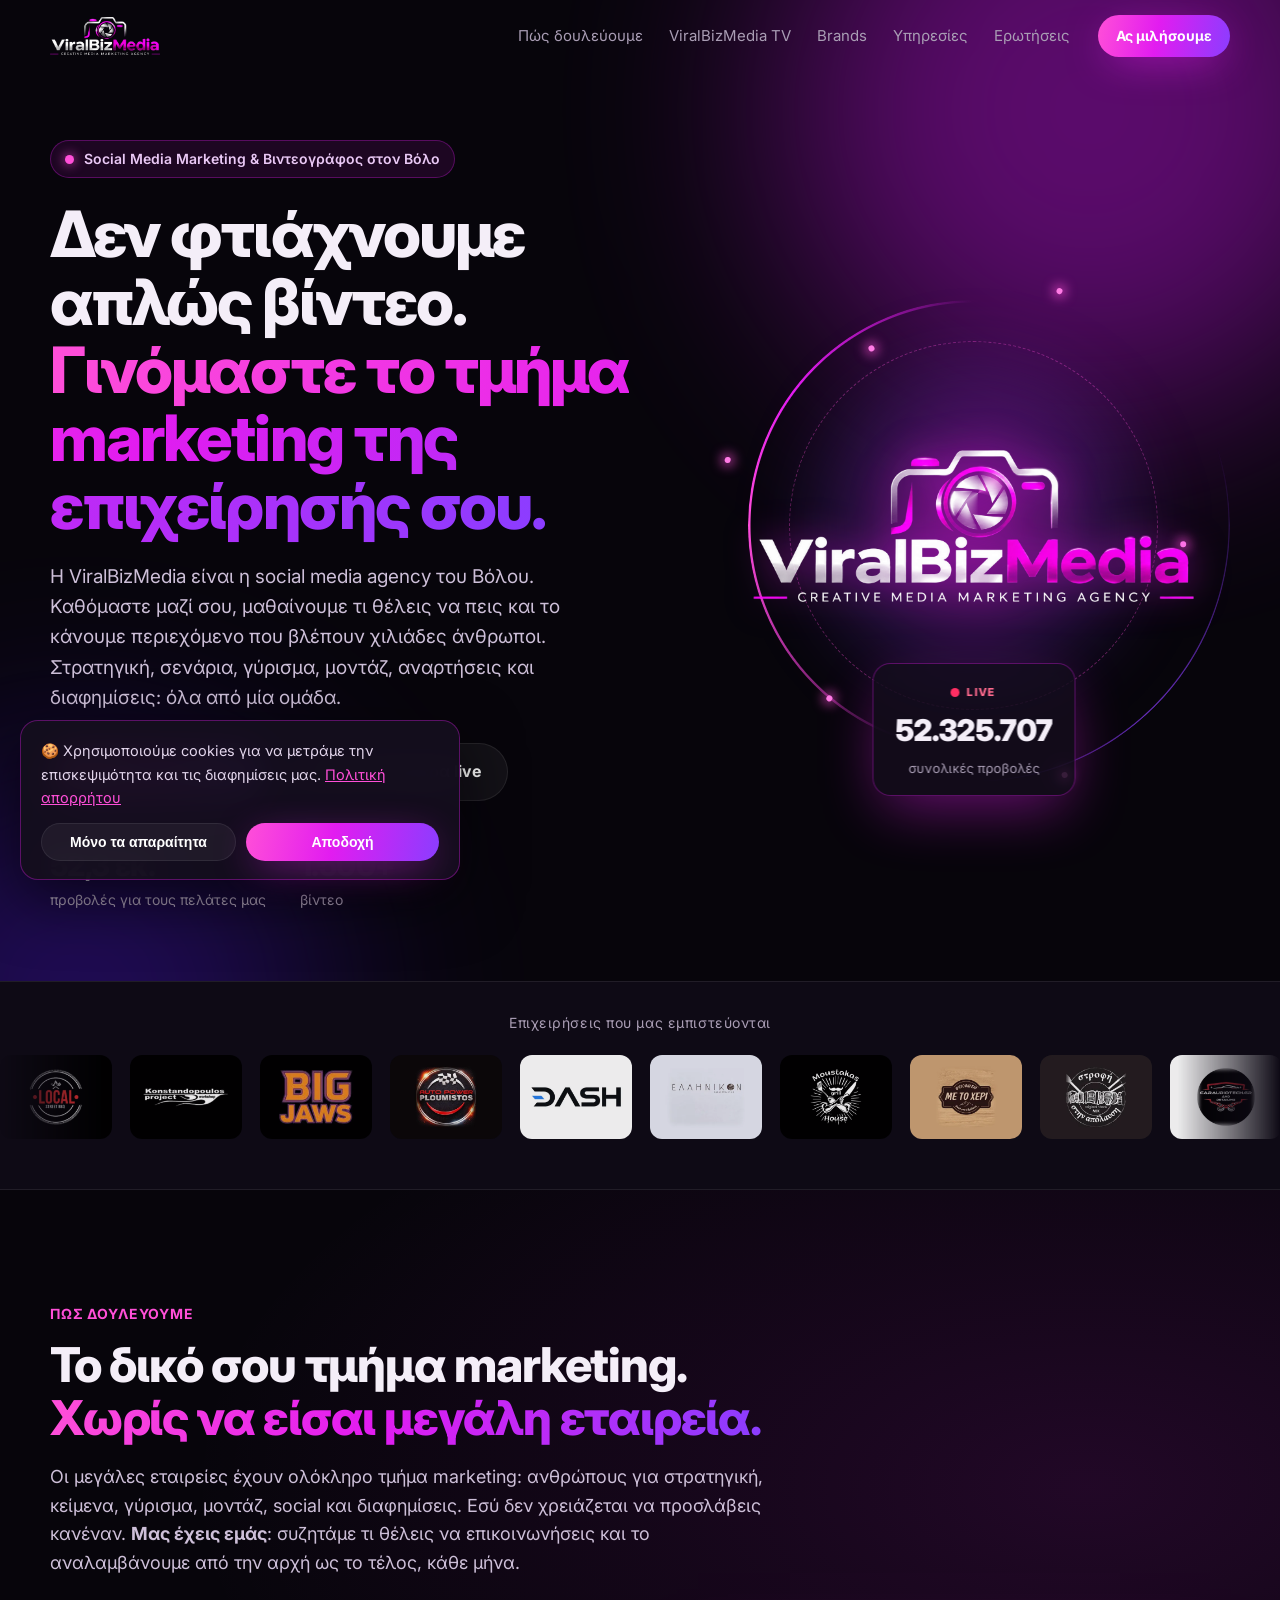
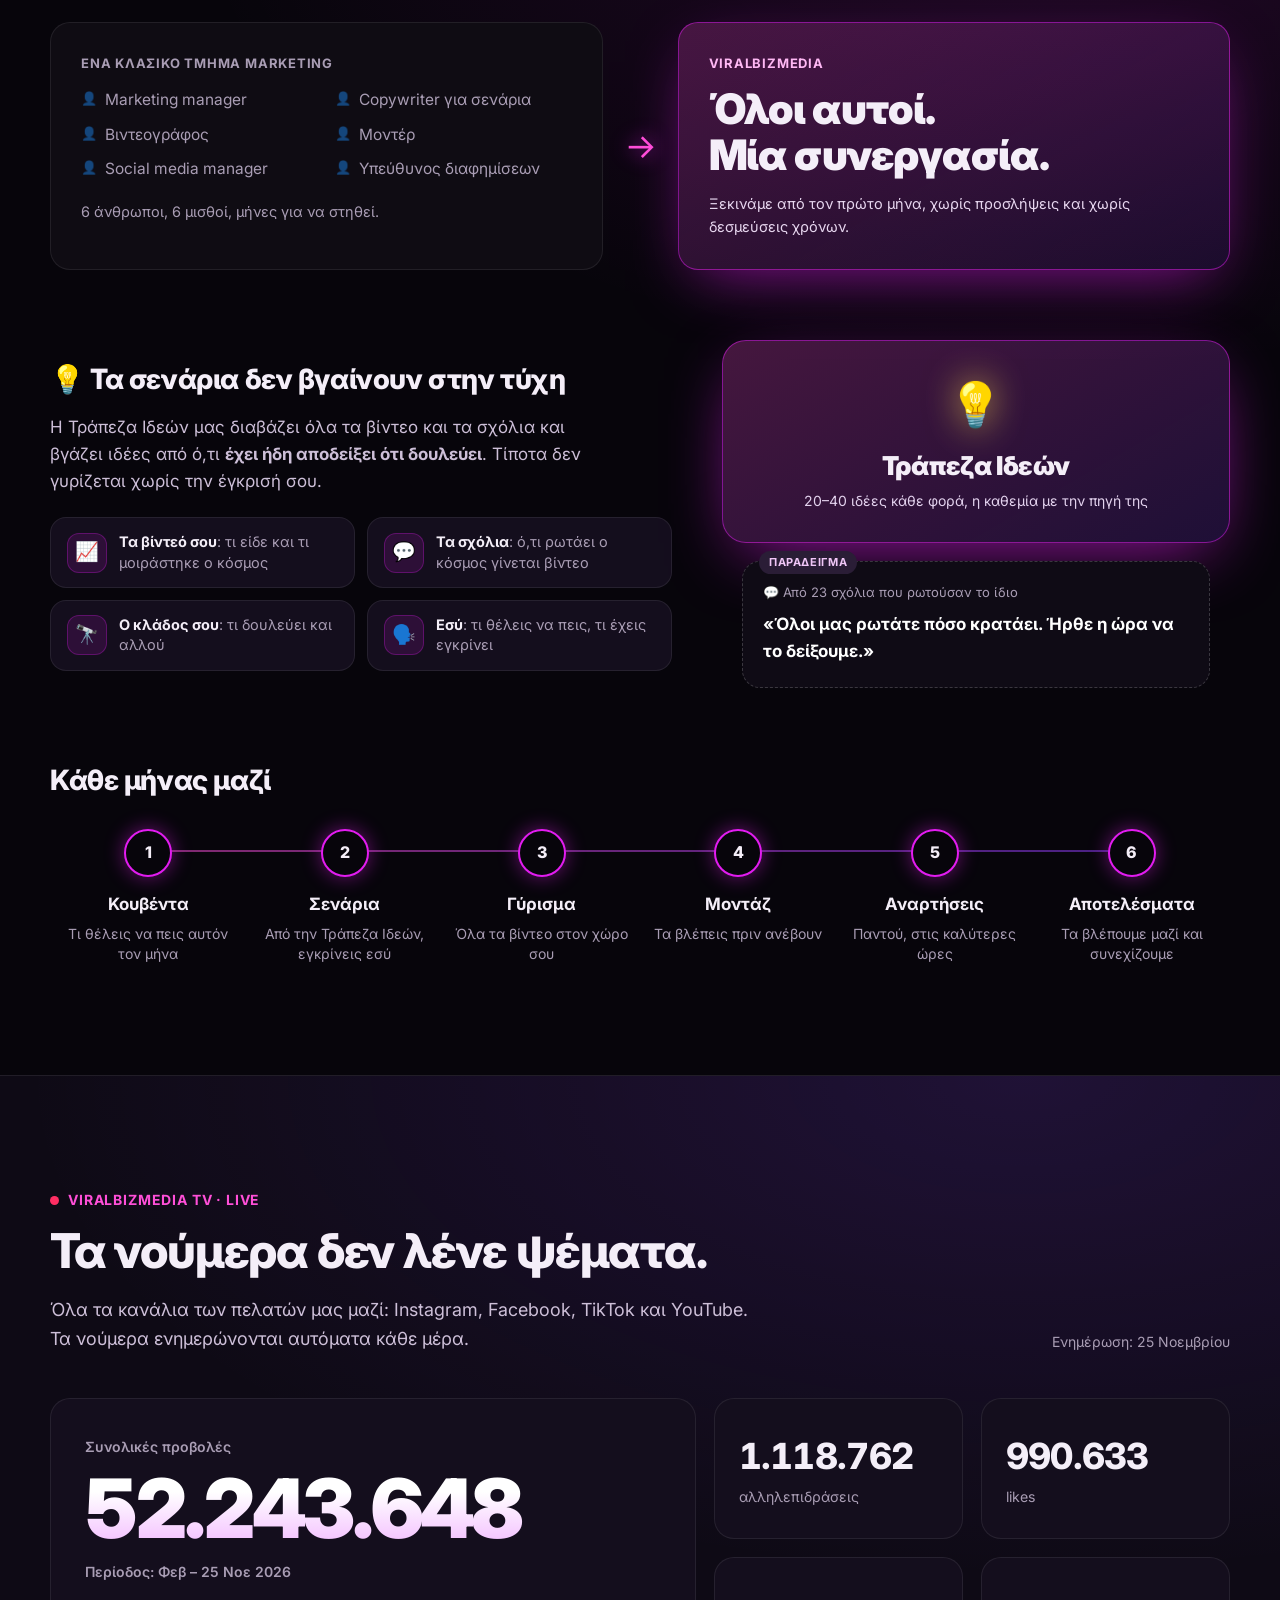
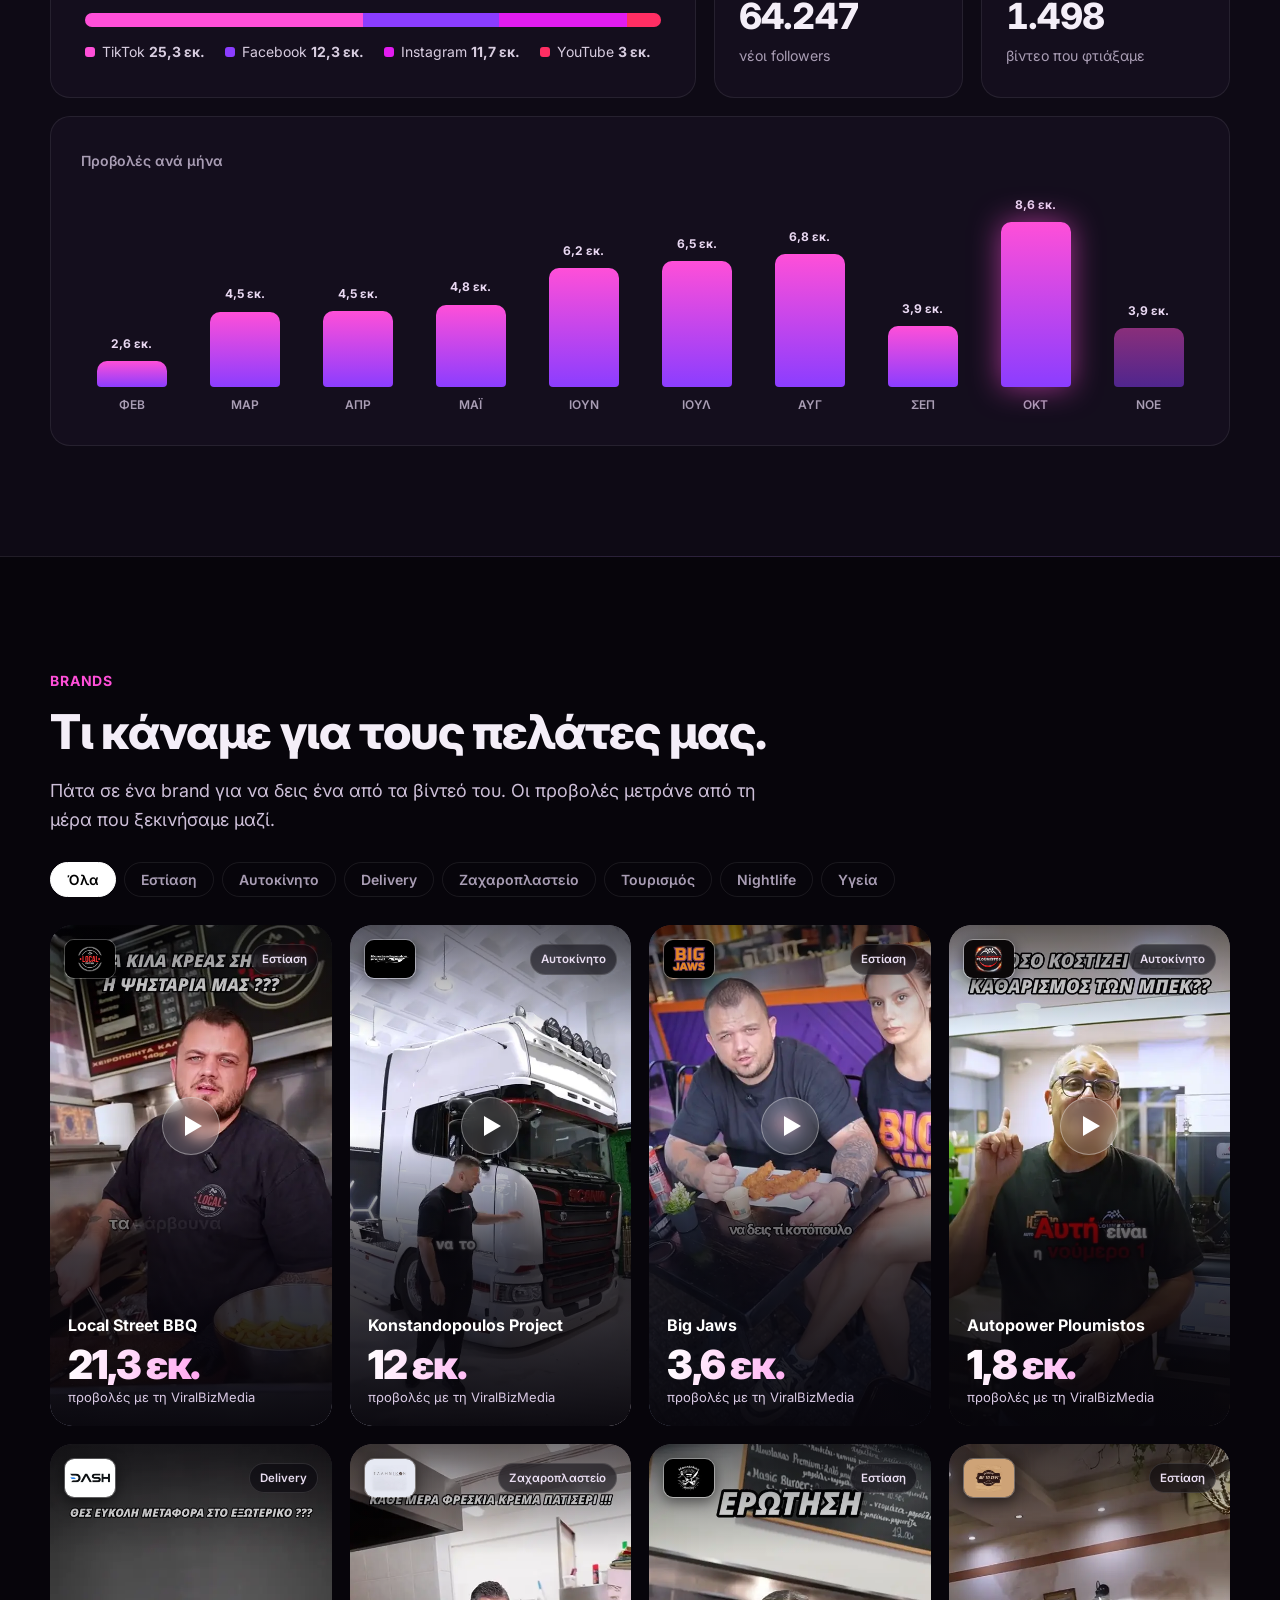
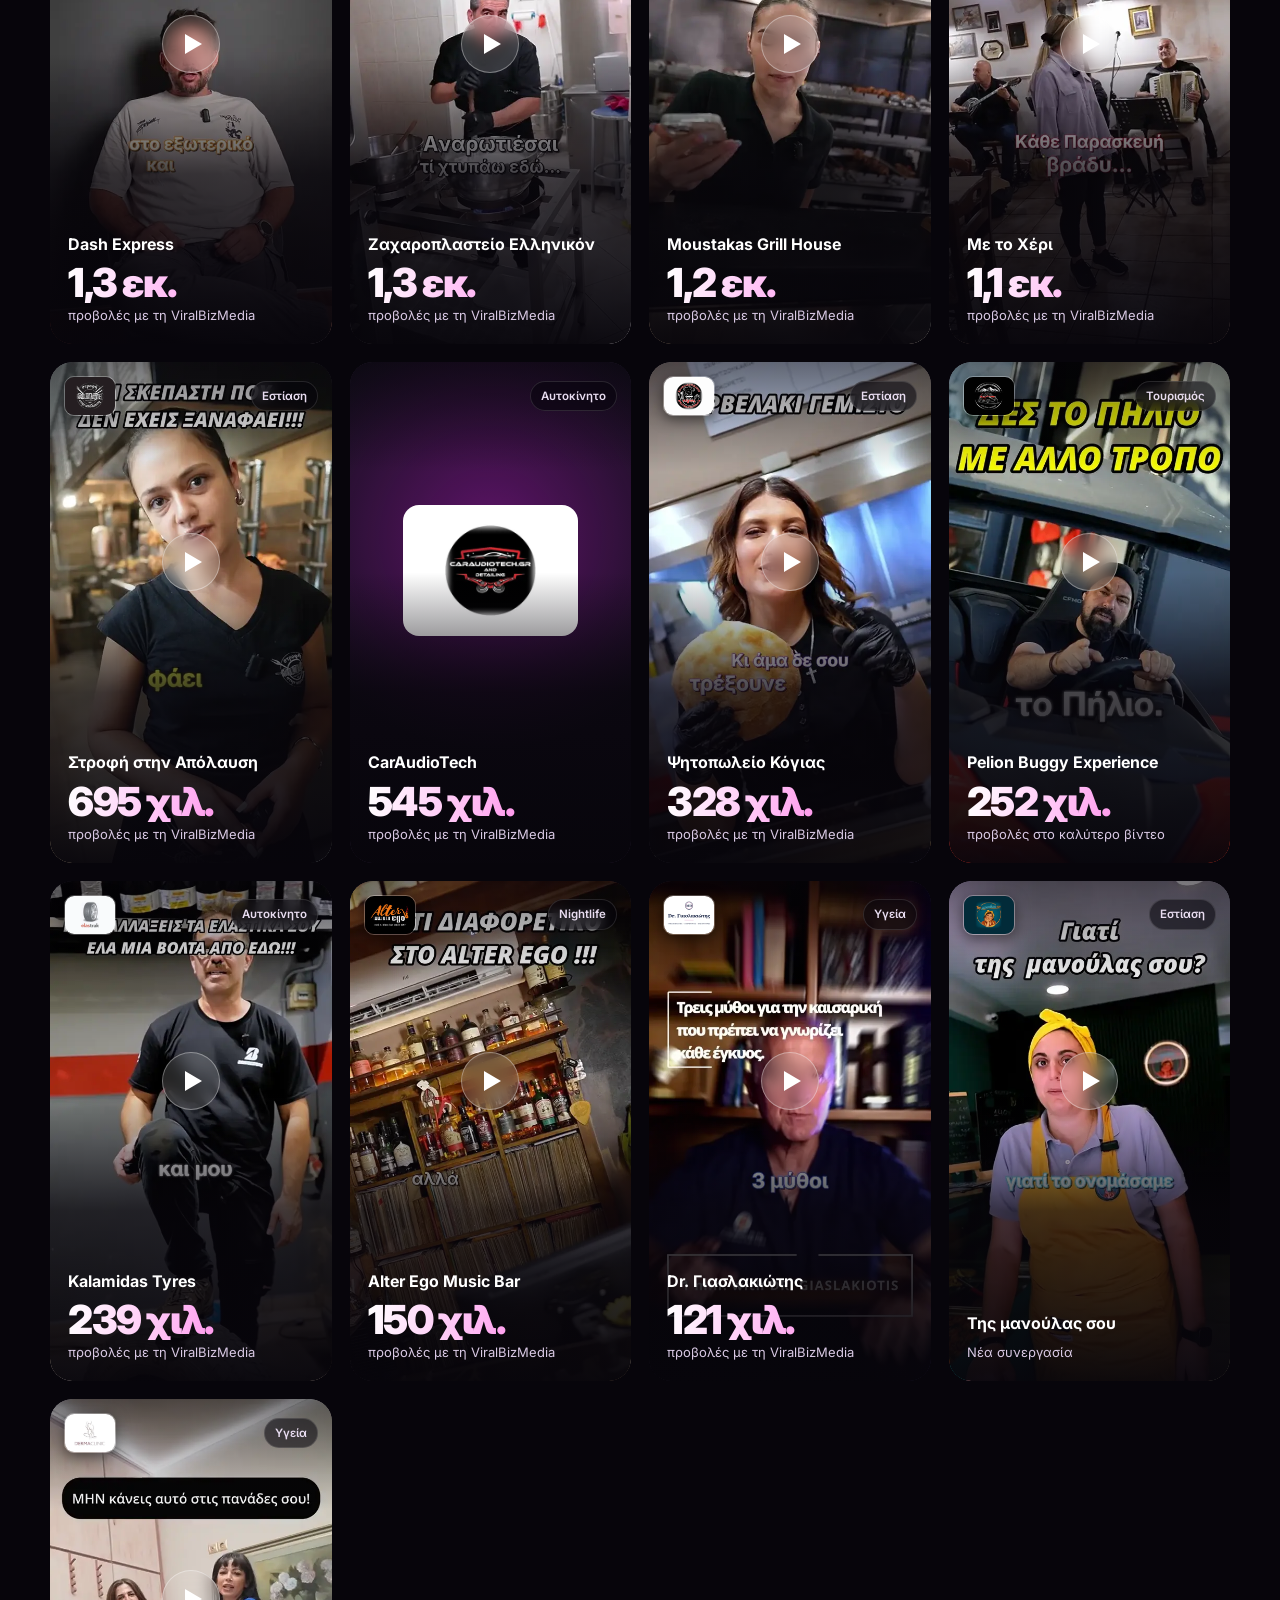
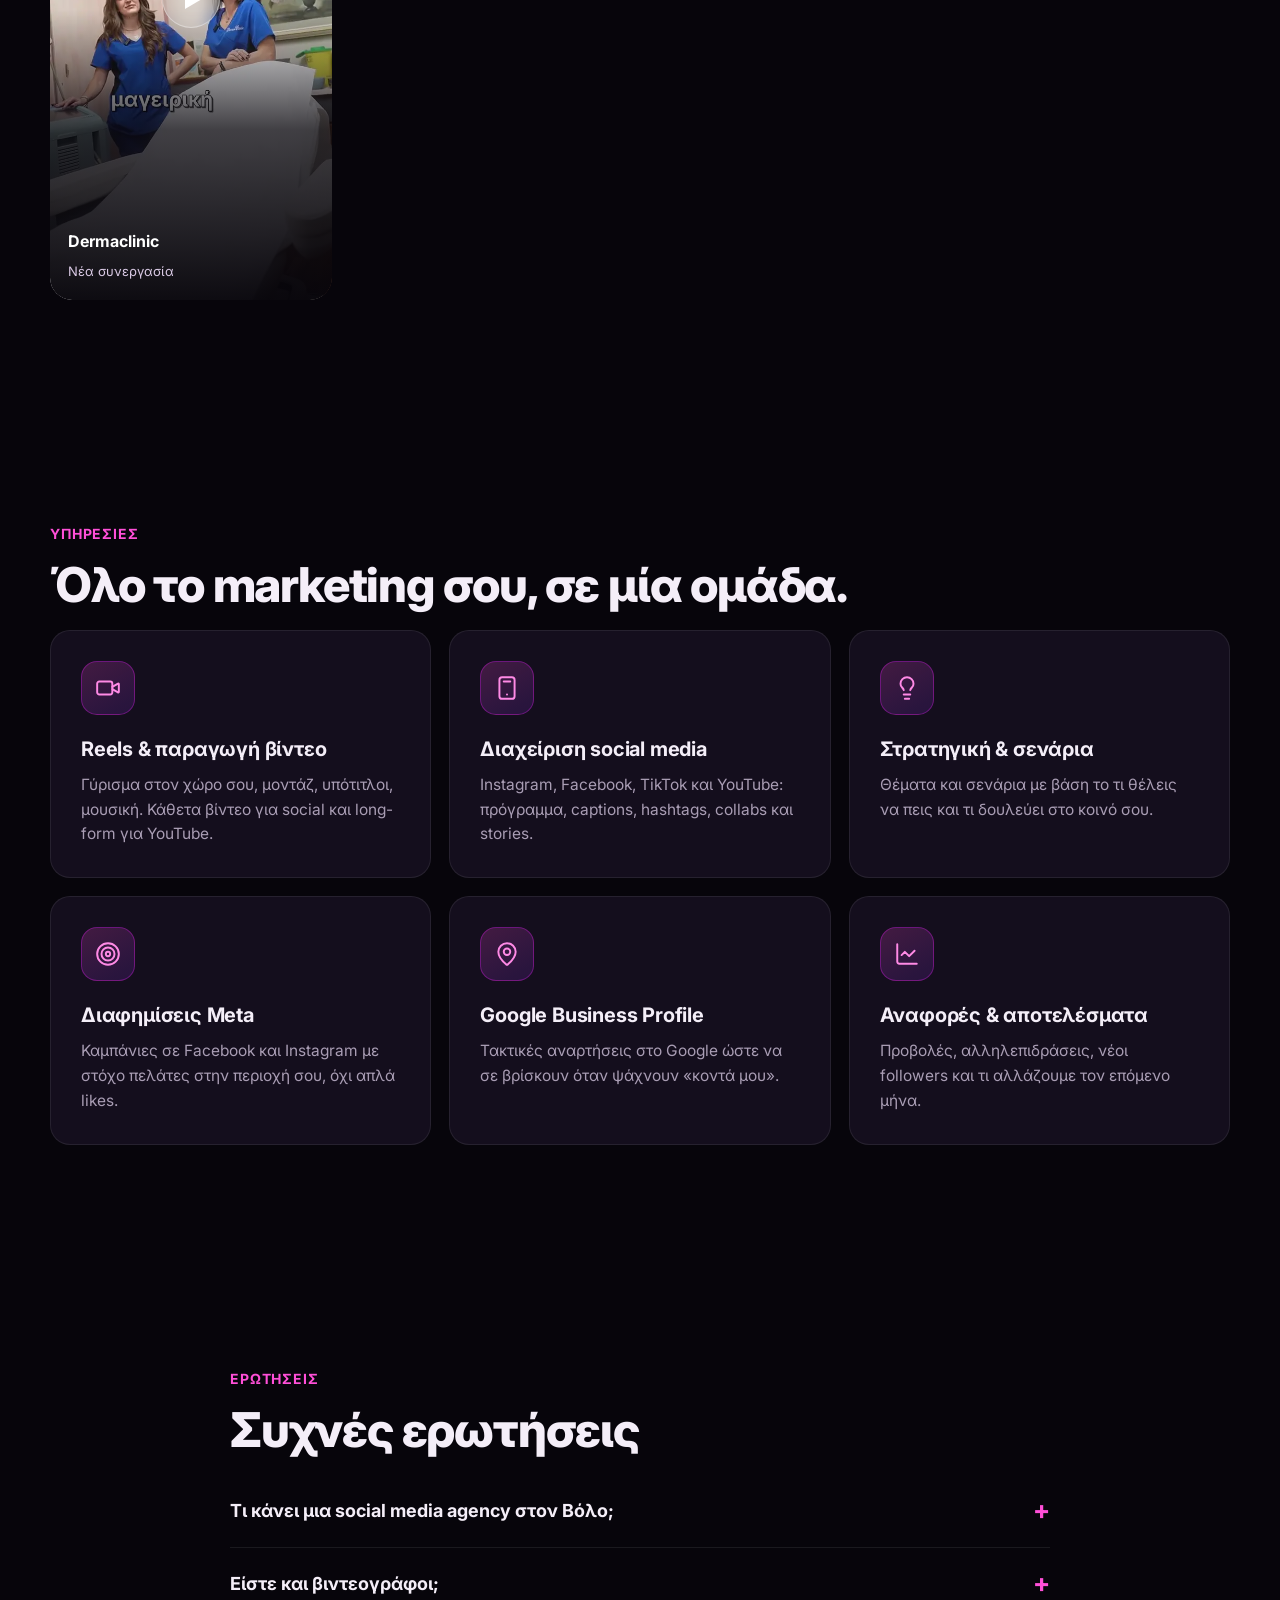
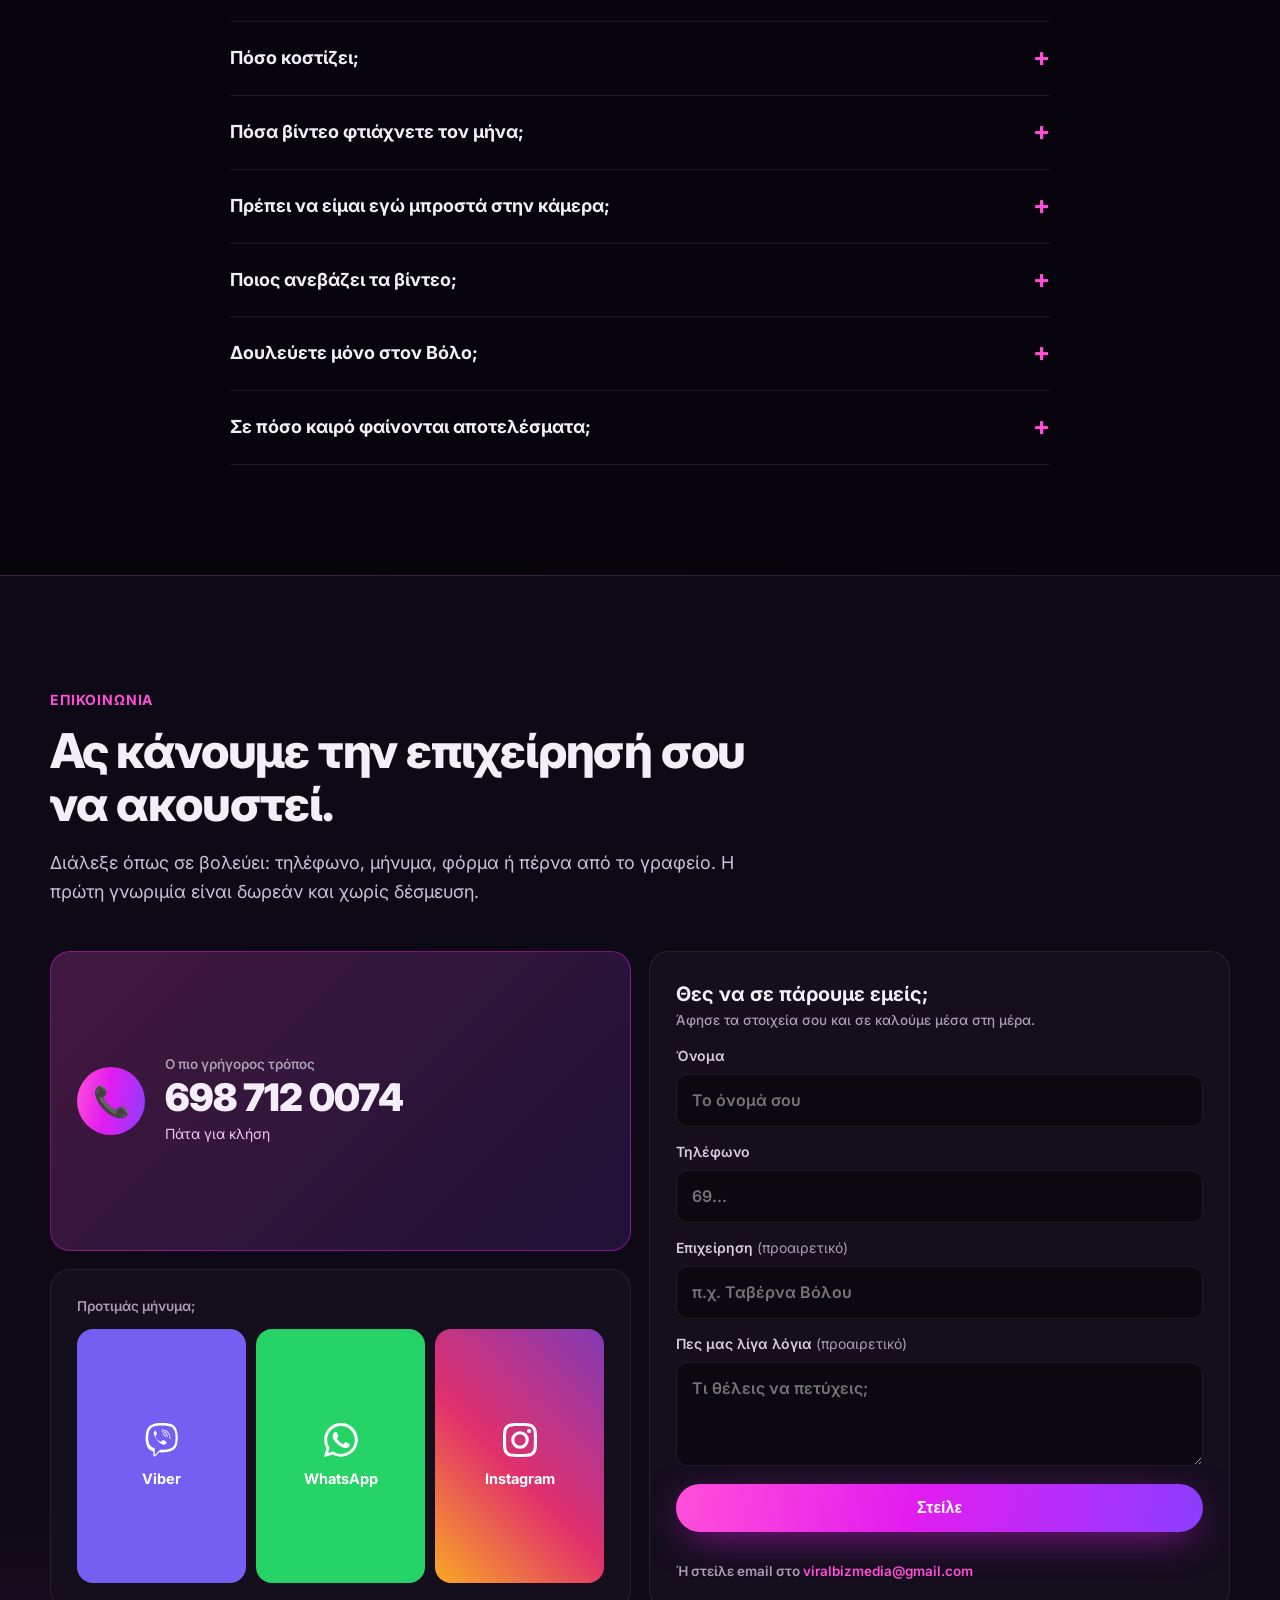
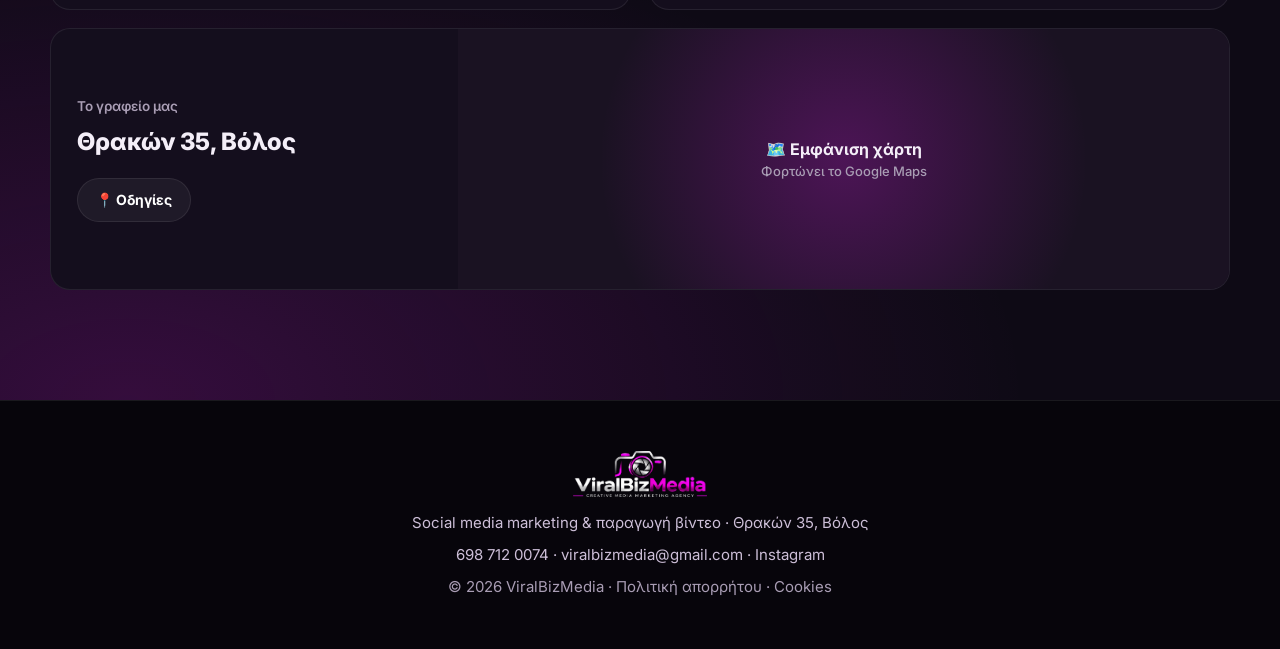
==== commit a50df471: "Μία ενότητα «Πώς δουλεύουμε»: εξωτερικό τμήμα marketing + σενάρια + μηνιαίος κύκλος" ====
--- a/index.html
+++ b/index.html
@@ -25,7 +25,7 @@
 <link rel="preconnect" href="https://fonts.gstatic.com" crossorigin>
 <link href="https://fonts.googleapis.com/css2?family=Inter:wght@400;500;600;700;800;900&display=swap" rel="stylesheet">
 <script src="js/consent.js?v=1"></script>
-<link rel="stylesheet" href="css/site.css?v=10">
+<link rel="stylesheet" href="css/site.css?v=11">
 <script type="application/ld+json">
 [
  {
@@ -170,7 +170,6 @@
     <a href="#top" class="brand" aria-label="ViralBizMedia αρχική"><img src="media/logo-alpha.webp" alt="ViralBizMedia" width="145" height="50"></a>
     <nav class="links" aria-label="Κύριο μενού">
       <a href="#approach">Πώς δουλεύουμε</a>
-      <a href="#ideas">Σενάρια</a>
       <a href="#tv">ViralBizMedia TV</a>
       <a href="#brands">Brands</a>
       <a href="#services">Υπηρεσίες</a>
@@ -226,69 +225,68 @@
   <div class="marquee"><div class="track" id="logoTrack"></div></div>
 </section>
 
-<!-- APPROACH -->
-<section class="sec" id="approach">
+<!-- HOW WE WORK -->
+<section class="sec how" id="approach">
   <div class="wrap">
-    <p class="kicker">Ο τρόπος μας</p>
-    <h2>Ένα βίντεο δεν είναι στρατηγική.</h2>
-    <p class="sec-lead">Οι περισσότεροι σου πουλάνε ένα βίντεο. Εμείς δουλεύουμε σαν <b>το εξωτερικό τμήμα marketing</b> της επιχείρησής σου: συζητάμε τι θέλεις να επικοινωνήσεις, σε ποιον και γιατί, και χτίζουμε γύρω από αυτό κάθε μήνα.</p>
-
-    <div class="compare">
-      <div class="cmp cmp-no">
-        <h3>Ένα απλό βίντεο</h3>
+    <p class="kicker">Πώς δουλεύουμε</p>
+    <h2>Το δικό σου τμήμα marketing.<br><span class="grad">Χωρίς να είσαι μεγάλη εταιρεία.</span></h2>
+    <p class="sec-lead">Οι μεγάλες εταιρείες έχουν ολόκληρο τμήμα marketing: ανθρώπους για στρατηγική, κείμενα, γύρισμα, μοντάζ, social και διαφημίσεις. Εσύ δεν χρειάζεται να προσλάβεις κανέναν. <b>Μας έχεις εμάς</b>: συζητάμε τι θέλεις να επικοινωνήσεις και το αναλαμβάνουμε από την αρχή ως το τέλος, κάθε μήνα.</p>
+
+    <div class="dept">
+      <div class="dept-col dept-old">
+        <p class="dept-tag">Ένα κλασικό τμήμα marketing</p>
         <ul>
-          <li>Ένα γύρισμα, ένα αρχείο, τέλος</li>
-          <li>Γενικό μήνυμα που ταιριάζει σε όλους</li>
-          <li>Το ανεβάζεις μόνος σου, όποτε προλάβεις</li>
-          <li>Δεν ξέρεις τι έφερε</li>
+          <li>Marketing manager</li>
+          <li>Copywriter για σενάρια</li>
+          <li>Βιντεογράφος</li>
+          <li>Μοντέρ</li>
+          <li>Social media manager</li>
+          <li>Υπεύθυνος διαφημίσεων</li>
         </ul>
-      </div>
-      <div class="cmp cmp-yes">
-        <h3>Η ViralBizMedia</h3>
-        <ul>
-          <li>Σταθερή συνεργασία, μήνα με τον μήνα</li>
-          <li>Κουβέντα για το τι θέλεις να πεις, θέματα και σενάρια που εγκρίνεις</li>
-          <li>Αναρτήσεις σε Instagram, Facebook, TikTok, YouTube και Google, στις καλύτερες ώρες</li>
-          <li>Νούμερα κάθε μήνα: τι δούλεψε, τι αλλάζουμε</li>
+        <p class="dept-foot">6 άνθρωποι, 6 μισθοί, μήνες για να στηθεί.</p>
+      </div>
+      <div class="dept-arrow" aria-hidden="true">→</div>
+      <div class="dept-col dept-new">
+        <p class="dept-tag">ViralBizMedia</p>
+        <p class="dept-big">Όλοι αυτοί.<br>Μία συνεργασία.</p>
+        <p class="dept-foot">Ξεκινάμε από τον πρώτο μήνα, χωρίς προσλήψεις και χωρίς δεσμεύσεις χρόνων.</p>
+      </div>
+    </div>
+
+    <div class="ideas-in how-ideas">
+      <div>
+        <h3 class="how-h3">💡 Τα σενάρια δεν βγαίνουν στην τύχη</h3>
+        <p class="how-p">Η Τράπεζα Ιδεών μας διαβάζει όλα τα βίντεο και τα σχόλια και βγάζει ιδέες από ό,τι <b>έχει ήδη αποδείξει ότι δουλεύει</b>. Τίποτα δεν γυρίζεται χωρίς την έγκρισή σου.</p>
+        <ul class="srcs">
+          <li><span>📈</span><div><b>Τα βίντεό σου</b>: τι είδε και τι μοιράστηκε ο κόσμος</div></li>
+          <li><span>💬</span><div><b>Τα σχόλια</b>: ό,τι ρωτάει ο κόσμος γίνεται βίντεο</div></li>
+          <li><span>🔭</span><div><b>Ο κλάδος σου</b>: τι δουλεύει και αλλού</div></li>
+          <li><span>🗣️</span><div><b>Εσύ</b>: τι θέλεις να πεις, τι έχεις εγκρίνει</div></li>
         </ul>
       </div>
-    </div>
-
-    <div class="pillars">
-      <div class="pillar"><span class="num">01</span><h3>Ακούμε</h3><p>Κουβεντιάζουμε για την επιχείρηση, τους πελάτες σου και τι θέλεις να επικοινωνήσεις αυτόν τον μήνα.</p></div>
-      <div class="pillar"><span class="num">02</span><h3>Σχεδιάζουμε</h3><p>Θέματα και σενάρια από τα δεδομένα σου, όχι στην τύχη. Τίποτα δεν γυρίζεται χωρίς την έγκρισή σου.</p></div>
-      <div class="pillar"><span class="num">03</span><h3>Παράγουμε</h3><p>Γύρισμα στον χώρο σου, μοντάζ, υπότιτλοι και captions στη φωνή του brand σου.</p></div>
-      <div class="pillar"><span class="num">04</span><h3>Ανεβάζουμε &amp; μετράμε</h3><p>Πρόγραμμα αναρτήσεων σε όλα τα κανάλια και αναφορά με τα αποτελέσματα.</p></div>
-    </div>
-  </div>
-</section>
-
-<!-- IDEAS -->
-<section class="sec ideas" id="ideas">
-  <div class="wrap ideas-in">
-    <div>
-      <p class="kicker">💡 Η Τράπεζα Ιδεών μας</p>
-      <h2>Τα σενάριά μας δεν βγαίνουν στην τύχη.</h2>
-      <p class="sec-lead">Κάθε ιδέα βγαίνει από ό,τι <b>έχει ήδη αποδείξει ότι δουλεύει</b>, και τίποτα δεν γυρίζεται χωρίς την έγκρισή σου.</p>
-      <ul class="srcs">
-        <li><span>📈</span><div><b>Τα βίντεό σου</b>: τι είδε και τι μοιράστηκε ο κόσμος</div></li>
-        <li><span>💬</span><div><b>Τα σχόλια</b>: ό,τι ρωτάει ο κόσμος γίνεται βίντεο</div></li>
-        <li><span>🔭</span><div><b>Ο κλάδος σου</b>: τι δουλεύει και αλλού</div></li>
-        <li><span>🗣️</span><div><b>Εσύ</b>: τι θέλεις να πεις, τι έχεις εγκρίνει</div></li>
-      </ul>
-    </div>
-    <div class="bank">
-      <div class="bank-core">
-        <span class="bank-ico">💡</span>
-        <b>Τράπεζα Ιδεών</b>
-        <small>20–40 ιδέες κάθε φορά, η καθεμία με την πηγή της</small>
-      </div>
-      <div class="idea-eg" aria-label="Παράδειγμα ιδέας">
-        <span class="eg-tag">Παράδειγμα</span>
-        <p class="eg-src">💬 Από 23 σχόλια που ρωτούσαν το ίδιο</p>
-        <p class="eg-hook">«Όλοι μας ρωτάτε πόσο κρατάει. Ήρθε η ώρα να το δείξουμε.»</p>
-      </div>
-    </div>
+      <div class="bank">
+        <div class="bank-core">
+          <span class="bank-ico">💡</span>
+          <b>Τράπεζα Ιδεών</b>
+          <small>20–40 ιδέες κάθε φορά, η καθεμία με την πηγή της</small>
+        </div>
+        <div class="idea-eg" aria-label="Παράδειγμα ιδέας">
+          <span class="eg-tag">Παράδειγμα</span>
+          <p class="eg-src">💬 Από 23 σχόλια που ρωτούσαν το ίδιο</p>
+          <p class="eg-hook">«Όλοι μας ρωτάτε πόσο κρατάει. Ήρθε η ώρα να το δείξουμε.»</p>
+        </div>
+      </div>
+    </div>
+
+    <h3 class="how-h3 how-month">Κάθε μήνας μαζί</h3>
+    <ol class="steps">
+      <li><b>Κουβέντα</b><span>Τι θέλεις να πεις αυτόν τον μήνα</span></li>
+      <li><b>Σενάρια</b><span>Από την Τράπεζα Ιδεών, εγκρίνεις εσύ</span></li>
+      <li><b>Γύρισμα</b><span>Όλα τα βίντεο στον χώρο σου</span></li>
+      <li><b>Μοντάζ</b><span>Τα βλέπεις πριν ανέβουν</span></li>
+      <li><b>Αναρτήσεις</b><span>Παντού, στις καλύτερες ώρες</span></li>
+      <li><b>Αποτελέσματα</b><span>Τα βλέπουμε μαζί και συνεχίζουμε</span></li>
+    </ol>
   </div>
 </section>
 
@@ -350,22 +348,6 @@
       <div class="svc card"><div class="ico"><svg viewBox="0 0 24 24" aria-hidden="true"><path d="M20 10c0 5-5.5 10.2-7.4 11.8a1 1 0 0 1-1.2 0C9.5 20.2 4 15 4 10a8 8 0 0 1 16 0"/><circle cx="12" cy="10" r="3"/></svg></div><h3>Google Business Profile</h3><p>Τακτικές αναρτήσεις στο Google ώστε να σε βρίσκουν όταν ψάχνουν «κοντά μου».</p></div>
       <div class="svc card"><div class="ico"><svg viewBox="0 0 24 24" aria-hidden="true"><path d="M3 3v16a2 2 0 0 0 2 2h16"/><path d="m19 9-5 5-4-4-3 3"/></svg></div><h3>Αναφορές &amp; αποτελέσματα</h3><p>Προβολές, αλληλεπιδράσεις, νέοι followers και τι αλλάζουμε τον επόμενο μήνα.</p></div>
     </div>
-  </div>
-</section>
-
-<!-- PROCESS -->
-<section class="sec process" id="process">
-  <div class="wrap">
-    <p class="kicker">Από την πρώτη κουβέντα στην ανάρτηση</p>
-    <h2>Έτσι δουλεύουμε μαζί.</h2>
-    <ol class="steps">
-      <li><b>Γνωριμία</b><span>Μαθαίνουμε την επιχείρηση και τους στόχους σου</span></li>
-      <li><b>Σενάρια</b><span>Από την Τράπεζα Ιδεών, εγκρίνεις εσύ</span></li>
-      <li><b>Γύρισμα</b><span>Όλα τα βίντεο του μήνα στον χώρο σου</span></li>
-      <li><b>Μοντάζ</b><span>Τα βλέπεις πριν ανέβουν</span></li>
-      <li><b>Αναρτήσεις</b><span>Σε όλα τα κανάλια, στις καλύτερες ώρες</span></li>
-      <li><b>Αποτελέσματα</b><span>Τα βλέπουμε μαζί και πάμε για τον επόμενο μήνα</span></li>
-    </ol>
   </div>
 </section>
 
@@ -460,6 +442,6 @@
   <p id="playerCap"></p>
 </dialog>
 
-<script src="js/site.js?v=10" defer></script>
+<script src="js/site.js?v=11" defer></script>
 </body>
 </html>
--- a/css/site.css
+++ b/css/site.css
@@ -117,6 +117,26 @@
 .pillar .num{font-weight:800;font-size:14px;color:var(--pink2)}
 .pillar h3{margin:8px 0}
 .pillar p{color:var(--mut);font-size:15px}
+
+/* how we work (ενιαία ενότητα) */
+.how{background:radial-gradient(900px 480px at 85% 20%,rgba(226,28,240,.12),transparent),var(--bg)}
+.dept{display:grid;grid-template-columns:1fr auto 1fr;gap:22px;align-items:stretch;margin-bottom:70px}
+.dept-col{border-radius:var(--r);padding:30px;border:1px solid var(--line)}
+.dept-old{background:#0f0c13}
+.dept-old ul{list-style:none;display:grid;grid-template-columns:1fr 1fr;gap:10px 18px;margin:14px 0 18px}
+.dept-old li{position:relative;padding-left:24px;color:var(--mut);font-size:15.5px}
+.dept-old li::before{content:"👤";position:absolute;left:0;font-size:13px;opacity:.55}
+.dept-new{background:linear-gradient(150deg,rgba(255,79,216,.22),rgba(139,61,255,.12));border-color:rgba(226,28,240,.5);box-shadow:0 20px 60px -20px rgba(226,28,240,.6);display:flex;flex-direction:column;justify-content:center}
+.dept-tag{font-size:13px;font-weight:700;letter-spacing:.06em;text-transform:uppercase;color:var(--mut)}
+.dept-new .dept-tag{color:#ffb8f4}
+.dept-big{font-size:clamp(30px,3.4vw,42px);font-weight:900;line-height:1.1;letter-spacing:-.025em;margin:12px 0 14px}
+.dept-foot{font-size:14.5px;color:var(--mut)}
+.dept-new .dept-foot{color:#e7d6ef}
+.dept-arrow{align-self:center;font-size:34px;color:var(--pink2);text-shadow:0 0 20px rgba(226,28,240,.8)}
+.how-ideas{margin-bottom:70px}
+.how-h3{font-size:clamp(22px,2.4vw,28px);font-weight:800;letter-spacing:-.015em;margin-bottom:12px}
+.how-p{color:#cdbfd8;font-size:17px;margin-bottom:22px;max-width:560px}
+.how-month{margin-bottom:26px}
 
 /* ideas */
 .ideas{background:radial-gradient(800px 420px at 85% 40%,rgba(226,28,240,.13),transparent),var(--bg)}
@@ -300,6 +320,8 @@
 
 /* responsive */
 @media (max-width:1000px){
+  .dept{grid-template-columns:1fr}
+  .dept-arrow{transform:rotate(90deg);justify-self:center}
   .ideas-in{grid-template-columns:1fr;gap:34px}
   .contact-grid{grid-template-columns:1fr;grid-template-areas:"call" "msg" "form" "place"}
   .ct-place{grid-template-columns:1fr}
@@ -323,6 +345,8 @@
   .nav.open .burger span:last-child{transform:translateY(-4px) rotate(-45deg)}
 }
 @media (max-width:640px){
+  .dept-old ul{grid-template-columns:1fr}
+  .dept{margin-bottom:50px}.how-ideas{margin-bottom:50px}
   .srcs{grid-template-columns:1fr}
   .ct{padding:20px}
   .ct-ico{width:56px;height:56px;font-size:24px}
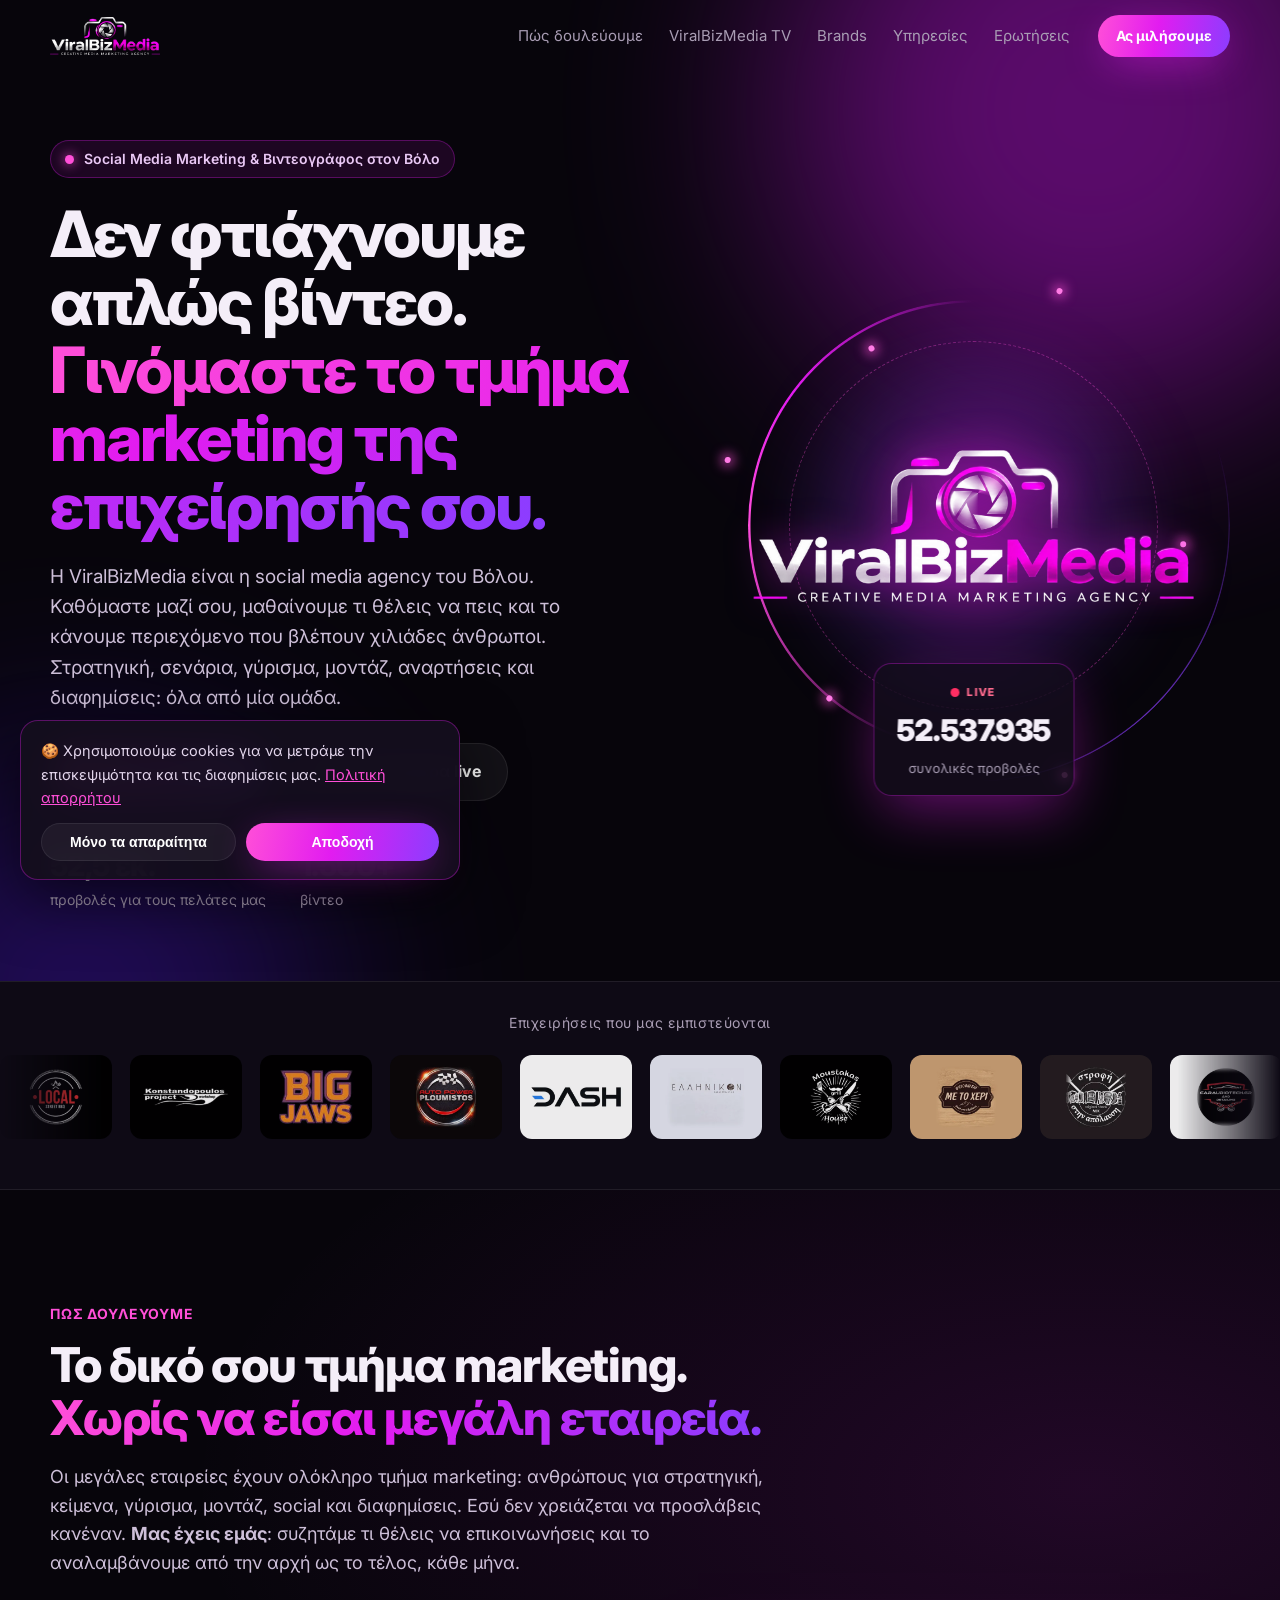
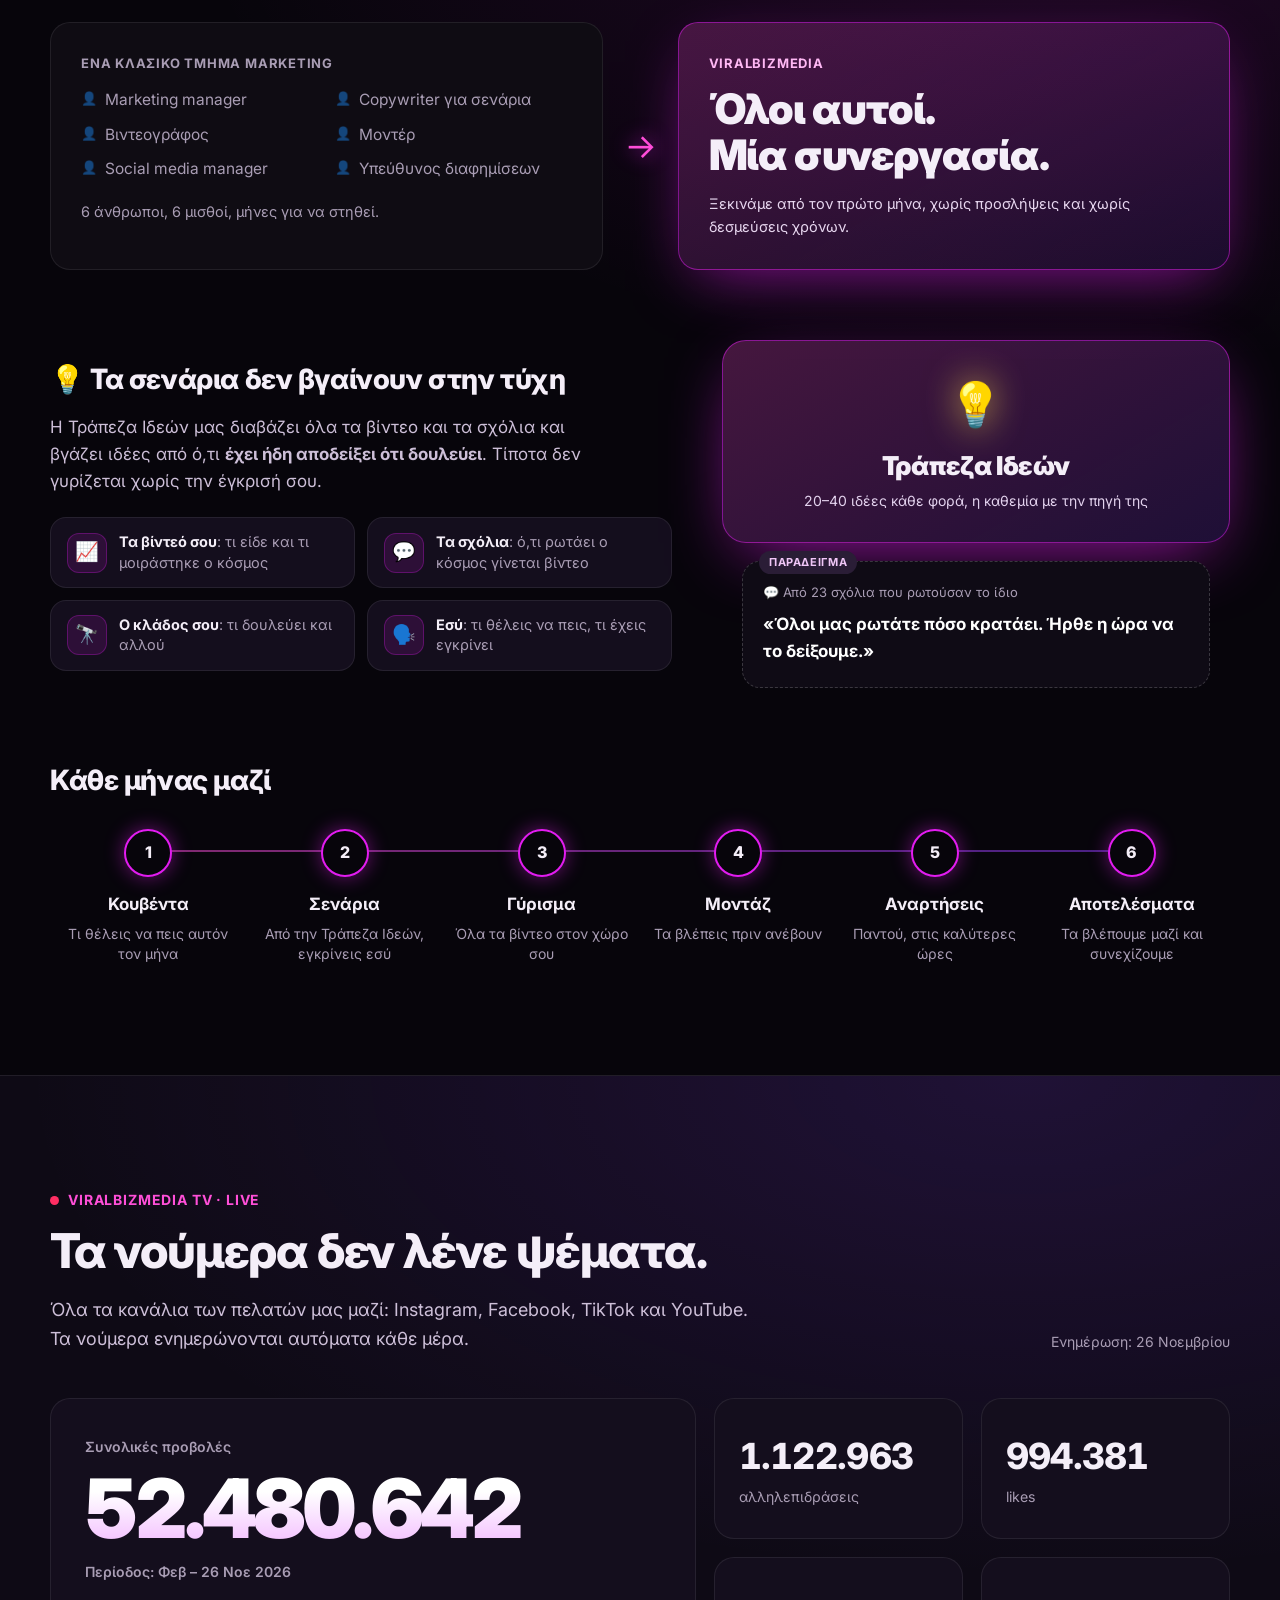
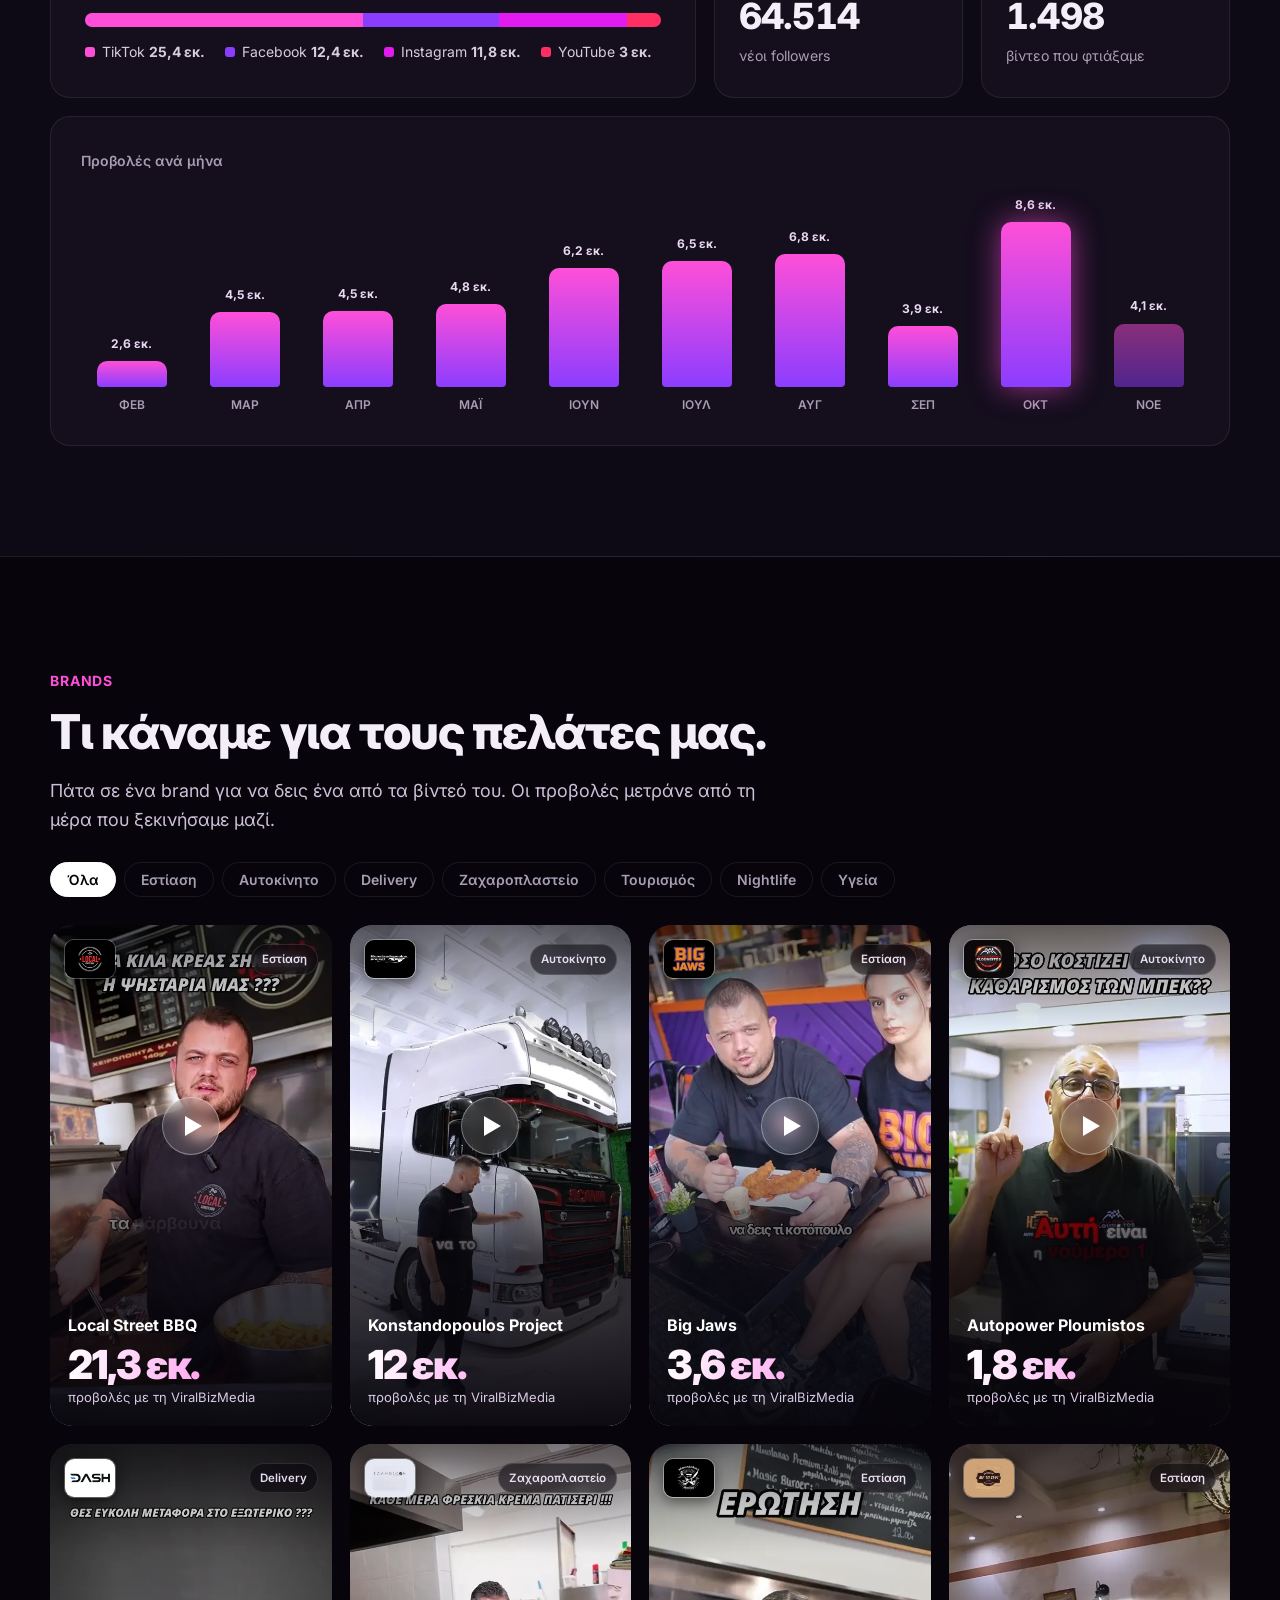
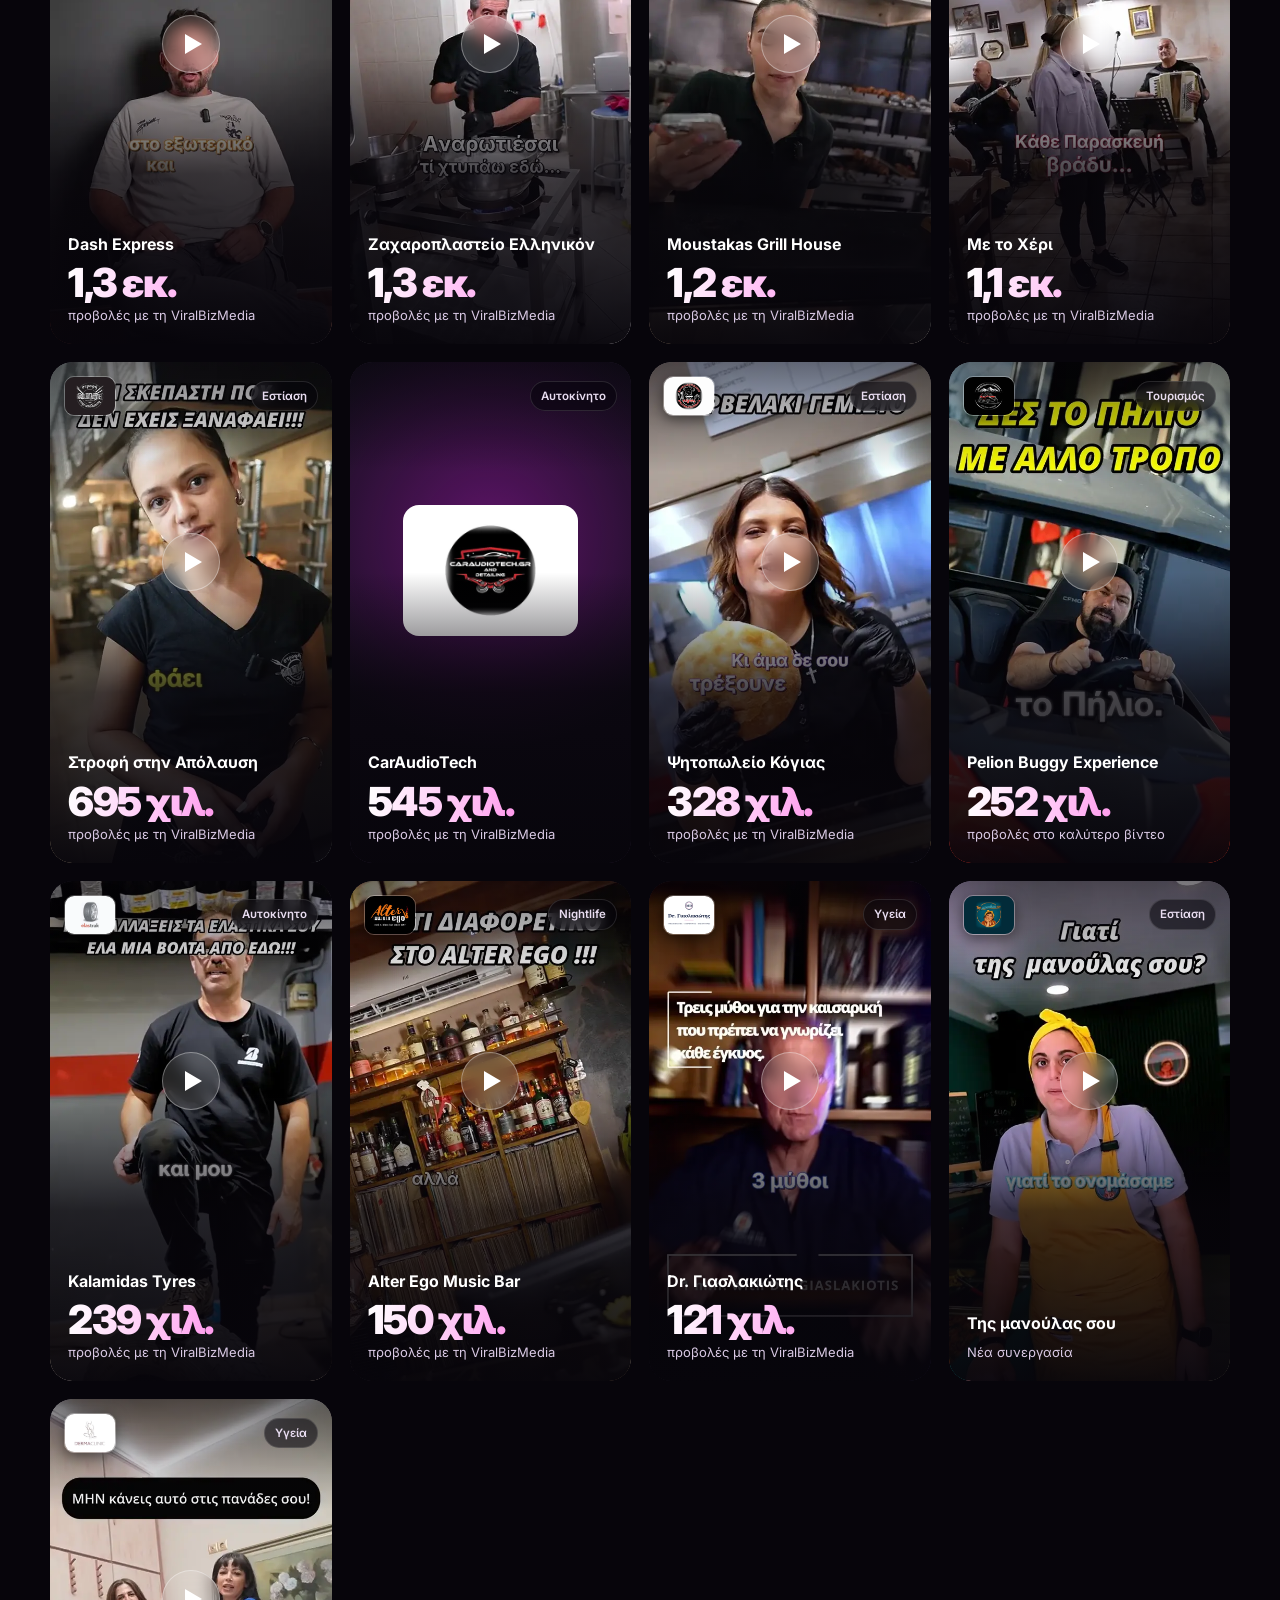
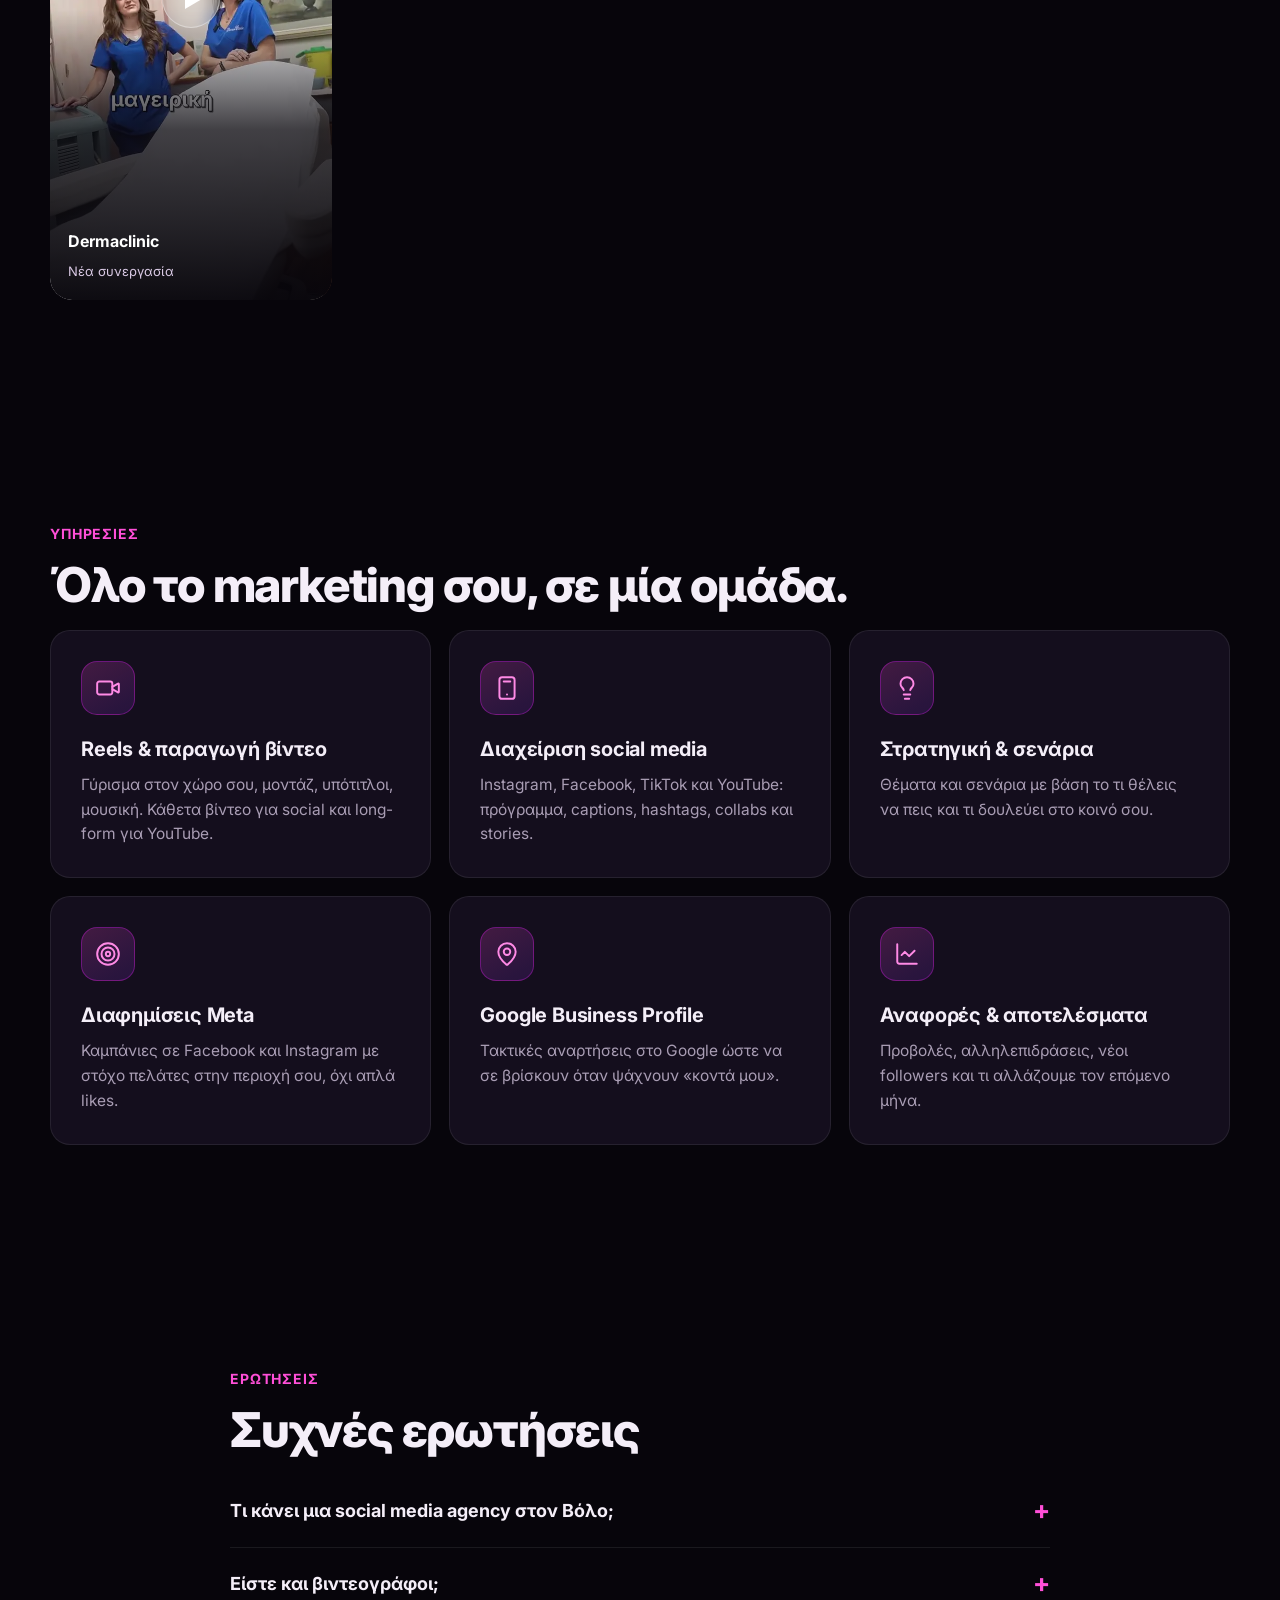
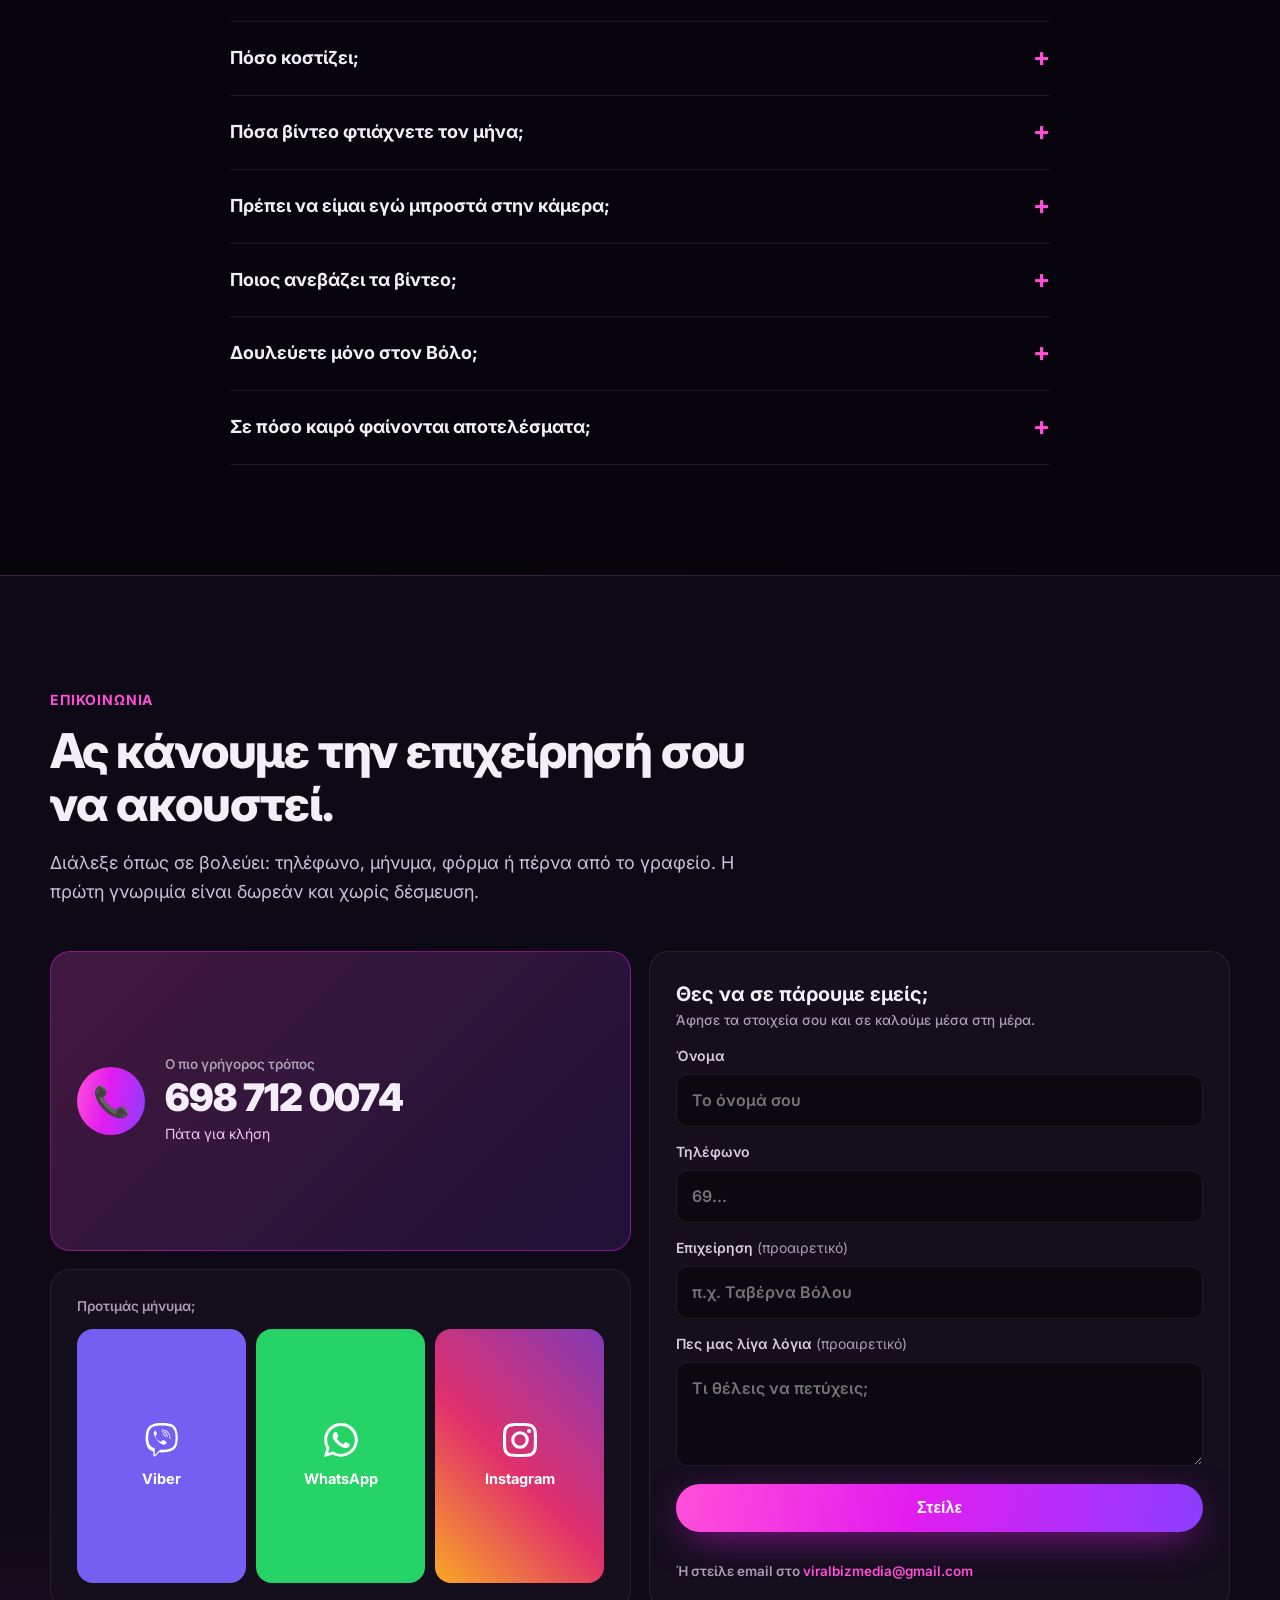
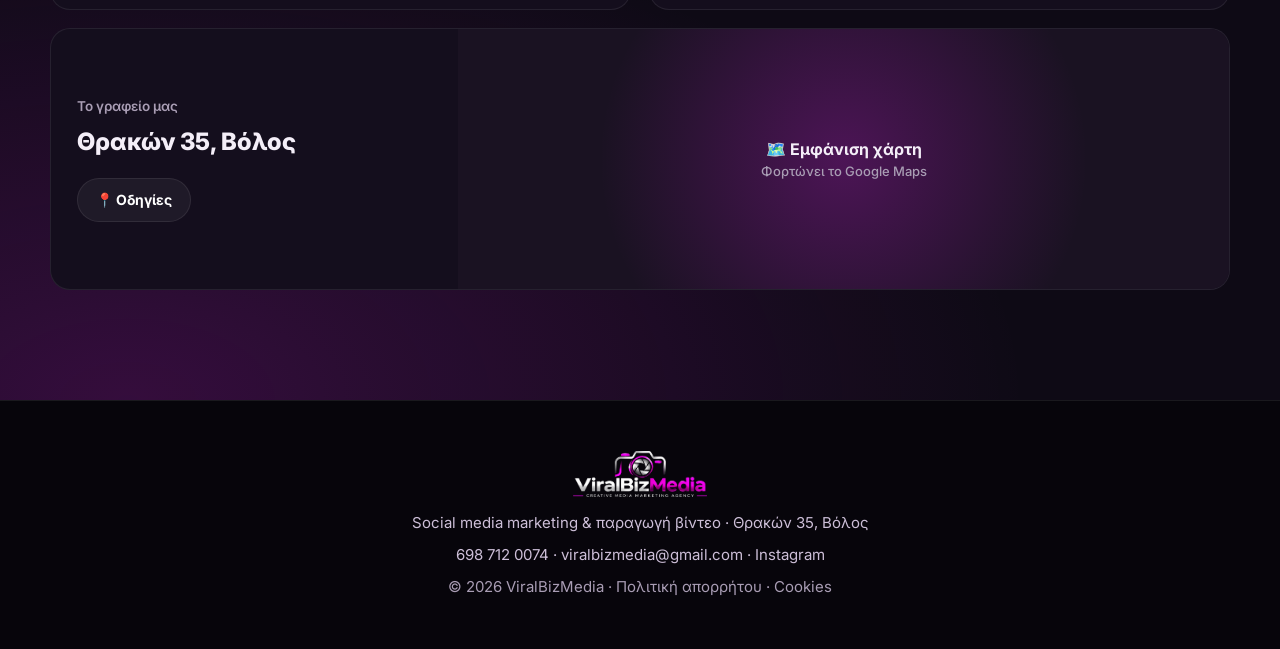
==== commit 3c0b6703: "Favicon από το νέο logo (κάμερα) για Google και browsers Co-Authored-By: Claude Opus 5.5 <noreply@an" ====
--- a/index.html
+++ b/index.html
@@ -20,7 +20,10 @@
 <meta name="twitter:card" content="summary_large_image">
 <meta name="geo.region" content="GR-43">
 <meta name="geo.placename" content="Βόλος">
-<link rel="icon" href="media/favicon.png">
+<link rel="icon" href="/favicon.ico" sizes="48x48">
+<link rel="icon" type="image/png" sizes="192x192" href="/media/icon-192.png">
+<link rel="icon" type="image/png" sizes="96x96" href="/media/icon-96.png">
+<link rel="apple-touch-icon" href="/media/apple-touch-icon.png">
 <link rel="preconnect" href="https://fonts.googleapis.com">
 <link rel="preconnect" href="https://fonts.gstatic.com" crossorigin>
 <link href="https://fonts.googleapis.com/css2?family=Inter:wght@400;500;600;700;800;900&display=swap" rel="stylesheet">
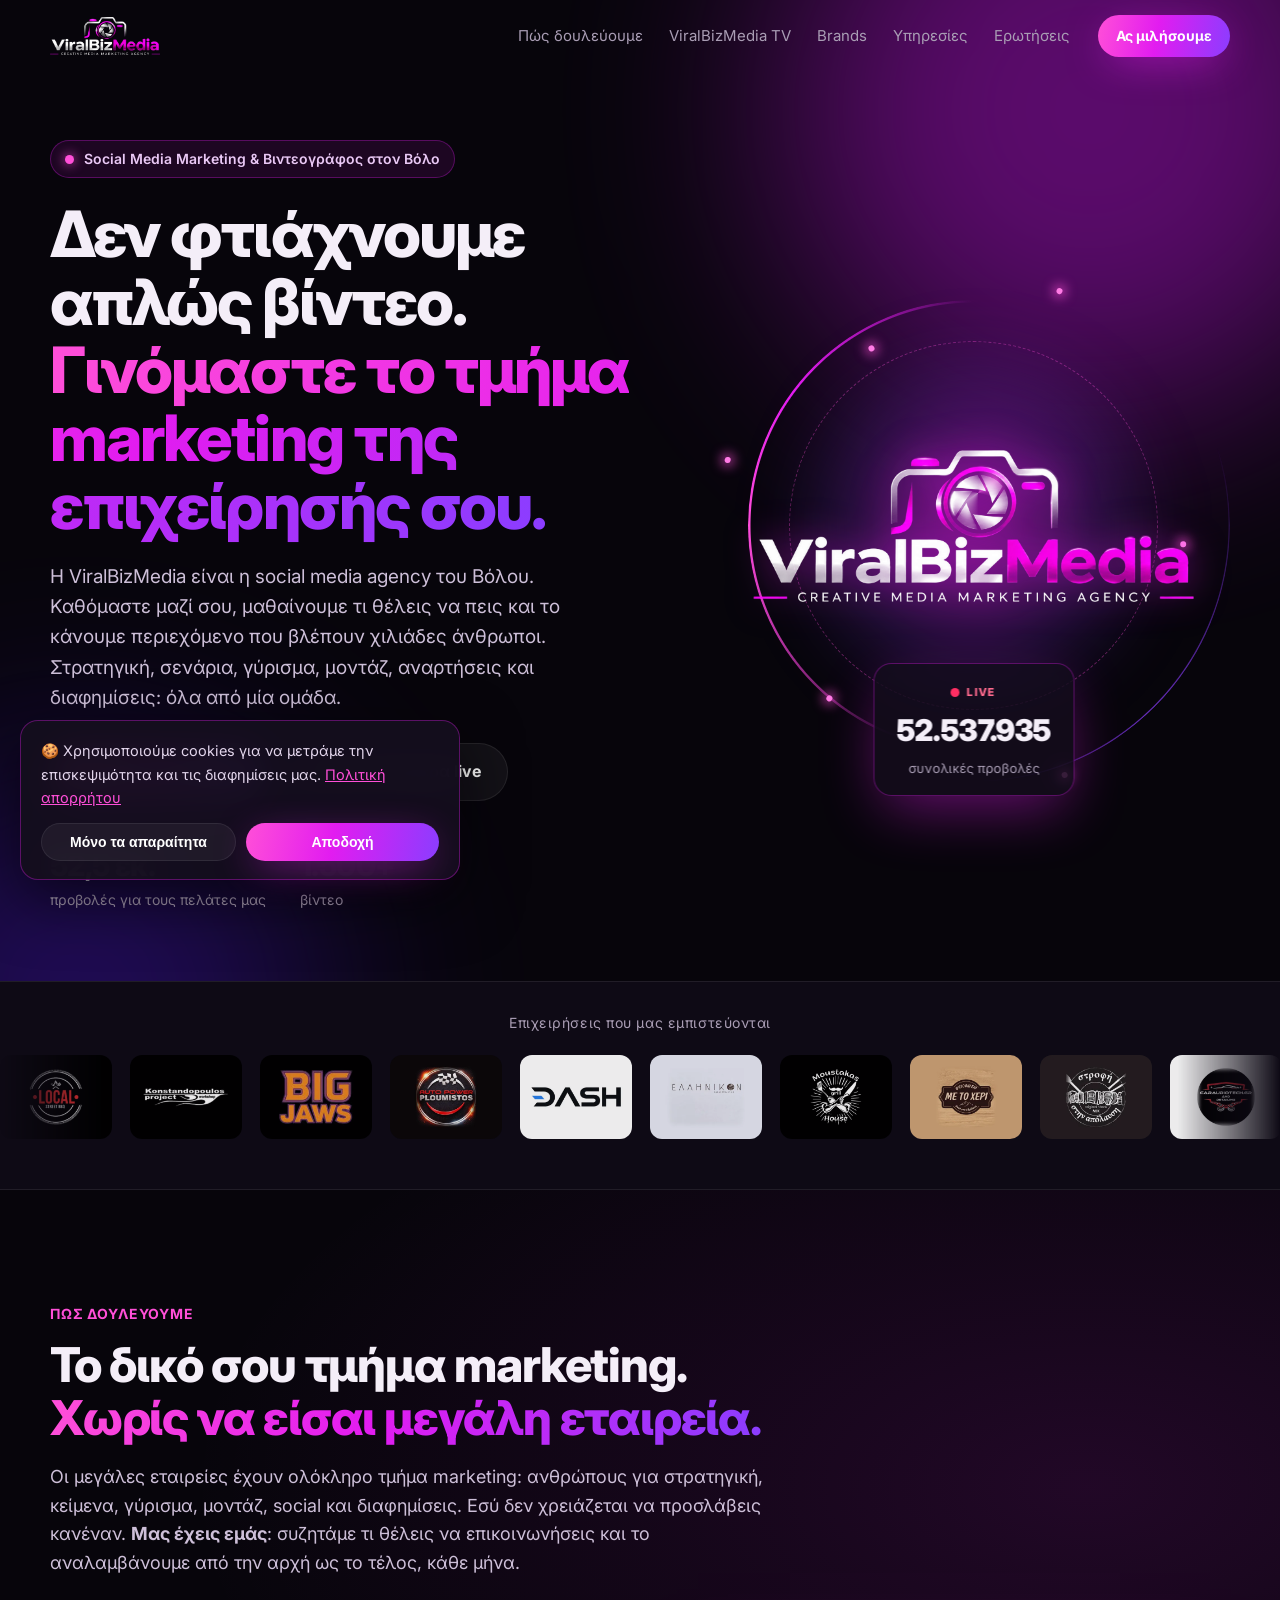
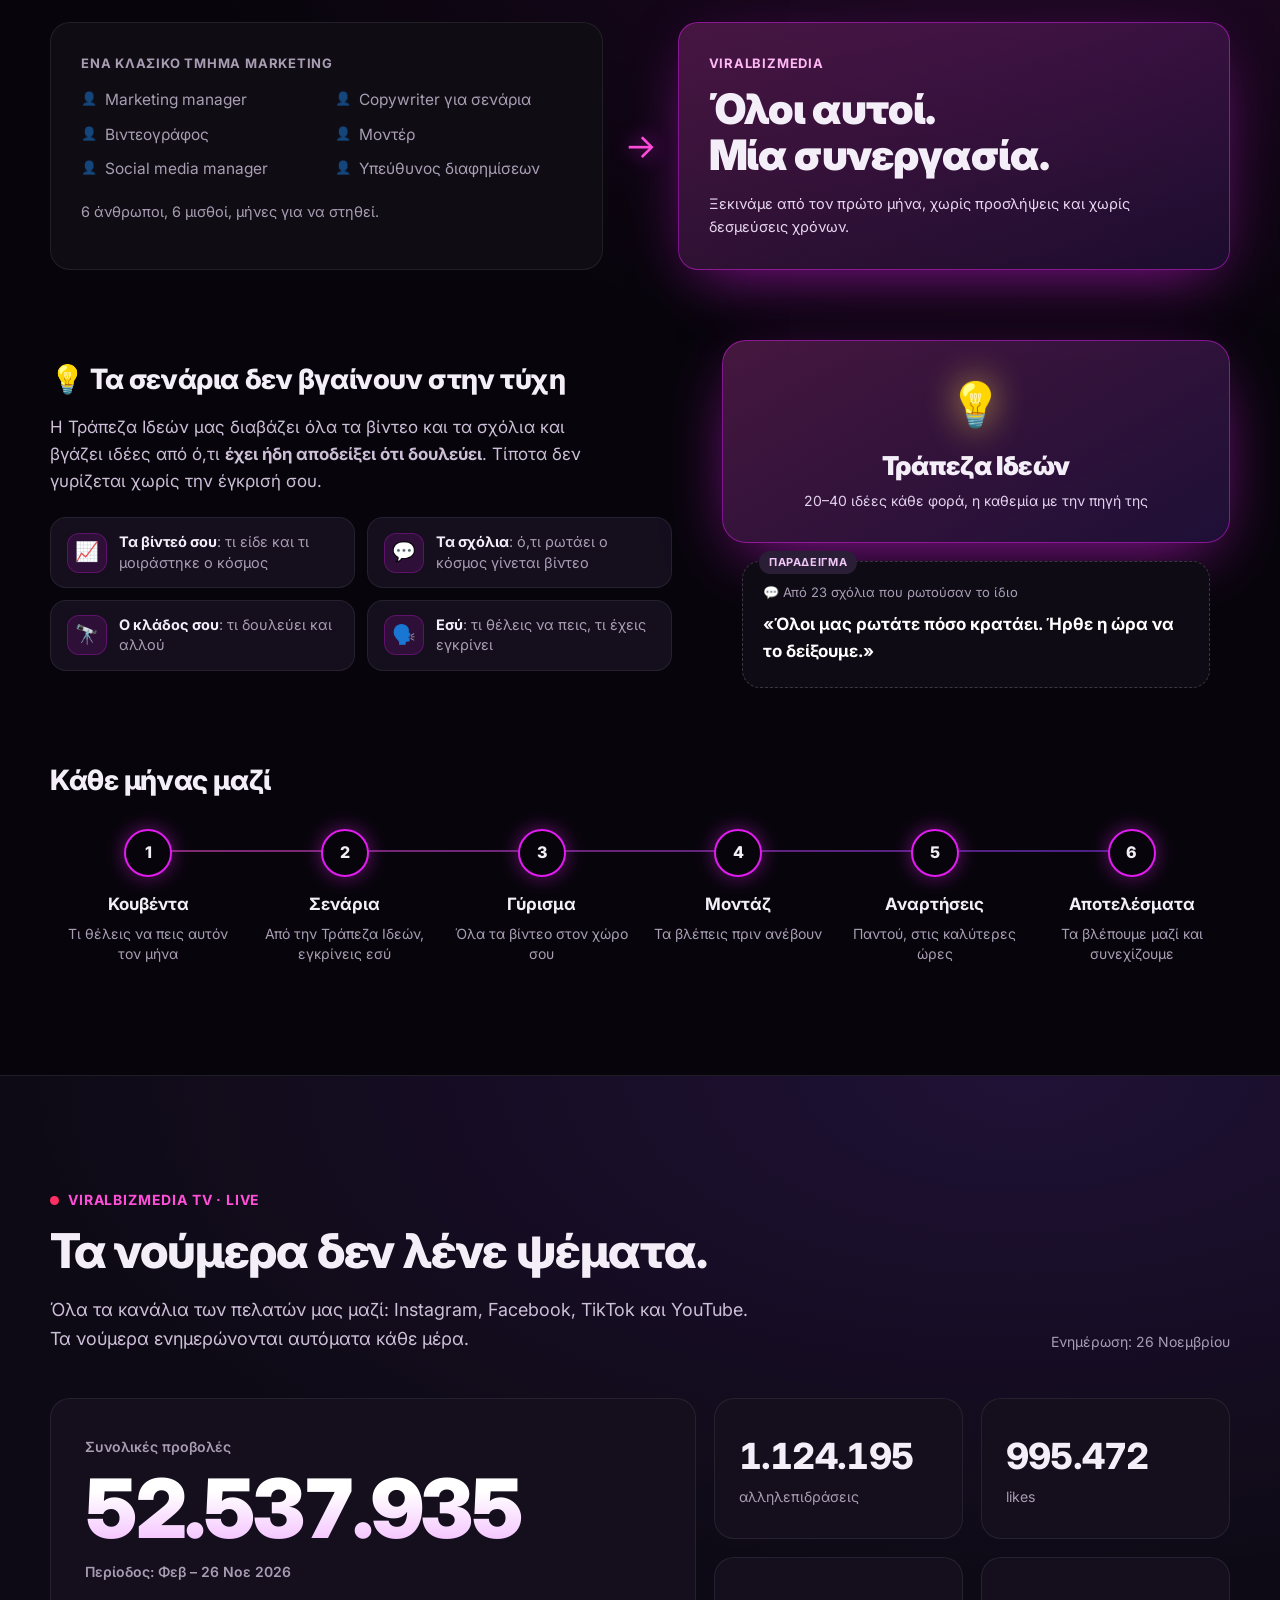
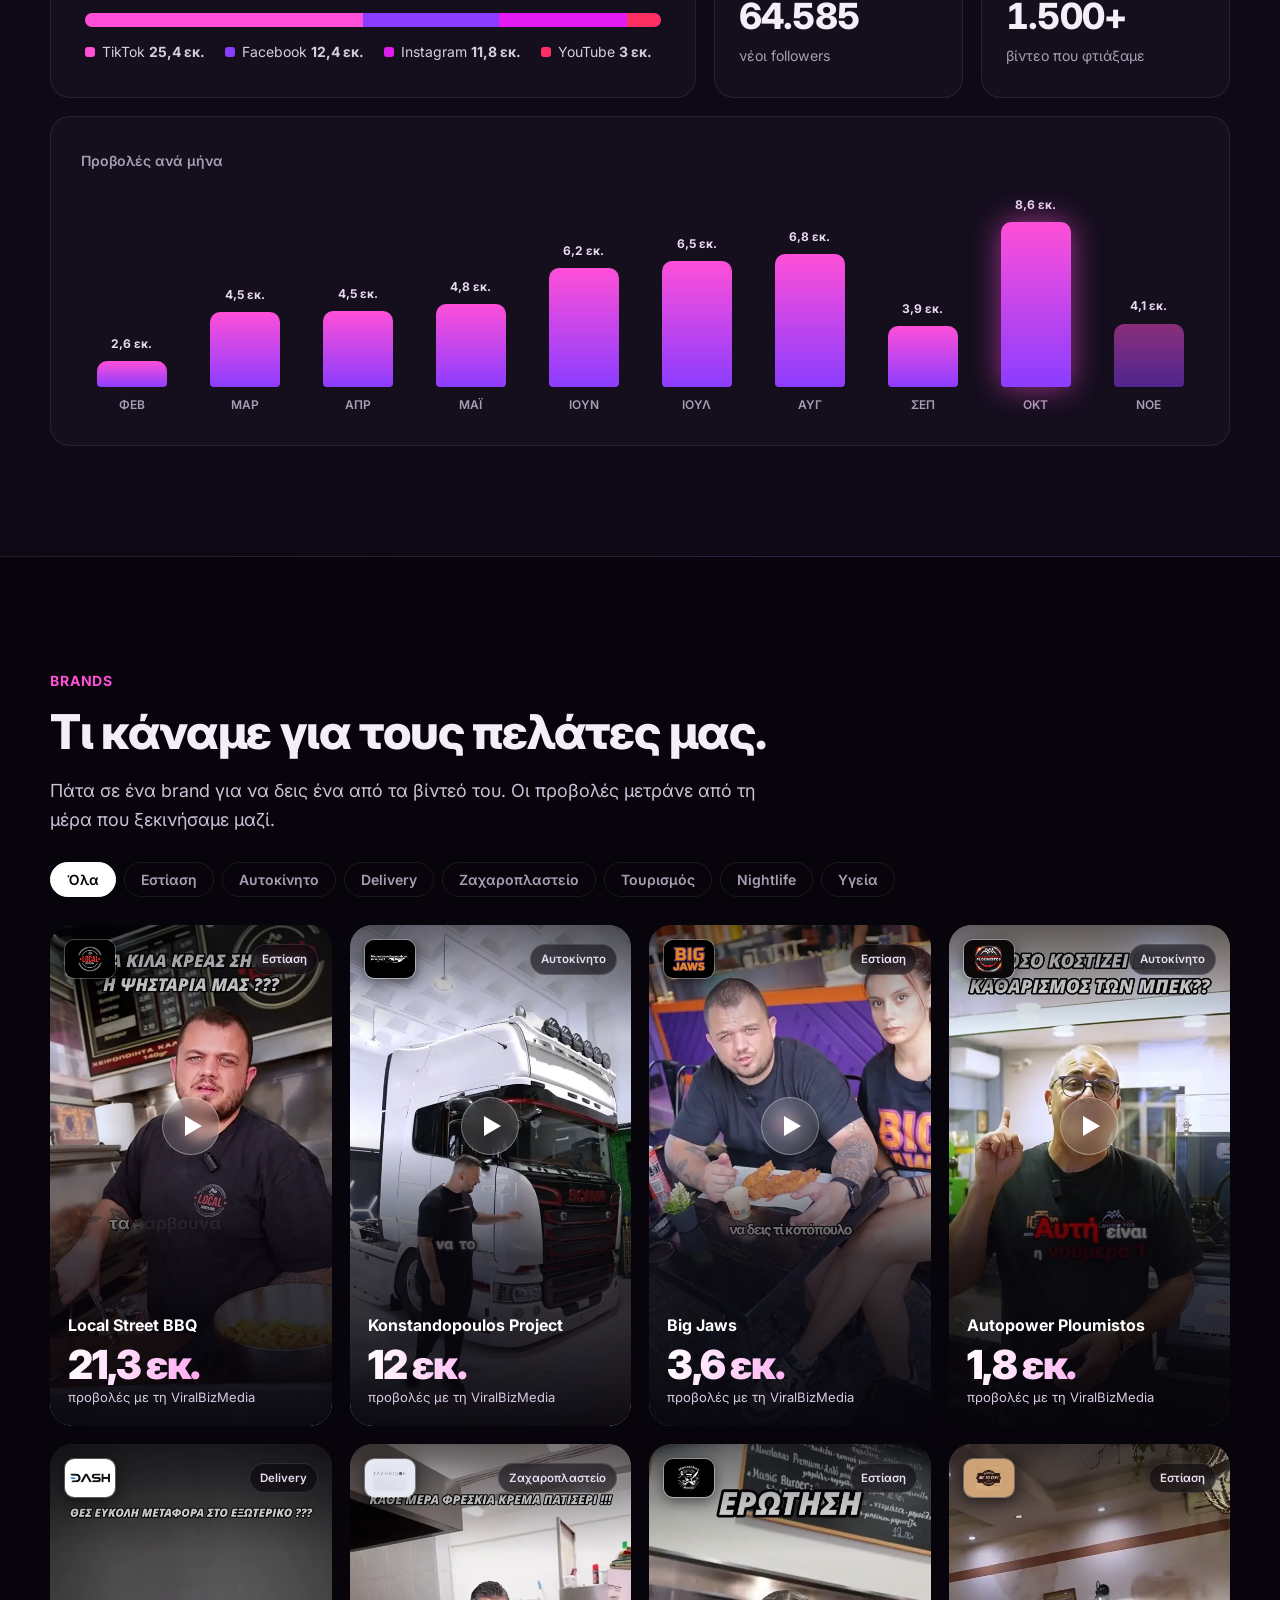
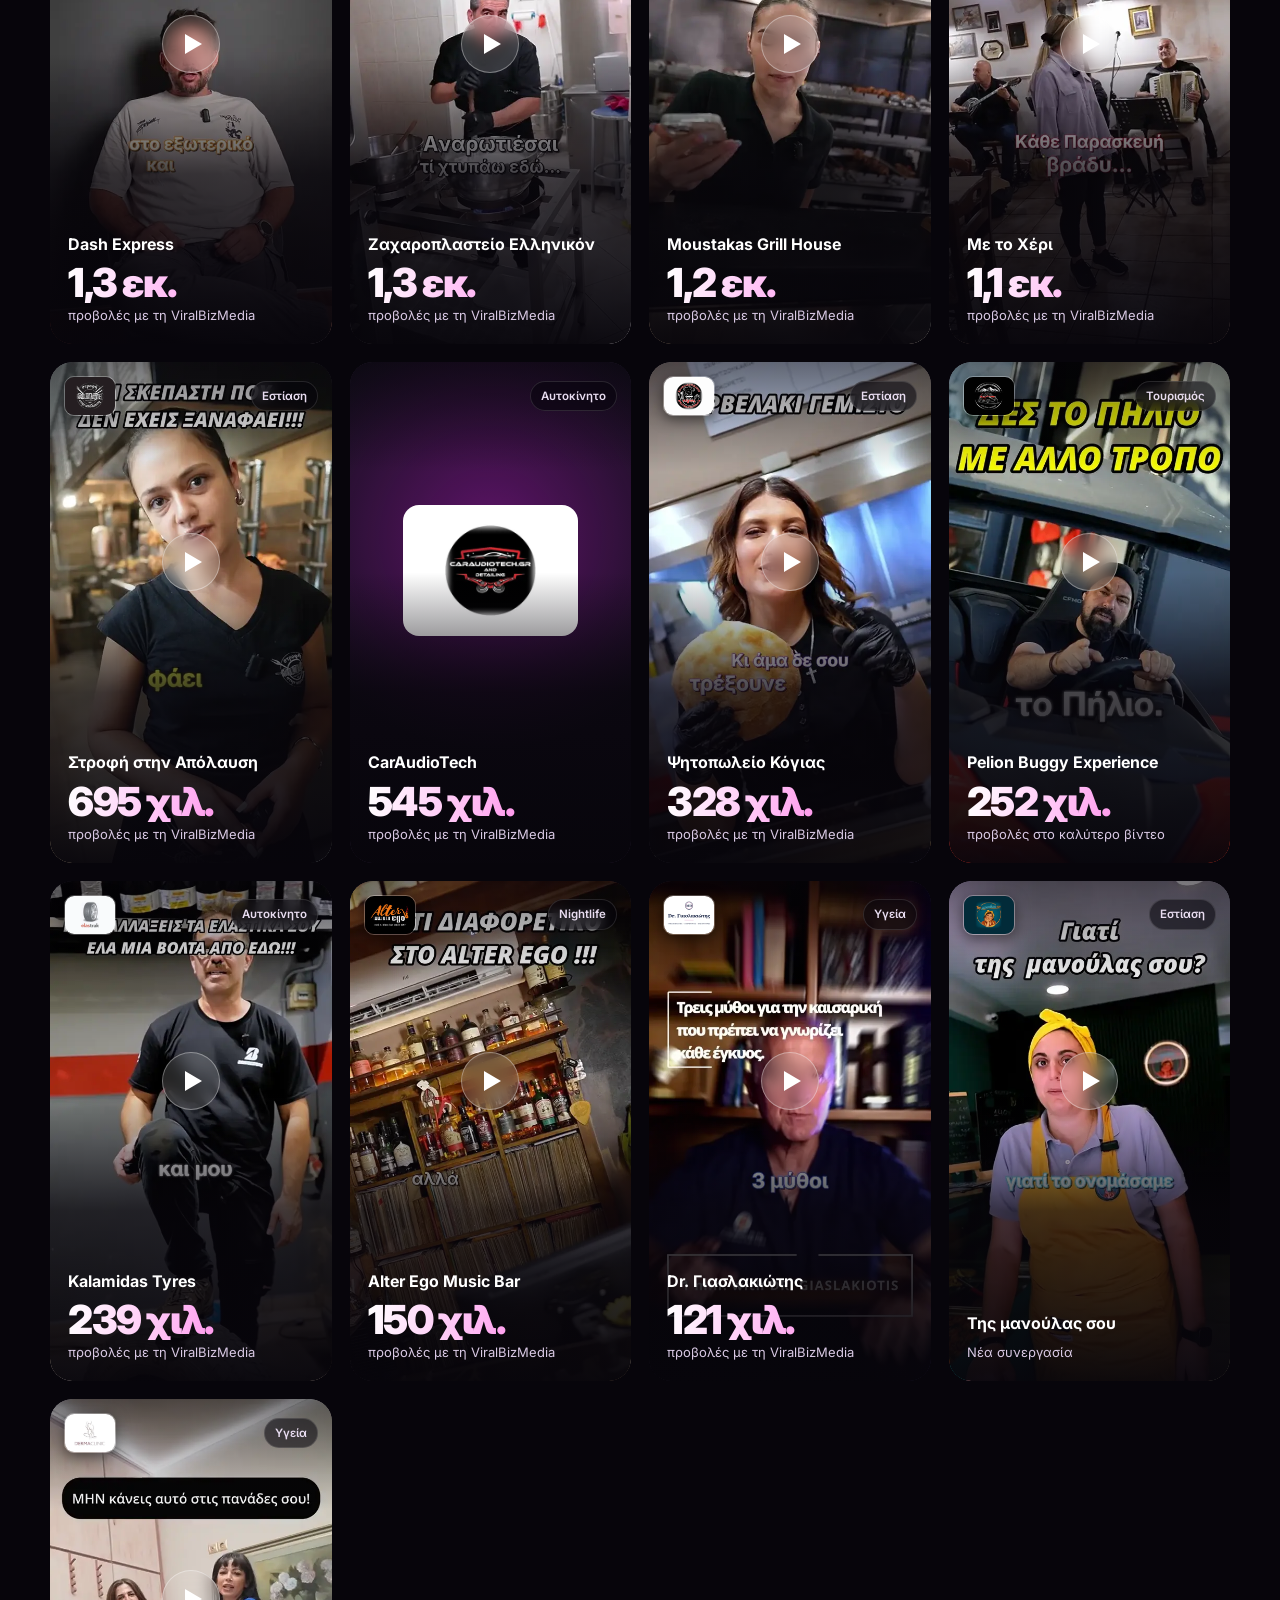
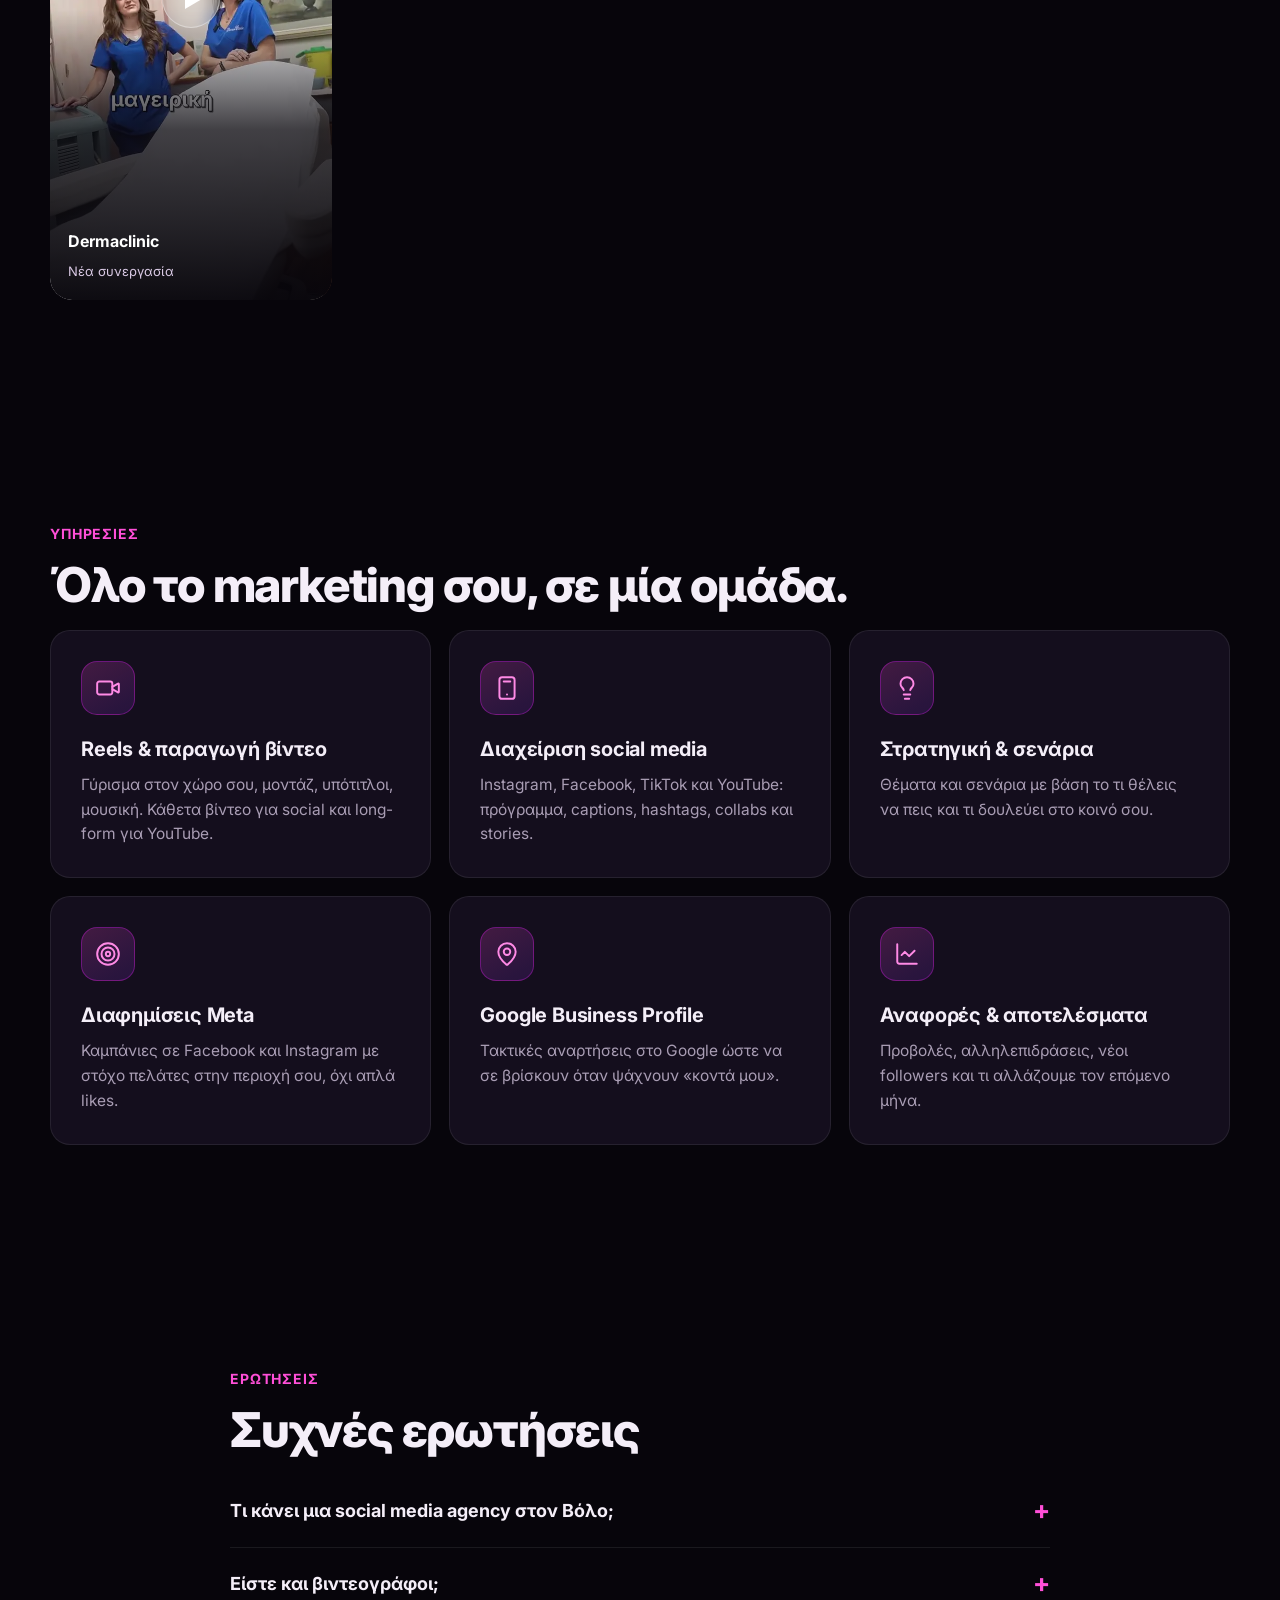
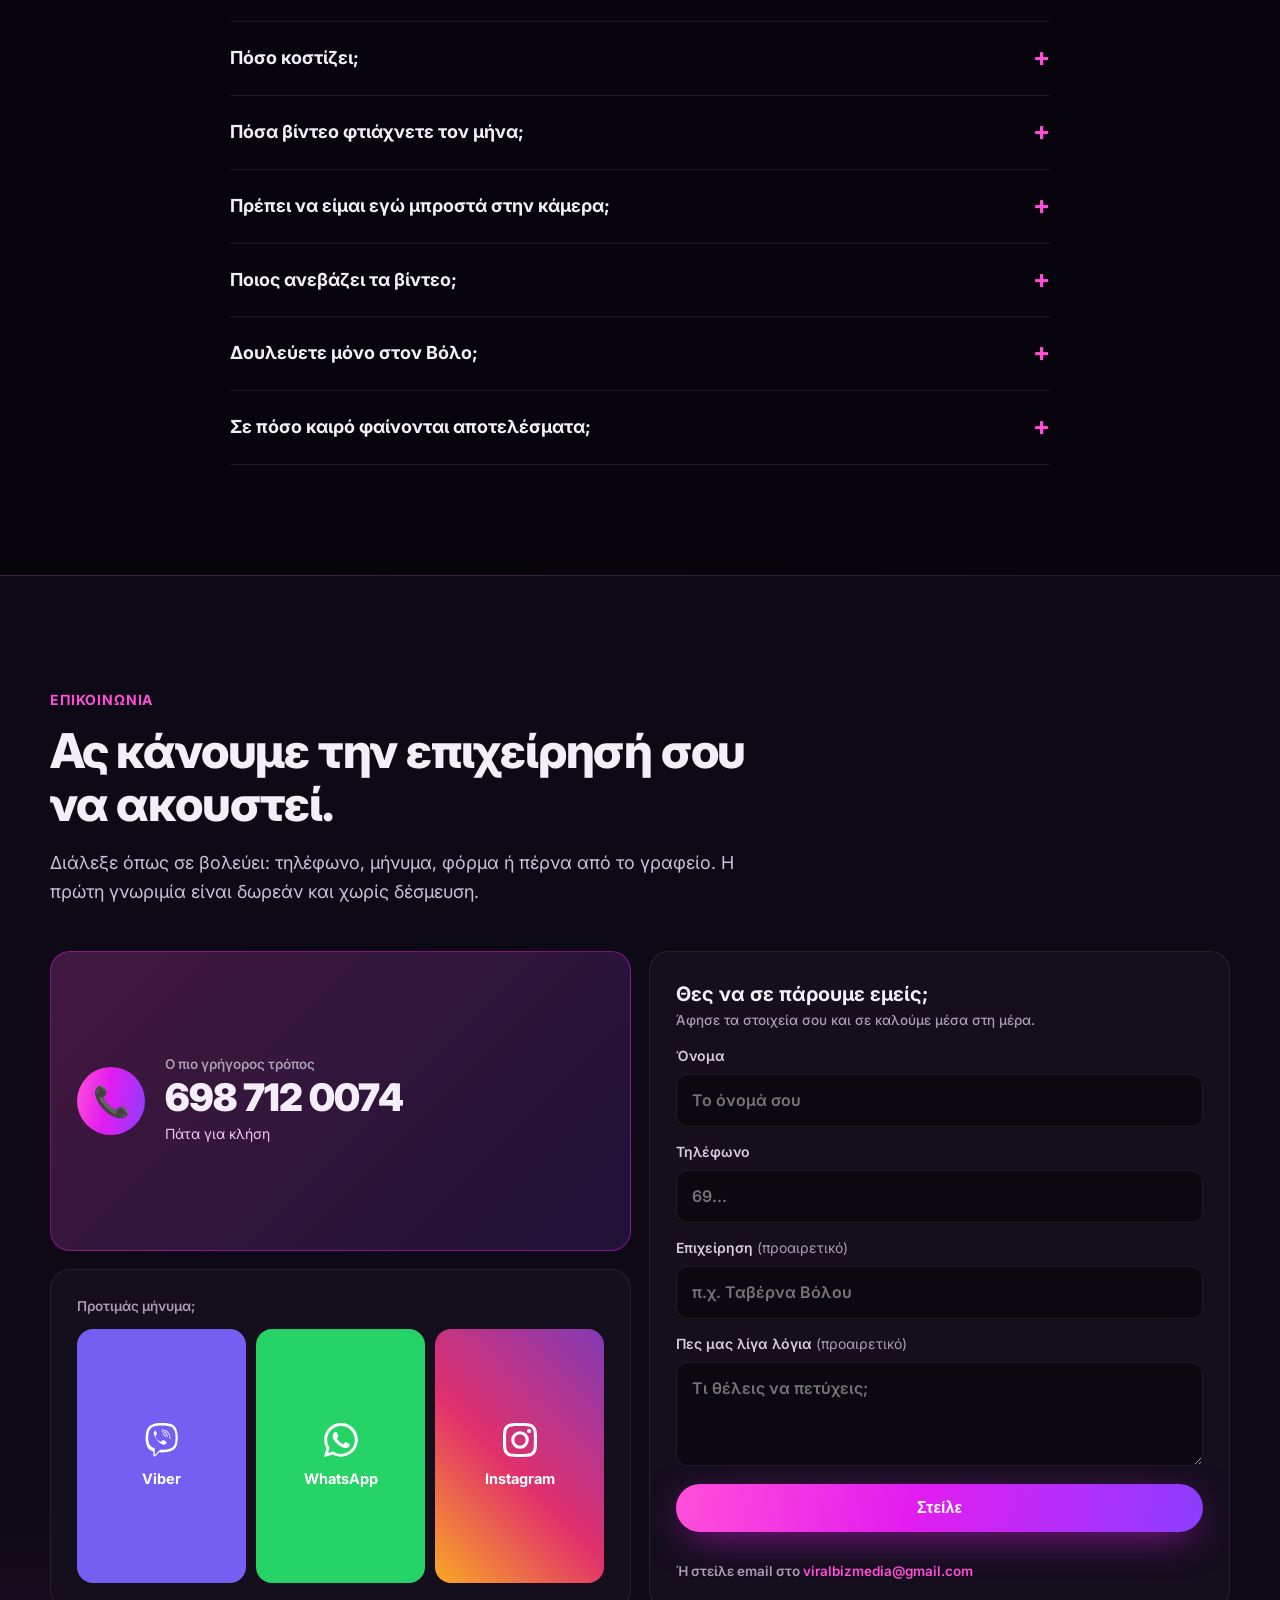
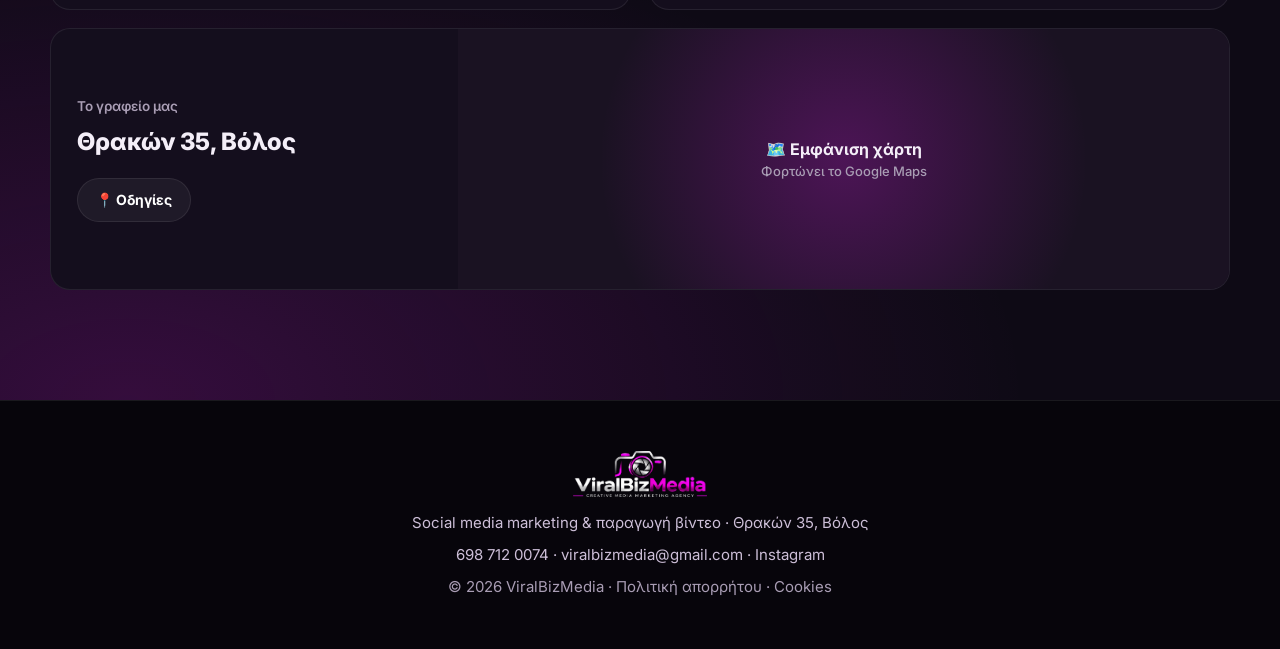
==== commit b0c24f86: "Meta Pixel 1161893722848867 μόνο μετά από αποδοχή cookies + Lead/Contact events Co-Authored-By: Clau" ====
--- a/index.html
+++ b/index.html
@@ -27,7 +27,7 @@
 <link rel="preconnect" href="https://fonts.googleapis.com">
 <link rel="preconnect" href="https://fonts.gstatic.com" crossorigin>
 <link href="https://fonts.googleapis.com/css2?family=Inter:wght@400;500;600;700;800;900&display=swap" rel="stylesheet">
-<script src="js/consent.js?v=1"></script>
+<script src="js/consent.js?v=2"></script>
 <link rel="stylesheet" href="css/site.css?v=11">
 <script type="application/ld+json">
 [
